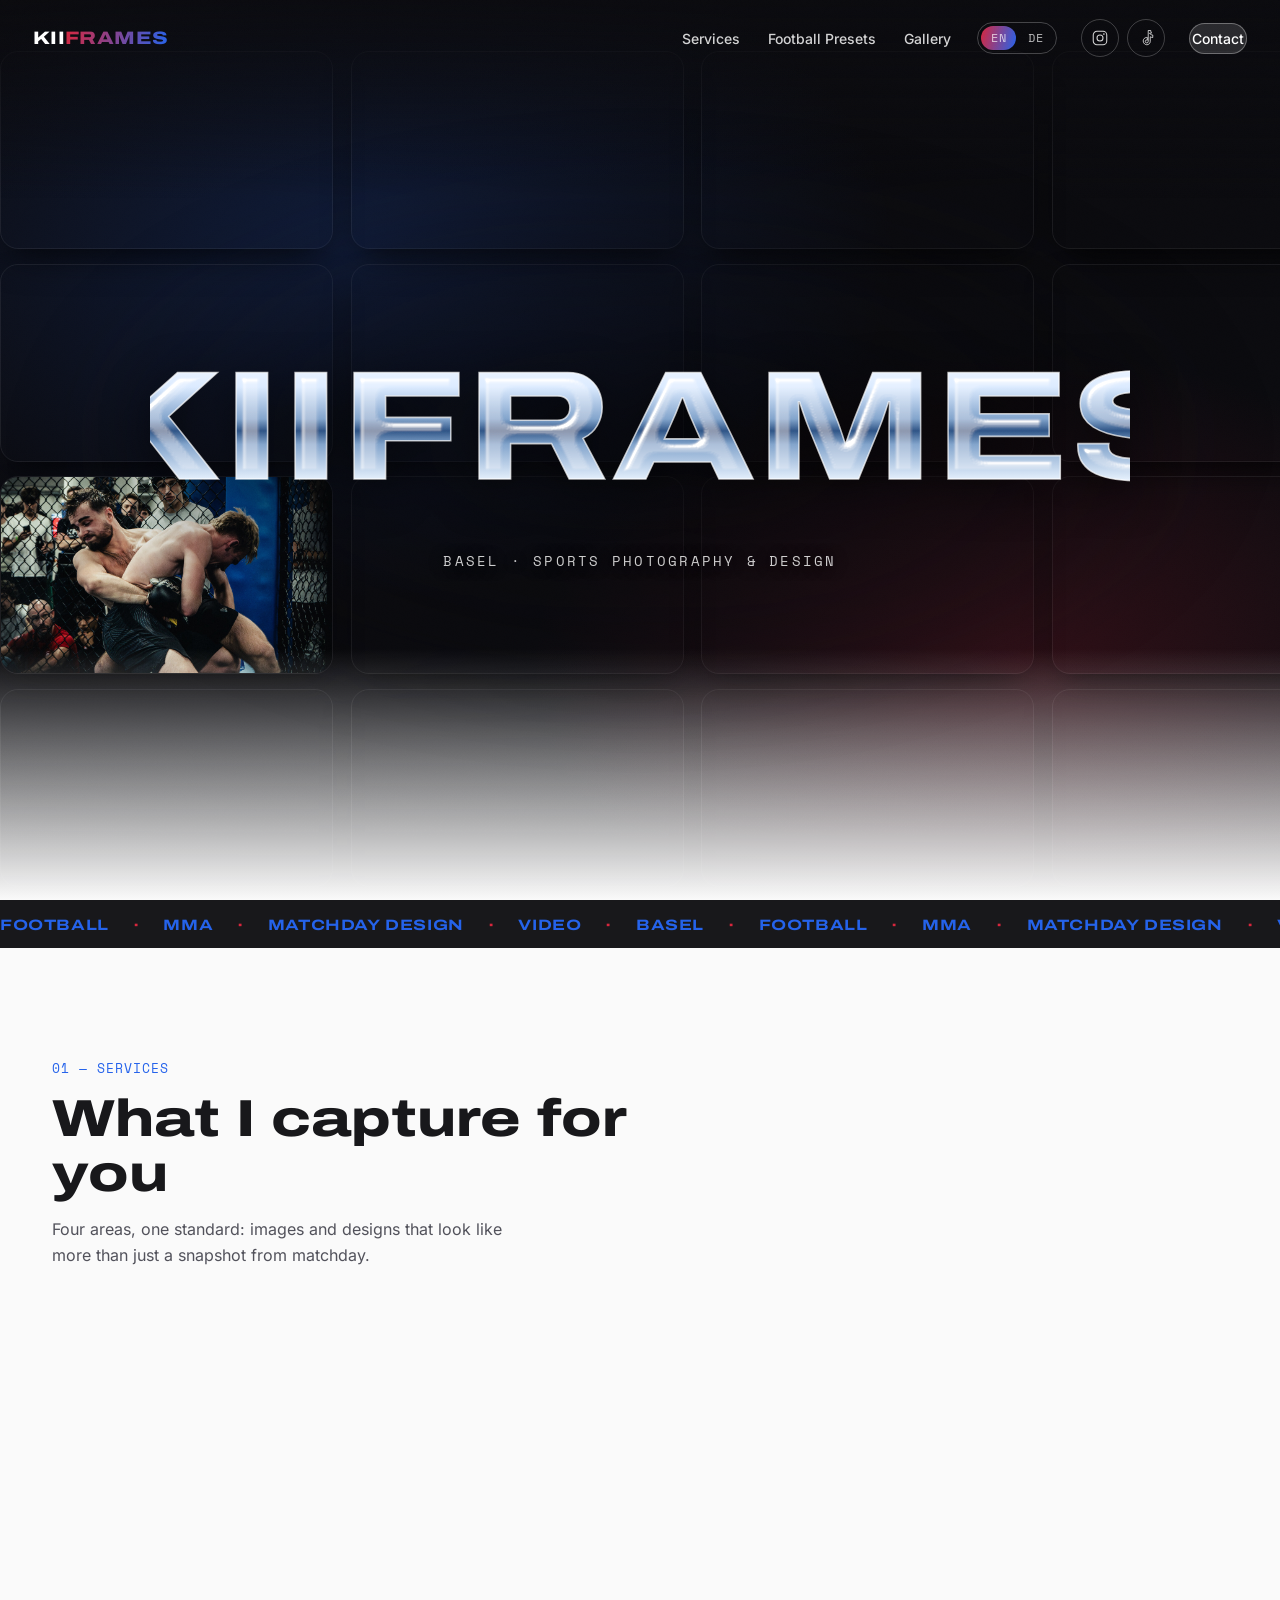
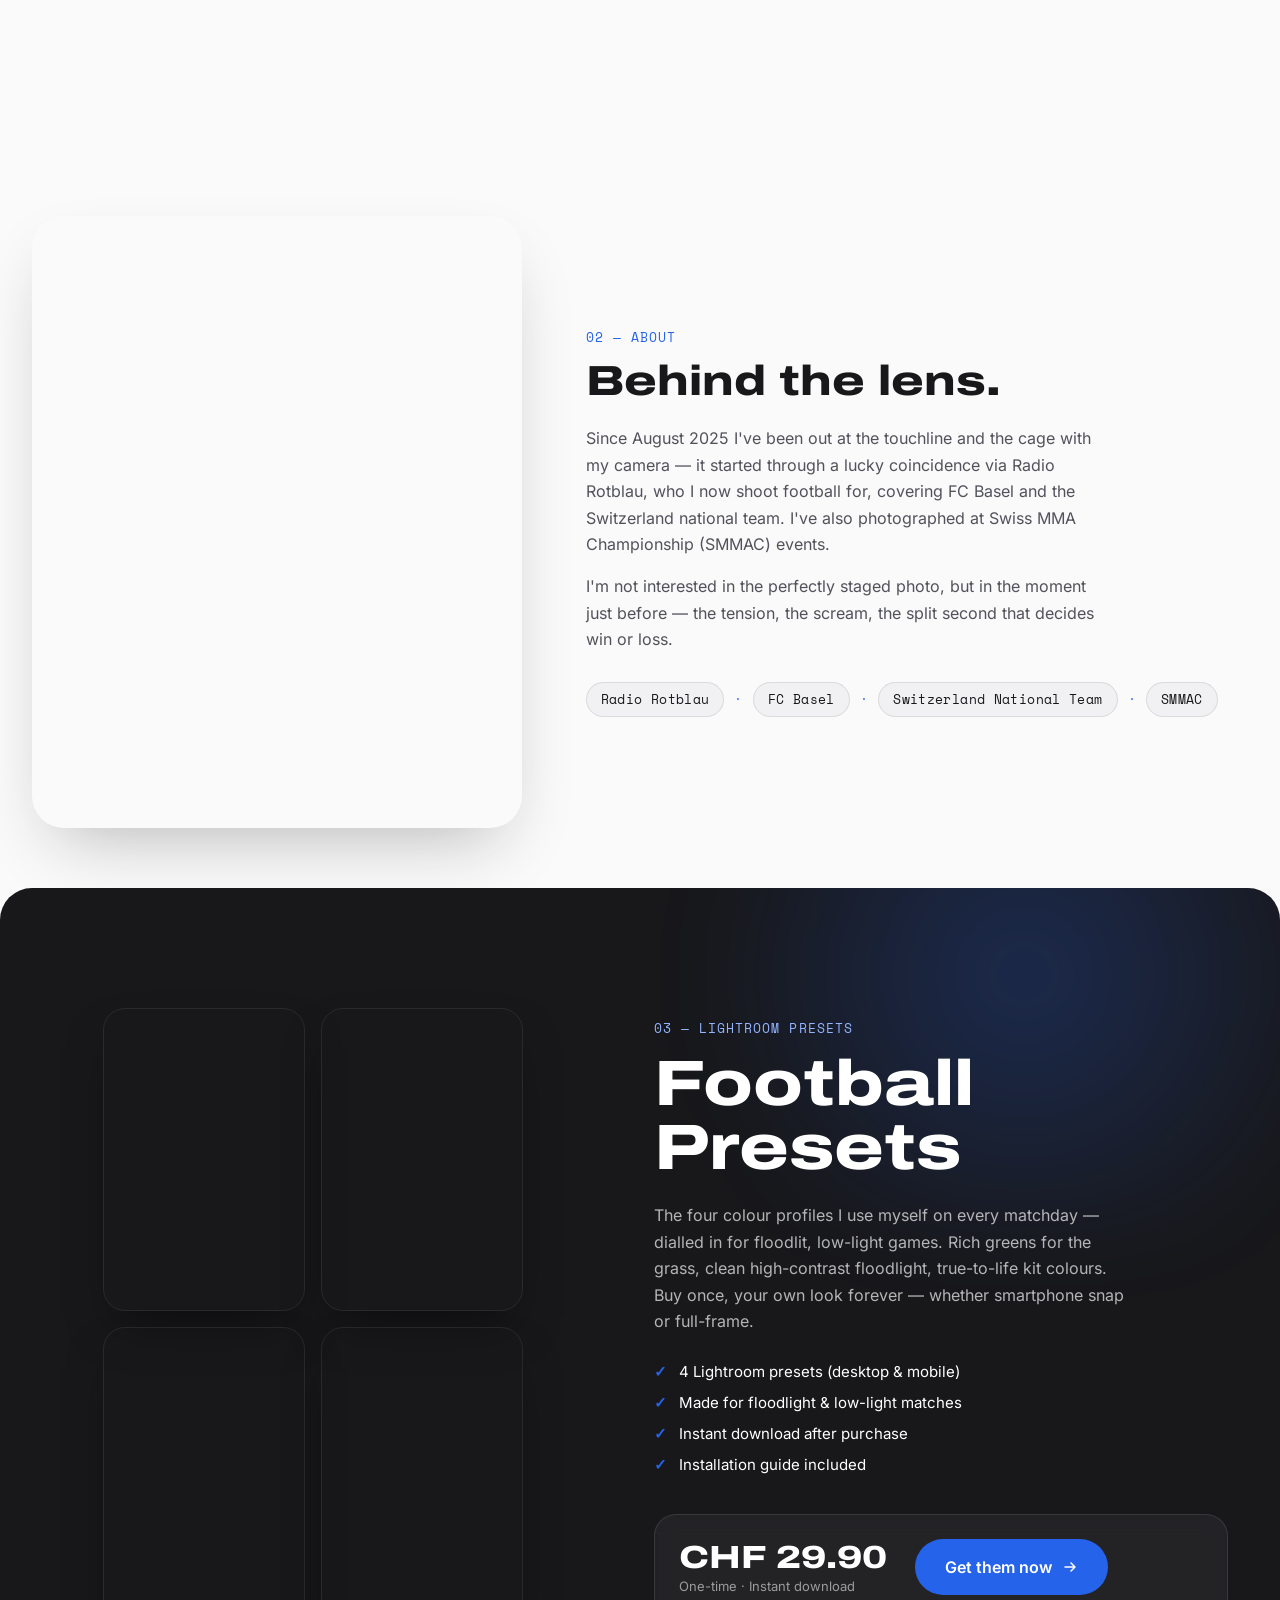
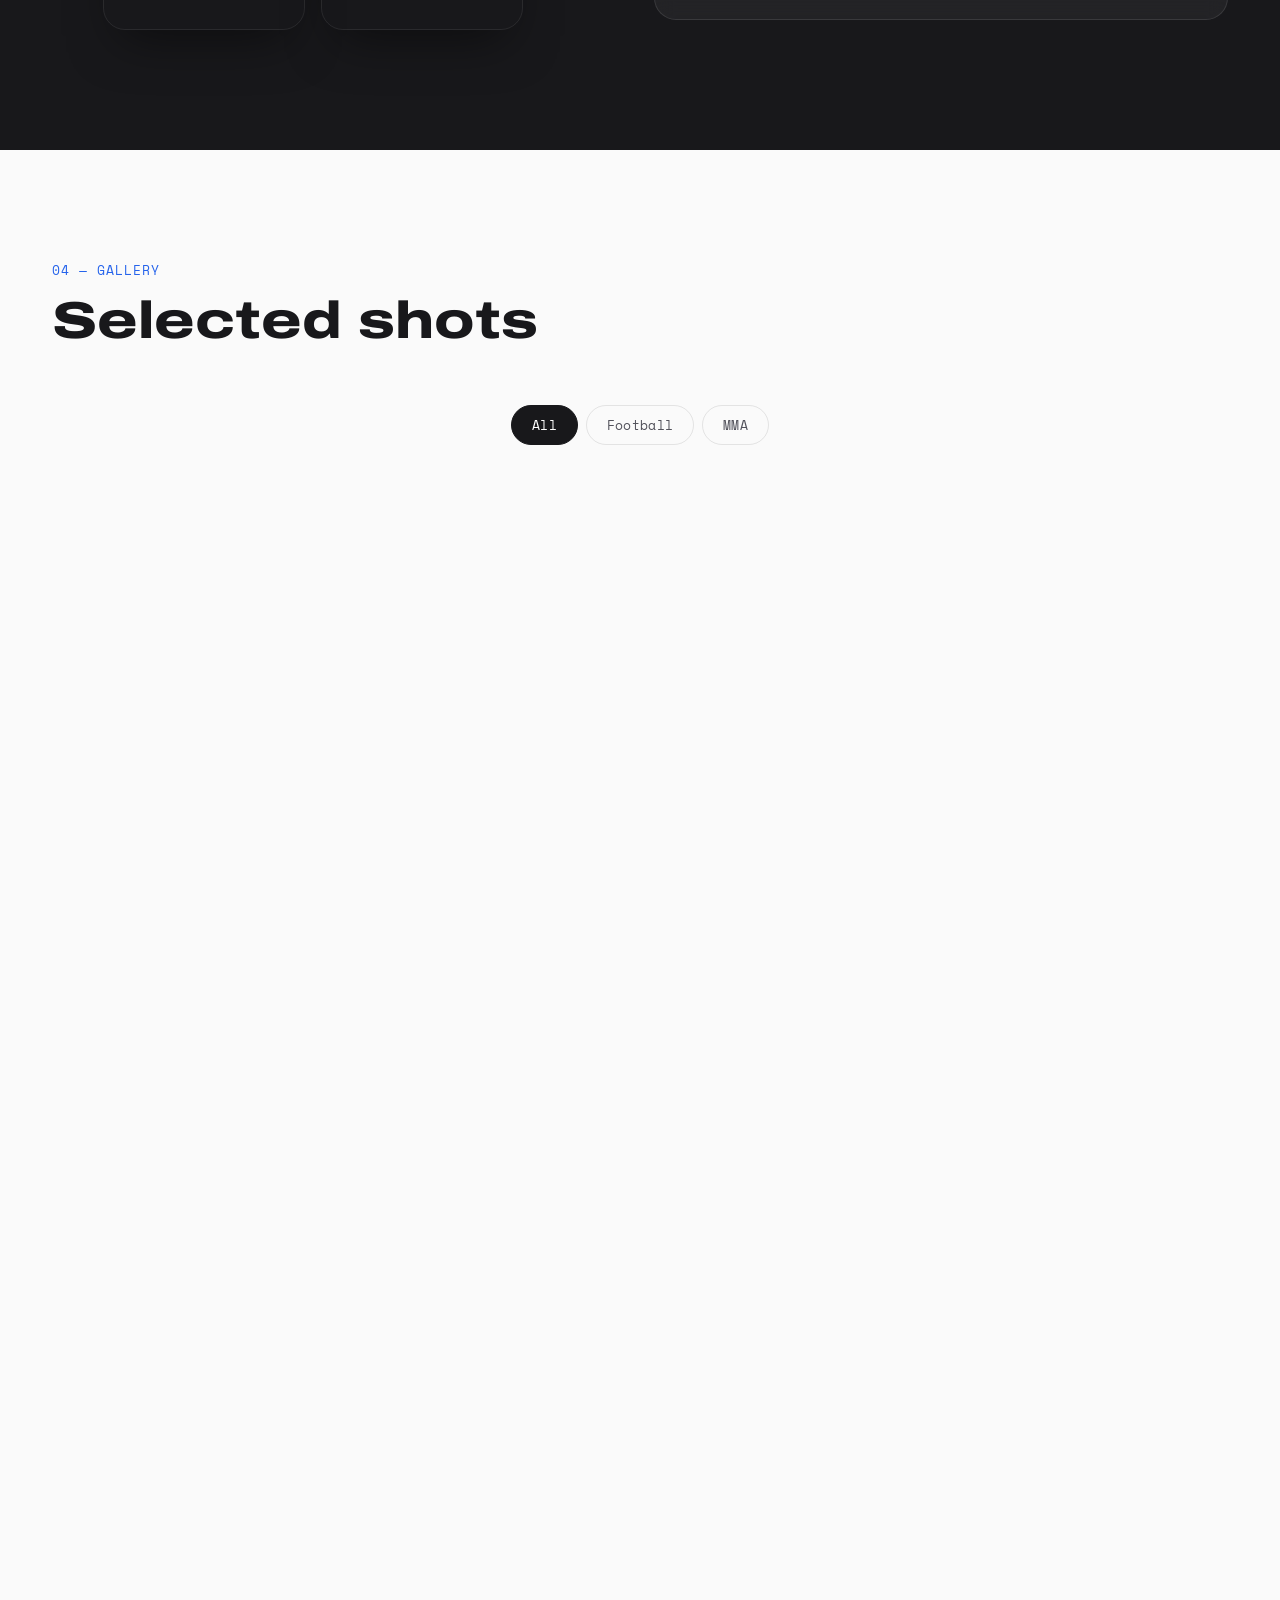
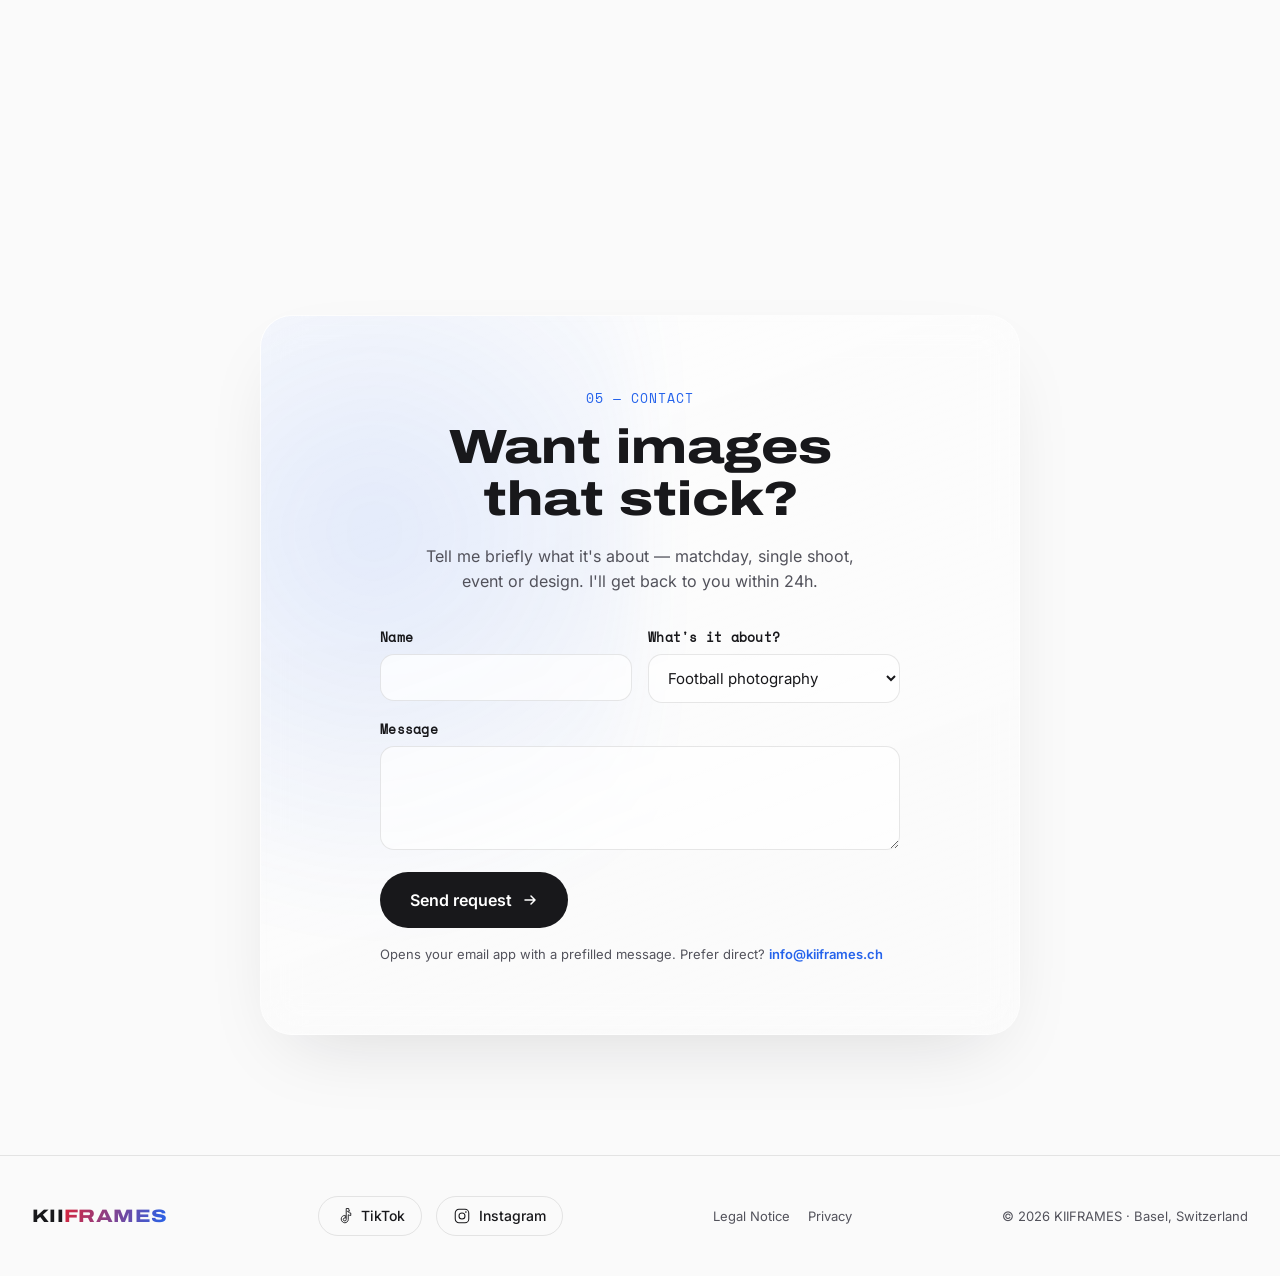
==== index.html @ cb366d50 "feat: glossy 3D glass hero name via SVG filter Replace the flat frosted mask with an inline SVG usin" ====
<!DOCTYPE html>
<html lang="en">
<head>
<meta charset="UTF-8">
<meta name="viewport" content="width=device-width, initial-scale=1.0">
<meta http-equiv="Content-Security-Policy" content="default-src 'self'; base-uri 'self'; object-src 'none'; img-src 'self' data:; style-src 'self'; font-src 'self'; script-src 'self'; connect-src 'self'; form-action 'self'">
<title>KIIFRAMES — Sports Photography & Design from Basel</title>

<!-- ===== SEO ===== -->
<meta name="description" content="Sports photography, matchday design and football presets from Basel. Football, MMA and video — the moment before it becomes history.">
<meta name="author" content="KIIFRAMES">
<meta name="theme-color" content="#14141A">
<link rel="canonical" href="https://kiiframes.ch/">

<!-- ===== Open Graph ===== -->
<meta property="og:type" content="website">
<meta property="og:locale" content="en">
<meta property="og:locale:alternate" content="de_CH">
<meta property="og:site_name" content="KIIFRAMES">
<meta property="og:title" content="KIIFRAMES — Sports Photography & Design from Basel">
<meta property="og:description" content="Sports photography, matchday design and football presets. Football, MMA and video from Basel.">
<meta property="og:url" content="https://kiiframes.ch/">
<meta property="og:image" content="https://kiiframes.ch/images/basel-celly-scream.jpg">
<meta property="og:image:alt" content="FC Basel goal celebration">

<!-- ===== Twitter Card ===== -->
<meta name="twitter:card" content="summary_large_image">
<meta name="twitter:title" content="KIIFRAMES — Sports Photography & Design from Basel">
<meta name="twitter:description" content="Sports photography, matchday design and football presets. Football, MMA and video from Basel.">
<meta name="twitter:image" content="https://kiiframes.ch/images/basel-celly-scream.jpg">

<!-- ===== Favicon ===== -->
<link rel="icon" href="data:image/svg+xml,%3Csvg xmlns='http://www.w3.org/2000/svg' viewBox='0 0 32 32'%3E%3Crect width='32' height='32' rx='7' fill='%2314141A'/%3E%3Ctext x='16' y='22' font-family='Arial,sans-serif' font-size='17' font-weight='800' fill='%23D7263D' text-anchor='middle'%3EK%3C/text%3E%3C/svg%3E">

<!-- ===== Fonts ===== -->
<link rel="stylesheet" href="fonts.css?v=1">

<link rel="preload" as="image" href="images/basel-celly-scream.jpg" fetchpriority="high">
<link rel="stylesheet" href="styles.css?v=11">

<!-- ===== Structured Data ===== -->
<script type="application/ld+json">
{
  "@context": "https://schema.org",
  "@type": "ProfessionalService",
  "name": "KIIFRAMES",
  "description": "Sports photography, matchday design and football presets from Basel.",
  "image": "https://kiiframes.ch/images/basel-celly-scream.jpg",
  "url": "https://kiiframes.ch/",
  "email": "info@kiiframes.ch",
  "areaServed": "Basel, Switzerland",
  "address": { "@type": "PostalAddress", "addressLocality": "Basel", "addressCountry": "CH" },
  "sameAs": [
    "https://www.instagram.com/kiiframes",
    "https://www.tiktok.com/@kiiiframess"
  ]
}
</script>
</head>
<body>

<a href="#leistungen" class="skip-link" data-i18n="skip">Skip to content</a>

<div class="grain-overlay" aria-hidden="true"></div>
<div class="cursor-glow" id="cursorGlow" aria-hidden="true"></div>

<!-- ===== NAVBAR ===== -->
<header class="navbar" id="navbar">
  <div class="navbar-inner">
    <a href="#top" class="logo" aria-label="KIIFRAMES home">KII<span class="logo-accent">FRAMES</span></a>
    <nav class="nav-links" aria-label="Main navigation">
      <a href="#leistungen" data-i18n="nav_services">Services</a>
      <a href="#presets" data-i18n="nav_presets">Football Presets</a>
      <a href="#galerie" data-i18n="nav_gallery">Gallery</a>
      <div class="lang-switch" role="group" aria-label="Language / Sprache">
        <button type="button" class="lang-opt" data-lang="en" aria-pressed="true">EN</button>
        <button type="button" class="lang-opt" data-lang="de" aria-pressed="false">DE</button>
      </div>
      <span class="nav-socials">
        <a href="https://www.instagram.com/kiiframes" target="_blank" rel="noopener" class="nav-social" aria-label="Instagram">
          <svg width="18" height="18" viewBox="0 0 24 24" fill="none" aria-hidden="true"><rect x="3" y="3" width="18" height="18" rx="5" stroke="currentColor" stroke-width="1.4"/><circle cx="12" cy="12" r="4" stroke="currentColor" stroke-width="1.4"/><circle cx="17.2" cy="6.8" r="1.1" fill="currentColor"/></svg>
        </a>
        <a href="https://www.tiktok.com/@kiiiframess" target="_blank" rel="noopener" class="nav-social" aria-label="TikTok">
          <svg width="18" height="18" viewBox="0 0 24 24" fill="none" aria-hidden="true"><path d="M16.6 5.82s.51 .5 1.08 .94c1.07 .82 2.4 1.24 3.32 1.24v3.4c-1.13 0-2.32-.4-3.32-1.07v6.18c0 2.62-2.13 4.49-4.6 4.49-1.06 0-2.04-.36-2.83-.97-1.21-.93-1.99-2.4-1.99-4.02 0-2.62 2.13-4.74 4.75-4.74 .26 0 .52.02.76.07v3.5a1.7 1.7 0 0 0-.76-.18 1.95 1.95 0 1 0 1.95 1.95V2h3.32c0 .51.1 1.27.32 1.94.18.55.45 1.06.83 1.5z" stroke="currentColor" stroke-width="1.2" stroke-linejoin="round"/></svg>
        </a>
      </span>
      <a href="#kontakt" class="nav-cta" data-i18n="nav_contact">Contact</a>
    </nav>
    <button class="nav-burger" id="navBurger" aria-label="Open menu" aria-expanded="false" aria-controls="mobileMenu">
      <span></span><span></span><span></span>
    </button>
  </div>
</header>

<!-- ===== MOBILE MENU ===== -->
<nav class="mobile-menu" id="mobileMenu" aria-label="Mobile navigation">
  <a href="#leistungen" data-i18n="nav_services">Services</a>
  <a href="#presets" data-i18n="nav_presets">Football Presets</a>
  <a href="#galerie" data-i18n="nav_gallery">Gallery</a>
  <a href="#kontakt" data-i18n="nav_contact">Contact</a>
  <div class="lang-switch" role="group" aria-label="Language / Sprache">
    <button type="button" class="lang-opt" data-lang="en" aria-pressed="true">EN</button>
    <button type="button" class="lang-opt" data-lang="de" aria-pressed="false">DE</button>
  </div>
  <div class="mobile-socials">
    <a href="https://www.instagram.com/kiiframes" target="_blank" rel="noopener" class="nav-social" aria-label="Instagram">
      <svg width="22" height="22" viewBox="0 0 24 24" fill="none" aria-hidden="true"><rect x="3" y="3" width="18" height="18" rx="5" stroke="currentColor" stroke-width="1.4"/><circle cx="12" cy="12" r="4" stroke="currentColor" stroke-width="1.4"/><circle cx="17.2" cy="6.8" r="1.1" fill="currentColor"/></svg>
    </a>
    <a href="https://www.tiktok.com/@kiiiframess" target="_blank" rel="noopener" class="nav-social" aria-label="TikTok">
      <svg width="22" height="22" viewBox="0 0 24 24" fill="none" aria-hidden="true"><path d="M16.6 5.82s.51 .5 1.08 .94c1.07 .82 2.4 1.24 3.32 1.24v3.4c-1.13 0-2.32-.4-3.32-1.07v6.18c0 2.62-2.13 4.49-4.6 4.49-1.06 0-2.04-.36-2.83-.97-1.21-.93-1.99-2.4-1.99-4.02 0-2.62 2.13-4.74 4.75-4.74 .26 0 .52.02.76.07v3.5a1.7 1.7 0 0 0-.76-.18 1.95 1.95 0 1 0 1.95 1.95V2h3.32c0 .51.1 1.27.32 1.94.18.55.45 1.06.83 1.5z" stroke="currentColor" stroke-width="1.2" stroke-linejoin="round"/></svg>
    </a>
  </div>
</nav>

<!-- ===== HERO ===== -->
<section class="hero" id="top">
  <div class="hero-marquee" aria-hidden="true">
    <div class="marquee-row marquee-left">
      <img src="images/basel-celly-scream.jpg" alt="" decoding="async"><img src="images/mma-cage-scream.jpg" alt="" decoding="async"><img src="images/goal-strike.jpg" alt="" decoding="async"><img src="images/mma-faceoff-red-blue.jpg" alt="" decoding="async"><img src="images/nati-shirt-celebration.jpg" alt="" decoding="async"><img src="images/mma-hand-raised-winner.jpg" alt="" decoding="async"><img src="images/duel-thun.jpg" alt="" decoding="async"><img src="images/basel-celly-scream.jpg" alt="" decoding="async"><img src="images/mma-cage-scream.jpg" alt="" decoding="async"><img src="images/goal-strike.jpg" alt="" decoding="async"><img src="images/mma-faceoff-red-blue.jpg" alt="" decoding="async"><img src="images/nati-shirt-celebration.jpg" alt="" decoding="async"><img src="images/mma-hand-raised-winner.jpg" alt="" decoding="async"><img src="images/duel-thun.jpg" alt="" decoding="async">
    </div>
    <div class="marquee-row marquee-right">
      <img src="images/mma-clinch.jpg" alt="" decoding="async"><img src="images/duel-young-boys-basel.jpg" alt="" decoding="async"><img src="images/mma-scream-red.jpg" alt="" decoding="async"><img src="images/goal-celebration-crowd.jpg" alt="" decoding="async"><img src="images/mma-bw-kick-flare.jpg" alt="" decoding="async"><img src="images/team-huddle.jpg" alt="" decoding="async"><img src="images/mma-faceoff-stare.jpg" alt="" decoding="async"><img src="images/mma-clinch.jpg" alt="" decoding="async"><img src="images/duel-young-boys-basel.jpg" alt="" decoding="async"><img src="images/mma-scream-red.jpg" alt="" decoding="async"><img src="images/goal-celebration-crowd.jpg" alt="" decoding="async"><img src="images/mma-bw-kick-flare.jpg" alt="" decoding="async"><img src="images/team-huddle.jpg" alt="" decoding="async"><img src="images/mma-faceoff-stare.jpg" alt="" decoding="async">
    </div>
    <div class="marquee-row marquee-left">
      <img src="images/mma-rear-naked-choke.jpg" alt="" decoding="async"><img src="images/player-grass-closeup.jpg" alt="" decoding="async"><img src="images/koindredi-walkout.jpg" alt="" decoding="async"><img src="images/mma-crouch-red-flare.jpg" alt="" decoding="async"><img src="images/nati-team-photo.jpg" alt="" decoding="async"><img src="images/mma-cage-walkout-flare.jpg" alt="" decoding="async"><img src="images/goal-strike.jpg" alt="" decoding="async"><img src="images/mma-rear-naked-choke.jpg" alt="" decoding="async"><img src="images/player-grass-closeup.jpg" alt="" decoding="async"><img src="images/koindredi-walkout.jpg" alt="" decoding="async"><img src="images/mma-crouch-red-flare.jpg" alt="" decoding="async"><img src="images/nati-team-photo.jpg" alt="" decoding="async"><img src="images/mma-cage-walkout-flare.jpg" alt="" decoding="async"><img src="images/goal-strike.jpg" alt="" decoding="async">
    </div>
    <div class="marquee-row marquee-right">
      <img src="images/fcz-profile.jpg" alt="" decoding="async"><img src="images/mma-bw-fighter-portrait.jpg" alt="" decoding="async"><img src="images/matchday-poster-design.jpg" alt="" decoding="async"><img src="images/mma-scream-red.jpg" alt="" decoding="async"><img src="images/nati-shirt-celebration.jpg" alt="" decoding="async"><img src="images/mma-clinch.jpg" alt="" decoding="async"><img src="images/basel-celly-scream.jpg" alt="" decoding="async"><img src="images/fcz-profile.jpg" alt="" decoding="async"><img src="images/mma-bw-fighter-portrait.jpg" alt="" decoding="async"><img src="images/matchday-poster-design.jpg" alt="" decoding="async"><img src="images/mma-scream-red.jpg" alt="" decoding="async"><img src="images/nati-shirt-celebration.jpg" alt="" decoding="async"><img src="images/mma-clinch.jpg" alt="" decoding="async"><img src="images/basel-celly-scream.jpg" alt="" decoding="async">
    </div>
  </div>
  <div class="hero-topfade" aria-hidden="true"></div>
  <div class="hero-nameplate">
    <svg class="hero-glass-name" viewBox="0 0 1000 210" role="img" aria-label="KIIFRAMES" preserveAspectRatio="xMidYMid meet">
      <defs>
        <linearGradient id="kgBody" x1="0" y1="0" x2="0" y2="1">
          <stop offset="0" stop-color="#ffffff"/>
          <stop offset="0.26" stop-color="#dcebff"/>
          <stop offset="0.45" stop-color="#82a4cc"/>
          <stop offset="0.52" stop-color="#2f5586"/>
          <stop offset="0.6" stop-color="#82a4cc"/>
          <stop offset="0.82" stop-color="#eaf4ff"/>
          <stop offset="1" stop-color="#ffffff"/>
        </linearGradient>
        <filter id="kgGlass" x="-16%" y="-60%" width="132%" height="220%">
          <feGaussianBlur in="SourceAlpha" stdDeviation="4.5" result="b"/>
          <feSpecularLighting in="b" surfaceScale="9" specularConstant="1.75" specularExponent="35" lighting-color="#ffffff" result="s">
            <feDistantLight azimuth="235" elevation="52"/>
          </feSpecularLighting>
          <feComposite in="s" in2="SourceAlpha" operator="in" result="sc"/>
          <feMerge>
            <feMergeNode in="SourceGraphic"/>
            <feMergeNode in="sc"/>
          </feMerge>
        </filter>
      </defs>
      <text x="500" y="153" text-anchor="middle" font-family="'Archivo Expanded','Archivo',system-ui,sans-serif" font-weight="800" font-size="158" letter-spacing="1"
            fill="url(#kgBody)" stroke="#ffffff" stroke-width="1.6" stroke-opacity="0.7" filter="url(#kgGlass)">KIIFRAMES</text>
    </svg>
    <span class="hero-nameplate-sub" data-i18n="hero_eyebrow">Basel · Sports Photography &amp; Design</span>
  </div>
</section>

<!-- ===== MARQUEE ===== -->
<div class="marquee" aria-hidden="true">
  <div class="marquee-track">
    <span class="marquee-set"><span data-i18n="m_football">FOOTBALL</span><span>·</span><span>MMA</span><span>·</span><span>MATCHDAY DESIGN</span><span>·</span><span>VIDEO</span><span>·</span><span>BASEL</span><span>·</span></span>
    <span class="marquee-set"><span data-i18n="m_football">FOOTBALL</span><span>·</span><span>MMA</span><span>·</span><span>MATCHDAY DESIGN</span><span>·</span><span>VIDEO</span><span>·</span><span>BASEL</span><span>·</span></span>
    <span class="marquee-set"><span data-i18n="m_football">FOOTBALL</span><span>·</span><span>MMA</span><span>·</span><span>MATCHDAY DESIGN</span><span>·</span><span>VIDEO</span><span>·</span><span>BASEL</span><span>·</span></span>
    <span class="marquee-set"><span data-i18n="m_football">FOOTBALL</span><span>·</span><span>MMA</span><span>·</span><span>MATCHDAY DESIGN</span><span>·</span><span>VIDEO</span><span>·</span><span>BASEL</span><span>·</span></span>
  </div>
</div>

<!-- ===== SERVICES ===== -->
<section class="services" id="leistungen" aria-labelledby="services-title">
  <div class="section-head">
    <p class="section-eyebrow" data-i18n="svc_eyebrow">01 — Services</p>
    <h2 class="section-title" id="services-title" data-i18n="svc_title">What I capture for you</h2>
    <p class="section-desc" data-i18n="svc_desc">Four areas, one standard: images and designs that look like more than just a snapshot from matchday.</p>
  </div>
  <div class="services-grid">
    <button class="service-card" data-modal="modal-fussball" aria-haspopup="dialog">
      <div class="service-card-media"><img src="images/goal-strike.jpg" alt="Football photography" loading="lazy" decoding="async"></div>
      <div class="service-card-glass" aria-hidden="true"></div>
      <div class="service-card-body"><span class="service-card-tag">01</span><h3 data-i18n="card1_h3">Football<br>Photography</h3><p class="service-card-price" data-i18n="card1_price">from CHF 25.– / player</p></div>
      <span class="service-card-arrow" aria-hidden="true"><svg width="20" height="20" viewBox="0 0 20 20" fill="none"><path d="M5 15L15 5M15 5H7M15 5V13" stroke="currentColor" stroke-width="1.5" stroke-linecap="round" stroke-linejoin="round"/></svg></span>
    </button>
    <button class="service-card" data-modal="modal-mma" aria-haspopup="dialog">
      <div class="service-card-media"><img src="images/mma-cage-scream.jpg" alt="MMA photography" loading="lazy" decoding="async"></div>
      <div class="service-card-glass" aria-hidden="true"></div>
      <div class="service-card-body"><span class="service-card-tag">02</span><h3 data-i18n="card2_h3">MMA<br>Photography</h3><p class="service-card-price" data-i18n="card2_price">CHF 450.– / event</p></div>
      <span class="service-card-arrow" aria-hidden="true"><svg width="20" height="20" viewBox="0 0 20 20" fill="none"><path d="M5 15L15 5M15 5H7M15 5V13" stroke="currentColor" stroke-width="1.5" stroke-linecap="round" stroke-linejoin="round"/></svg></span>
    </button>
    <button class="service-card" data-modal="modal-design" aria-haspopup="dialog">
      <div class="service-card-media"><img src="images/matchday-poster-design.jpg" alt="Matchday design" loading="lazy" decoding="async"></div>
      <div class="service-card-glass" aria-hidden="true"></div>
      <div class="service-card-body"><span class="service-card-tag">03</span><h3 data-i18n="card3_h3">Matchday<br>Design</h3><p class="service-card-price" data-i18n="card3_price">CHF 45.– / poster</p></div>
      <span class="service-card-arrow" aria-hidden="true"><svg width="20" height="20" viewBox="0 0 20 20" fill="none"><path d="M5 15L15 5M15 5H7M15 5V13" stroke="currentColor" stroke-width="1.5" stroke-linecap="round" stroke-linejoin="round"/></svg></span>
    </button>
    <button class="service-card" data-modal="modal-video" aria-haspopup="dialog">
      <div class="service-card-media"><img src="images/mma-clinch.jpg" alt="Video production" loading="lazy" decoding="async"></div>
      <div class="service-card-glass" aria-hidden="true"></div>
      <div class="service-card-body"><span class="service-card-tag">04</span><h3 data-i18n="card4_h3">Video</h3><p class="service-card-price" data-i18n="card4_price">On request</p></div>
      <span class="service-card-arrow" aria-hidden="true"><svg width="20" height="20" viewBox="0 0 20 20" fill="none"><path d="M5 15L15 5M15 5H7M15 5V13" stroke="currentColor" stroke-width="1.5" stroke-linecap="round" stroke-linejoin="round"/></svg></span>
    </button>
  </div>
</section>

<!-- ===== ABOUT ===== -->
<section class="about" id="about" aria-labelledby="about-title">
  <div class="about-inner">
    <div class="about-media"><img src="images/about-portrait.jpg" alt="KIIFRAMES behind the camera" loading="lazy" decoding="async"></div>
    <div class="about-content">
      <p class="section-eyebrow" data-i18n="about_eyebrow">02 — About</p>
      <h2 class="about-title" id="about-title" data-i18n="about_title">Behind the lens.</h2>
      <p class="about-text" data-i18n="about_p1">
        Since August 2025 I've been out at the touchline and the cage with my camera — it started through a
        lucky coincidence via Radio Rotblau, who I now shoot football for, covering FC Basel and the Switzerland
        national team. I've also photographed at Swiss MMA Championship (SMMAC) events.
      </p>
      <p class="about-text" data-i18n="about_p2">
        I'm not interested in the perfectly staged photo, but in the moment just before — the tension, the scream,
        the split second that decides win or loss.
      </p>
      <div class="about-logos">
        <span>Radio Rotblau</span><span>·</span><span data-i18n="about_logo1">FC Basel</span><span>·</span><span data-i18n="about_logo2">Switzerland National Team</span><span>·</span><span data-i18n="about_logo3">SMMAC</span>
      </div>
    </div>
  </div>
</section>

<!-- ===== FOOTBALL PRESETS ===== -->
<section class="presets" id="presets" aria-labelledby="presets-title">
  <div class="presets-inner">
    <div class="presets-visual">
      <div class="preset-showcase">
        <figure class="preset-tile">
          <button class="preset-tile-trigger" data-preset-lightbox-index="0" aria-label="Enlarge preset 01 Blue">
            <img src="images/preset-01-blue.jpg" alt="Preset 01 Blue" loading="lazy" decoding="async">
            <span class="preset-tile-zoom" aria-hidden="true"><svg width="18" height="18" viewBox="0 0 18 18" fill="none"><circle cx="8" cy="8" r="5.5" stroke="currentColor" stroke-width="1.4"/><path d="M12 12l4 4" stroke="currentColor" stroke-width="1.4" stroke-linecap="round"/><path d="M8 6v4M6 8h4" stroke="currentColor" stroke-width="1.4" stroke-linecap="round"/></svg></span>
          </button>
        </figure>
        <figure class="preset-tile">
          <button class="preset-tile-trigger" data-preset-lightbox-index="1" aria-label="Enlarge preset 02 Red">
            <img src="images/preset-02-red.jpg" alt="Preset 02 Red" loading="lazy" decoding="async">
            <span class="preset-tile-zoom" aria-hidden="true"><svg width="18" height="18" viewBox="0 0 18 18" fill="none"><circle cx="8" cy="8" r="5.5" stroke="currentColor" stroke-width="1.4"/><path d="M12 12l4 4" stroke="currentColor" stroke-width="1.4" stroke-linecap="round"/><path d="M8 6v4M6 8h4" stroke="currentColor" stroke-width="1.4" stroke-linecap="round"/></svg></span>
          </button>
        </figure>
        <figure class="preset-tile">
          <button class="preset-tile-trigger" data-preset-lightbox-index="2" aria-label="Enlarge preset 03 Signature B&amp;W">
            <img src="images/preset-03-bw.jpg" alt="Preset 03 Signature black and white" loading="lazy" decoding="async">
            <span class="preset-tile-zoom" aria-hidden="true"><svg width="18" height="18" viewBox="0 0 18 18" fill="none"><circle cx="8" cy="8" r="5.5" stroke="currentColor" stroke-width="1.4"/><path d="M12 12l4 4" stroke="currentColor" stroke-width="1.4" stroke-linecap="round"/><path d="M8 6v4M6 8h4" stroke="currentColor" stroke-width="1.4" stroke-linecap="round"/></svg></span>
          </button>
        </figure>
        <figure class="preset-tile">
          <button class="preset-tile-trigger" data-preset-lightbox-index="3" aria-label="Enlarge preset 04 T/O Grade">
            <img src="images/preset-04-tograde.jpg" alt="Preset 04 T/O Grade" loading="lazy" decoding="async">
            <span class="preset-tile-zoom" aria-hidden="true"><svg width="18" height="18" viewBox="0 0 18 18" fill="none"><circle cx="8" cy="8" r="5.5" stroke="currentColor" stroke-width="1.4"/><path d="M12 12l4 4" stroke="currentColor" stroke-width="1.4" stroke-linecap="round"/><path d="M8 6v4M6 8h4" stroke="currentColor" stroke-width="1.4" stroke-linecap="round"/></svg></span>
          </button>
        </figure>
      </div>
    </div>
    <div class="presets-content">
      <p class="section-eyebrow" data-i18n="pre_eyebrow">03 — Lightroom Presets</p>
      <h2 class="presets-title" id="presets-title" data-i18n="pre_title">Football<br>Presets</h2>
      <p class="presets-desc" data-i18n="pre_desc">
        The four colour profiles I use myself on every matchday — dialled in for floodlit, low-light
        games. Rich greens for the grass, clean high-contrast floodlight, true-to-life kit colours. Buy
        once, your own look forever — whether smartphone snap or full-frame.
      </p>
      <ul class="presets-features">
        <li><span class="check" aria-hidden="true">✓</span> <span data-i18n="pre_f1">4 Lightroom presets (desktop &amp; mobile)</span></li>
        <li><span class="check" aria-hidden="true">✓</span> <span data-i18n="pre_f2">Made for floodlight &amp; low-light matches</span></li>
        <li><span class="check" aria-hidden="true">✓</span> <span data-i18n="pre_f3">Instant download after purchase</span></li>
        <li><span class="check" aria-hidden="true">✓</span> <span data-i18n="pre_f4">Installation guide included</span></li>
      </ul>
      <div class="presets-purchase">
        <div class="presets-price">
          <span class="price-amount">CHF 29.90</span>
          <span class="price-note" data-i18n="pre_note">One-time · Instant download</span>
        </div>
        <button class="btn btn-primary btn-large" id="buyPresetsBtn" aria-haspopup="dialog">
          <span data-i18n="pre_btn">Get them now</span>
          <svg width="16" height="16" viewBox="0 0 16 16" fill="none" aria-hidden="true"><path d="M3 8h10M9 4l4 4-4 4" stroke="currentColor" stroke-width="1.5" stroke-linecap="round" stroke-linejoin="round"/></svg>
        </button>
      </div>
    </div>
  </div>
</section>

<!-- ===== GALLERY ===== -->
<section class="gallery" id="galerie" aria-labelledby="gallery-title">
  <div class="section-head">
    <p class="section-eyebrow" data-i18n="gal_eyebrow">04 — Gallery</p>
    <h2 class="section-title" id="gallery-title" data-i18n="gal_title">Selected shots</h2>
  </div>
  <div class="gallery-filters" role="group" aria-label="Filter gallery by sport">
    <button class="gallery-filter is-active" data-filter="all" aria-pressed="true" data-i18n="gal_f_all">All</button>
    <button class="gallery-filter" data-filter="football" aria-pressed="false" data-i18n="gal_f_football">Football</button>
    <button class="gallery-filter" data-filter="mma" aria-pressed="false">MMA</button>
  </div>
  <div class="gallery-grid">
    <button class="gallery-item gallery-item-tall" data-cat="football" data-lightbox-index="0" aria-label="Enlarge image"><img src="images/basel-celly-scream.jpg" alt="FC Basel goal celebration" loading="lazy" decoding="async"></button>
    <button class="gallery-item" data-cat="football" data-lightbox-index="1" aria-label="Enlarge image"><img src="images/nati-team-photo.jpg" alt="Switzerland national team photo" loading="lazy" decoding="async"></button>
    <button class="gallery-item" data-cat="mma" data-lightbox-index="2" aria-label="Enlarge image"><img src="images/mma-faceoff-red-blue.jpg" alt="MMA face-off" loading="lazy" decoding="async"></button>
    <button class="gallery-item gallery-item-tall" data-cat="mma" data-lightbox-index="3" aria-label="Enlarge image"><img src="images/koindredi-walkout.jpg" alt="MMA fighters grappling in the cage" loading="lazy" decoding="async"></button>
    <button class="gallery-item" data-cat="football" data-lightbox-index="4" aria-label="Enlarge image"><img src="images/duel-young-boys-basel.jpg" alt="Running duel Young Boys vs Basel" loading="lazy" decoding="async"></button>
    <button class="gallery-item" data-cat="mma" data-lightbox-index="5" aria-label="Enlarge image"><img src="images/mma-hand-raised-winner.jpg" alt="MMA victory pose" loading="lazy" decoding="async"></button>
    <button class="gallery-item gallery-item-tall" data-cat="football" data-lightbox-index="6" aria-label="Enlarge image"><img src="images/goal-celebration-crowd.jpg" alt="Goal celebration with fans" loading="lazy" decoding="async"></button>
    <button class="gallery-item" data-cat="mma" data-lightbox-index="7" aria-label="Enlarge image"><img src="images/mma-bw-kick-flare.jpg" alt="MMA kick" loading="lazy" decoding="async"></button>
    <button class="gallery-item" data-cat="football" data-lightbox-index="8" aria-label="Enlarge image"><img src="images/nati-shirt-celebration.jpg" alt="Switzerland goal celebration" loading="lazy" decoding="async"></button>
    <button class="gallery-item gallery-item-tall" data-cat="mma" data-lightbox-index="9" aria-label="Enlarge image"><img src="images/mma-rear-naked-choke.jpg" alt="MMA submission" loading="lazy" decoding="async"></button>
    <button class="gallery-item" data-cat="football" data-lightbox-index="10" aria-label="Enlarge image"><img src="images/fcz-profile.jpg" alt="Player profile" loading="lazy" decoding="async"></button>
    <button class="gallery-item" data-cat="mma" data-lightbox-index="11" aria-label="Enlarge image"><img src="images/mma-poster-firstchoicegym.jpg" alt="FirstChoiceGym fighters poster" loading="lazy" decoding="async"></button>
    <button class="gallery-item gallery-item-tall" data-cat="mma" data-lightbox-index="12" aria-label="Enlarge image"><img src="images/player-grass-closeup.jpg" alt="MMA fighter walkout in smoke" loading="lazy" decoding="async"></button>
    <button class="gallery-item" data-cat="mma" data-lightbox-index="13" aria-label="Enlarge image"><img src="images/mma-crouch-red-flare.jpg" alt="MMA fighter crouching" loading="lazy" decoding="async"></button>
    <button class="gallery-item" data-cat="mma" data-lightbox-index="14" aria-label="Enlarge image"><img src="images/mma-cage-walkout-flare.jpg" alt="MMA walkout with flare" loading="lazy" decoding="async"></button>
    <button class="gallery-item gallery-item-tall" data-cat="mma" data-lightbox-index="15" aria-label="Enlarge image"><img src="images/mma-poster-fighter-portrait.jpg" alt="MMA fighter portrait design" loading="lazy" decoding="async"></button>
    <button class="gallery-item" data-cat="mma" data-lightbox-index="16" aria-label="Enlarge image"><img src="images/mma-bw-fighter-portrait.jpg" alt="MMA black and white portrait" loading="lazy" decoding="async"></button>
    <button class="gallery-item" data-cat="mma" data-lightbox-index="17" aria-label="Enlarge image"><img src="images/mma-faceoff-stare.jpg" alt="MMA stare-down" loading="lazy" decoding="async"></button>
  </div>
</section>

<!-- ===== CONTACT ===== -->
<section class="contact" id="kontakt" aria-labelledby="contact-title">
  <div class="contact-glass-panel">
    <p class="section-eyebrow" data-i18n="con_eyebrow">05 — Contact</p>
    <h2 class="contact-title" id="contact-title" data-i18n="con_title">Want images<br>that stick?</h2>
    <p class="contact-desc" data-i18n="con_desc">Tell me briefly what it's about — matchday, single shoot, event or design. I'll get back to you within 24h.</p>

    <form class="contact-form" id="contactForm" novalidate>
      <div class="form-row">
        <div class="form-field">
          <label for="cf-name" data-i18n="form_name">Name</label>
          <input type="text" id="cf-name" name="name" autocomplete="name" required>
        </div>
        <div class="form-field">
          <label for="cf-topic" data-i18n="form_topic">What's it about?</label>
          <select id="cf-topic" name="topic">
            <option data-i18n="opt1">Football photography</option>
            <option data-i18n="opt2">MMA photography</option>
            <option data-i18n="opt3">Matchday design</option>
            <option data-i18n="opt4">Video</option>
            <option data-i18n="opt5">Football presets</option>
            <option data-i18n="opt6">Something else</option>
          </select>
        </div>
      </div>
      <div class="form-field">
        <label for="cf-msg" data-i18n="form_msg">Message</label>
        <textarea id="cf-msg" name="message" rows="4" required></textarea>
      </div>
      <button type="submit" class="btn btn-primary btn-large">
        <span data-i18n="btn_send">Send request</span>
        <svg width="16" height="16" viewBox="0 0 16 16" fill="none" aria-hidden="true"><path d="M3 8h10M9 4l4 4-4 4" stroke="currentColor" stroke-width="1.5" stroke-linecap="round" stroke-linejoin="round"/></svg>
      </button>
      <p class="form-hint" data-i18n="form_hint">Opens your email app with a prefilled message. Prefer direct? <a href="mailto:info@kiiframes.ch">info@kiiframes.ch</a></p>
      <div class="form-fallback" id="formFallback" hidden>
        <p class="form-fallback-text" data-i18n="form_fb_text">No mail app opened? Copy your details and send from any account (Gmail, Outlook…):</p>
        <div class="form-fallback-actions">
          <button type="button" class="btn btn-ghost btn-copy" data-copy="info@kiiframes.ch"><span data-copy-label data-i18n="form_fb_email">Copy info@kiiframes.ch</span></button>
          <button type="button" class="btn btn-ghost btn-copy" id="copyMsgBtn"><span data-copy-label data-i18n="form_fb_msg">Copy my message</span></button>
        </div>
      </div>
    </form>
  </div>
</section>

<!-- ===== FOOTER ===== -->
<footer class="footer">
  <div class="footer-inner">
    <a href="#top" class="logo footer-logo" aria-label="Back to top">KII<span class="logo-accent">FRAMES</span></a>
    <div class="footer-socials">
      <a href="https://www.tiktok.com/@kiiiframess" target="_blank" rel="noopener" class="social-link">
        <svg width="18" height="18" viewBox="0 0 24 24" fill="none" aria-hidden="true"><path d="M16.6 5.82s.51 .5 1.08 .94c1.07 .82 2.4 1.24 3.32 1.24v3.4c-1.13 0-2.32-.4-3.32-1.07v6.18c0 2.62-2.13 4.49-4.6 4.49-1.06 0-2.04-.36-2.83-.97-1.21-.93-1.99-2.4-1.99-4.02 0-2.62 2.13-4.74 4.75-4.74 .26 0 .52.02.76.07v3.5a1.7 1.7 0 0 0-.76-.18 1.95 1.95 0 1 0 1.95 1.95V2h3.32c0 .51.1 1.27.32 1.94.18.55.45 1.06.83 1.5z" stroke="currentColor" stroke-width="1.2" stroke-linejoin="round"/></svg>
        <span>TikTok</span>
      </a>
      <a href="https://www.instagram.com/kiiframes" target="_blank" rel="noopener" class="social-link">
        <svg width="18" height="18" viewBox="0 0 24 24" fill="none" aria-hidden="true"><rect x="3" y="3" width="18" height="18" rx="5" stroke="currentColor" stroke-width="1.4"/><circle cx="12" cy="12" r="4" stroke="currentColor" stroke-width="1.4"/><circle cx="17.2" cy="6.8" r="1.1" fill="currentColor"/></svg>
        <span>Instagram</span>
      </a>
    </div>
    <nav class="footer-legal" aria-label="Legal">
      <a href="impressum.html" data-i18n="footer_imprint">Legal Notice</a>
      <a href="datenschutz.html" data-i18n="footer_privacy">Privacy</a>
    </nav>
    <p class="footer-copy" data-i18n="footer_copy">© 2026 KIIFRAMES · Basel, Switzerland</p>
  </div>
</footer>

<!-- ===== LIGHTBOX ===== -->
<div class="lightbox" id="lightbox" role="dialog" aria-modal="true" aria-label="Image viewer">
  <div class="lightbox-blur-bg" aria-hidden="true"></div>
  <button class="lightbox-close" data-lightbox-close aria-label="Close">✕</button>
  <button class="lightbox-nav lightbox-prev" data-lightbox-prev aria-label="Previous image"><svg width="22" height="22" viewBox="0 0 22 22" fill="none" aria-hidden="true"><path d="M14 4L7 11l7 7" stroke="currentColor" stroke-width="1.6" stroke-linecap="round" stroke-linejoin="round"/></svg></button>
  <div class="lightbox-stage"><img src="" alt="" id="lightboxImg"></div>
  <button class="lightbox-nav lightbox-next" data-lightbox-next aria-label="Next image"><svg width="22" height="22" viewBox="0 0 22 22" fill="none" aria-hidden="true"><path d="M8 4l7 7-7 7" stroke="currentColor" stroke-width="1.6" stroke-linecap="round" stroke-linejoin="round"/></svg></button>
  <div class="lightbox-counter" id="lightboxCounter" aria-live="polite"></div>
</div>

<!-- ===== MODALS ===== -->
<div class="modal-overlay" id="modal-fussball" role="dialog" aria-modal="true" aria-labelledby="m-fussball-title">
  <div class="modal-blur-bg" aria-hidden="true"></div>
  <div class="modal-panel">
    <button class="modal-close" data-close aria-label="Close">✕</button>
    <div class="modal-media"><img src="images/goal-strike.jpg" alt="" decoding="async"></div>
    <div class="modal-body">
      <span class="service-card-tag">01</span>
      <h3 id="m-fussball-title" data-i18n="mf_title">Football Photography</h3>
      <p class="modal-price" data-i18n="mf_price">CHF 25.– per player</p>
      <p class="modal-text" data-i18n="mf_text">I join your team on matchday and deliver strong, individual shots of every player — action, emotion, portrait moments. Perfect for social media, sponsors or as a memory of the season.</p>
      <ul class="modal-list">
        <li data-i18n="mf_li1">At least 5 players from the team need to be interested</li>
        <li data-i18n="mf_li2">Edited, print-ready images per player</li>
        <li data-i18n="mf_li3">Digital delivery within a few days</li>
        <li data-i18n="mf_li4">Travel within BL/BS included — outside on surcharge (travel)</li>
      </ul>
      <a href="mailto:info@kiiframes.ch?subject=Enquiry%20Football%20Photography" class="btn btn-primary btn-large"><span data-i18n="btn_send">Send request</span><svg width="16" height="16" viewBox="0 0 16 16" fill="none" aria-hidden="true"><path d="M3 8h10M9 4l4 4-4 4" stroke="currentColor" stroke-width="1.5" stroke-linecap="round" stroke-linejoin="round"/></svg></a>
    </div>
  </div>
</div>

<div class="modal-overlay" id="modal-mma" role="dialog" aria-modal="true" aria-labelledby="m-mma-title">
  <div class="modal-blur-bg" aria-hidden="true"></div>
  <div class="modal-panel">
    <button class="modal-close" data-close aria-label="Close">✕</button>
    <div class="modal-media"><img src="images/mma-cage-scream.jpg" alt="" decoding="async"></div>
    <div class="modal-body">
      <span class="service-card-tag">02</span>
      <h3 id="m-mma-title" data-i18n="mm_title">MMA Photography</h3>
      <p class="modal-price" data-i18n="mm_price">CHF 450.– per event</p>
      <p class="modal-text" data-i18n="mm_text">Cage action lives on timing and light — that's exactly where I come in. I cover your event or gym and deliver the most intense moments of the night, from walkout to victory pose.</p>
      <ul class="modal-list">
        <li data-i18n="mm_li1">Day rate, regardless of the number of fighters</li>
        <li data-i18n="mm_li2">Covers walkouts, fights and victory celebrations</li>
        <li data-i18n="mm_li3">Edited selection as a digital gallery</li>
        <li data-i18n="mm_li4">Use within BS/BL included — longer distances outside on surcharge (travel)</li>
      </ul>
      <a href="mailto:info@kiiframes.ch?subject=Enquiry%20MMA%20Photography" class="btn btn-primary btn-large"><span data-i18n="btn_send">Send request</span><svg width="16" height="16" viewBox="0 0 16 16" fill="none" aria-hidden="true"><path d="M3 8h10M9 4l4 4-4 4" stroke="currentColor" stroke-width="1.5" stroke-linecap="round" stroke-linejoin="round"/></svg></a>
    </div>
  </div>
</div>

<div class="modal-overlay" id="modal-design" role="dialog" aria-modal="true" aria-labelledby="m-design-title">
  <div class="modal-blur-bg" aria-hidden="true"></div>
  <div class="modal-panel">
    <button class="modal-close" data-close aria-label="Close">✕</button>
    <div class="modal-media"><img src="images/matchday-poster-design.jpg" alt="" decoding="async"></div>
    <div class="modal-body">
      <span class="service-card-tag">03</span>
      <h3 id="m-design-title" data-i18n="md_title">Matchday Design</h3>
      <p class="modal-price" data-i18n="md_price">CHF 45.– per poster</p>
      <p class="modal-text" data-i18n="md_text">A strong matchday poster turns a good photo into a showpiece for social media. I design pro matchday posters or other custom designs around your game.</p>
      <ul class="modal-list">
        <li data-i18n="md_li1">Matchday poster in club or event look</li>
        <li data-i18n="md_li2">Other designs on request (story templates, announcements)</li>
        <li data-i18n="md_li3">CHF 45.– per poster</li>
        <li data-i18n="md_li4">Delivered as a print-ready file</li>
      </ul>
      <a href="mailto:info@kiiframes.ch?subject=Enquiry%20Matchday%20Design" class="btn btn-primary btn-large"><span data-i18n="btn_send">Send request</span><svg width="16" height="16" viewBox="0 0 16 16" fill="none" aria-hidden="true"><path d="M3 8h10M9 4l4 4-4 4" stroke="currentColor" stroke-width="1.5" stroke-linecap="round" stroke-linejoin="round"/></svg></a>
    </div>
  </div>
</div>

<div class="modal-overlay" id="modal-video" role="dialog" aria-modal="true" aria-labelledby="m-video-title">
  <div class="modal-blur-bg" aria-hidden="true"></div>
  <div class="modal-panel">
    <button class="modal-close" data-close aria-label="Close">✕</button>
    <div class="modal-media"><img src="images/mma-clinch.jpg" alt="" decoding="async"></div>
    <div class="modal-body">
      <span class="service-card-tag">04</span>
      <h3 id="m-video-title" data-i18n="mv_title">Video</h3>
      <p class="modal-price" data-i18n="mv_price">On request</p>
      <p class="modal-text" data-i18n="mv_text">Every video job is different — effort, edit and delivery format depend heavily on the project. Tell me briefly what you have in mind, and you'll get a fitting quote.</p>
      <ul class="modal-list">
        <li data-i18n="mv_li1">Highlight clips, aftermovies or social content</li>
        <li data-i18n="mv_li2">Price based on effort, length and editing scope</li>
        <li data-i18n="mv_li3">Non-binding first enquiry by email</li>
      </ul>
      <a href="mailto:info@kiiframes.ch?subject=Enquiry%20Video" class="btn btn-primary btn-large"><span data-i18n="btn_send">Send request</span><svg width="16" height="16" viewBox="0 0 16 16" fill="none" aria-hidden="true"><path d="M3 8h10M9 4l4 4-4 4" stroke="currentColor" stroke-width="1.5" stroke-linecap="round" stroke-linejoin="round"/></svg></a>
    </div>
  </div>
</div>

<div class="modal-overlay" id="modal-presets-buy" role="dialog" aria-modal="true" aria-labelledby="m-presets-title">
  <div class="modal-blur-bg" aria-hidden="true"></div>
  <div class="modal-panel modal-panel-narrow">
    <button class="modal-close" data-close aria-label="Close">✕</button>
    <div class="modal-body modal-body-centered">
      <span class="service-card-tag">Football Presets</span>
      <h3 id="m-presets-title" data-i18n="mp_h3">Get your presets</h3>
      <p class="modal-price">CHF 29.90</p>
      <p class="modal-text" data-i18n="mp_text">Next stop: a secure checkout (card payment, handled by Lemon Squeezy). The moment your payment goes through, you can download all 4 Football Presets plus the install guide — instantly.</p>
      <a href="https://kiiframes.lemonsqueezy.com/checkout/buy/02084c9f-2fcd-4712-b14a-61f2d71b6d4f" class="btn btn-primary btn-large"><span data-i18n="btn_order">Continue to checkout</span><svg width="16" height="16" viewBox="0 0 16 16" fill="none" aria-hidden="true"><path d="M3 8h10M9 4l4 4-4 4" stroke="currentColor" stroke-width="1.5" stroke-linecap="round" stroke-linejoin="round"/></svg></a>
    </div>
  </div>
</div>

<script src="script.js?v=12"></script>
</body>
</html>
---- fonts.css ----
﻿/* latin-ext */
@font-face {
  font-family: 'Archivo Expanded';
  font-style: normal;
  font-weight: 600;
  font-stretch: 125%;
  font-display: swap;
  src: url(fonts/k3kPo8UDI-1M0wlSV9XAw6lQkqWY8Q8EsLyTOxK-vA.woff2) format('woff2');
  unicode-range: U+0100-02BA, U+02BD-02C5, U+02C7-02CC, U+02CE-02D7, U+02DD-02FF, U+0304, U+0308, U+0329, U+1D00-1DBF, U+1E00-1E9F, U+1EF2-1EFF, U+2020, U+20A0-20AB, U+20AD-20C0, U+2113, U+2C60-2C7F, U+A720-A7FF;
}
/* latin */
@font-face {
  font-family: 'Archivo Expanded';
  font-style: normal;
  font-weight: 600;
  font-stretch: 125%;
  font-display: swap;
  src: url(fonts/k3kPo8UDI-1M0wlSV9XAw6lQkqWY8Q8EsLydOxI.woff2) format('woff2');
  unicode-range: U+0000-00FF, U+0131, U+0152-0153, U+02BB-02BC, U+02C6, U+02DA, U+02DC, U+0304, U+0308, U+0329, U+2000-206F, U+20AC, U+2122, U+2191, U+2193, U+2212, U+2215, U+FEFF, U+FFFD;
}
/* latin-ext */
@font-face {
  font-family: 'Archivo Expanded';
  font-style: normal;
  font-weight: 700;
  font-stretch: 125%;
  font-display: swap;
  src: url(fonts/k3kPo8UDI-1M0wlSV9XAw6lQkqWY8Q8EsLyTOxK-vA.woff2) format('woff2');
  unicode-range: U+0100-02BA, U+02BD-02C5, U+02C7-02CC, U+02CE-02D7, U+02DD-02FF, U+0304, U+0308, U+0329, U+1D00-1DBF, U+1E00-1E9F, U+1EF2-1EFF, U+2020, U+20A0-20AB, U+20AD-20C0, U+2113, U+2C60-2C7F, U+A720-A7FF;
}
/* latin */
@font-face {
  font-family: 'Archivo Expanded';
  font-style: normal;
  font-weight: 700;
  font-stretch: 125%;
  font-display: swap;
  src: url(fonts/k3kPo8UDI-1M0wlSV9XAw6lQkqWY8Q8EsLydOxI.woff2) format('woff2');
  unicode-range: U+0000-00FF, U+0131, U+0152-0153, U+02BB-02BC, U+02C6, U+02DA, U+02DC, U+0304, U+0308, U+0329, U+2000-206F, U+20AC, U+2122, U+2191, U+2193, U+2212, U+2215, U+FEFF, U+FFFD;
}
/* latin-ext */
@font-face {
  font-family: 'Archivo Expanded';
  font-style: normal;
  font-weight: 800;
  font-stretch: 125%;
  font-display: swap;
  src: url(fonts/k3kPo8UDI-1M0wlSV9XAw6lQkqWY8Q8EsLyTOxK-vA.woff2) format('woff2');
  unicode-range: U+0100-02BA, U+02BD-02C5, U+02C7-02CC, U+02CE-02D7, U+02DD-02FF, U+0304, U+0308, U+0329, U+1D00-1DBF, U+1E00-1E9F, U+1EF2-1EFF, U+2020, U+20A0-20AB, U+20AD-20C0, U+2113, U+2C60-2C7F, U+A720-A7FF;
}
/* latin */
@font-face {
  font-family: 'Archivo Expanded';
  font-style: normal;
  font-weight: 800;
  font-stretch: 125%;
  font-display: swap;
  src: url(fonts/k3kPo8UDI-1M0wlSV9XAw6lQkqWY8Q8EsLydOxI.woff2) format('woff2');
  unicode-range: U+0000-00FF, U+0131, U+0152-0153, U+02BB-02BC, U+02C6, U+02DA, U+02DC, U+0304, U+0308, U+0329, U+2000-206F, U+20AC, U+2122, U+2191, U+2193, U+2212, U+2215, U+FEFF, U+FFFD;
}
/* latin-ext */
@font-face {
  font-family: 'Inter';
  font-style: normal;
  font-weight: 400;
  font-display: swap;
  src: url(fonts/UcC73FwrK3iLTeHuS_nVMrMxCp50SjIa25L7SUc.woff2) format('woff2');
  unicode-range: U+0100-02BA, U+02BD-02C5, U+02C7-02CC, U+02CE-02D7, U+02DD-02FF, U+0304, U+0308, U+0329, U+1D00-1DBF, U+1E00-1E9F, U+1EF2-1EFF, U+2020, U+20A0-20AB, U+20AD-20C0, U+2113, U+2C60-2C7F, U+A720-A7FF;
}
/* latin */
@font-face {
  font-family: 'Inter';
  font-style: normal;
  font-weight: 400;
  font-display: swap;
  src: url(fonts/UcC73FwrK3iLTeHuS_nVMrMxCp50SjIa1ZL7.woff2) format('woff2');
  unicode-range: U+0000-00FF, U+0131, U+0152-0153, U+02BB-02BC, U+02C6, U+02DA, U+02DC, U+0304, U+0308, U+0329, U+2000-206F, U+20AC, U+2122, U+2191, U+2193, U+2212, U+2215, U+FEFF, U+FFFD;
}
/* latin-ext */
@font-face {
  font-family: 'Inter';
  font-style: normal;
  font-weight: 500;
  font-display: swap;
  src: url(fonts/UcC73FwrK3iLTeHuS_nVMrMxCp50SjIa25L7SUc.woff2) format('woff2');
  unicode-range: U+0100-02BA, U+02BD-02C5, U+02C7-02CC, U+02CE-02D7, U+02DD-02FF, U+0304, U+0308, U+0329, U+1D00-1DBF, U+1E00-1E9F, U+1EF2-1EFF, U+2020, U+20A0-20AB, U+20AD-20C0, U+2113, U+2C60-2C7F, U+A720-A7FF;
}
/* latin */
@font-face {
  font-family: 'Inter';
  font-style: normal;
  font-weight: 500;
  font-display: swap;
  src: url(fonts/UcC73FwrK3iLTeHuS_nVMrMxCp50SjIa1ZL7.woff2) format('woff2');
  unicode-range: U+0000-00FF, U+0131, U+0152-0153, U+02BB-02BC, U+02C6, U+02DA, U+02DC, U+0304, U+0308, U+0329, U+2000-206F, U+20AC, U+2122, U+2191, U+2193, U+2212, U+2215, U+FEFF, U+FFFD;
}
/* latin-ext */
@font-face {
  font-family: 'Inter';
  font-style: normal;
  font-weight: 600;
  font-display: swap;
  src: url(fonts/UcC73FwrK3iLTeHuS_nVMrMxCp50SjIa25L7SUc.woff2) format('woff2');
  unicode-range: U+0100-02BA, U+02BD-02C5, U+02C7-02CC, U+02CE-02D7, U+02DD-02FF, U+0304, U+0308, U+0329, U+1D00-1DBF, U+1E00-1E9F, U+1EF2-1EFF, U+2020, U+20A0-20AB, U+20AD-20C0, U+2113, U+2C60-2C7F, U+A720-A7FF;
}
/* latin */
@font-face {
  font-family: 'Inter';
  font-style: normal;
  font-weight: 600;
  font-display: swap;
  src: url(fonts/UcC73FwrK3iLTeHuS_nVMrMxCp50SjIa1ZL7.woff2) format('woff2');
  unicode-range: U+0000-00FF, U+0131, U+0152-0153, U+02BB-02BC, U+02C6, U+02DA, U+02DC, U+0304, U+0308, U+0329, U+2000-206F, U+20AC, U+2122, U+2191, U+2193, U+2212, U+2215, U+FEFF, U+FFFD;
}
/* latin-ext */
@font-face {
  font-family: 'Inter';
  font-style: normal;
  font-weight: 700;
  font-display: swap;
  src: url(fonts/UcC73FwrK3iLTeHuS_nVMrMxCp50SjIa25L7SUc.woff2) format('woff2');
  unicode-range: U+0100-02BA, U+02BD-02C5, U+02C7-02CC, U+02CE-02D7, U+02DD-02FF, U+0304, U+0308, U+0329, U+1D00-1DBF, U+1E00-1E9F, U+1EF2-1EFF, U+2020, U+20A0-20AB, U+20AD-20C0, U+2113, U+2C60-2C7F, U+A720-A7FF;
}
/* latin */
@font-face {
  font-family: 'Inter';
  font-style: normal;
  font-weight: 700;
  font-display: swap;
  src: url(fonts/UcC73FwrK3iLTeHuS_nVMrMxCp50SjIa1ZL7.woff2) format('woff2');
  unicode-range: U+0000-00FF, U+0131, U+0152-0153, U+02BB-02BC, U+02C6, U+02DA, U+02DC, U+0304, U+0308, U+0329, U+2000-206F, U+20AC, U+2122, U+2191, U+2193, U+2212, U+2215, U+FEFF, U+FFFD;
}
/* latin-ext */
@font-face {
  font-family: 'Space Mono';
  font-style: normal;
  font-weight: 400;
  font-display: swap;
  src: url(fonts/i7dPIFZifjKcF5UAWdDRYE98RWq7.woff2) format('woff2');
  unicode-range: U+0100-02BA, U+02BD-02C5, U+02C7-02CC, U+02CE-02D7, U+02DD-02FF, U+0304, U+0308, U+0329, U+1D00-1DBF, U+1E00-1E9F, U+1EF2-1EFF, U+2020, U+20A0-20AB, U+20AD-20C0, U+2113, U+2C60-2C7F, U+A720-A7FF;
}
/* latin */
@font-face {
  font-family: 'Space Mono';
  font-style: normal;
  font-weight: 400;
  font-display: swap;
  src: url(fonts/i7dPIFZifjKcF5UAWdDRYEF8RQ.woff2) format('woff2');
  unicode-range: U+0000-00FF, U+0131, U+0152-0153, U+02BB-02BC, U+02C6, U+02DA, U+02DC, U+0304, U+0308, U+0329, U+2000-206F, U+20AC, U+2122, U+2191, U+2193, U+2212, U+2215, U+FEFF, U+FFFD;
}
---- styles.css ----
/* Custom animatable property — workaround for the Chromium bug where
   backdrop-filter blur snaps instead of transitioning smoothly */
@property --blur-amount {
  syntax: '<length>';
  inherits: false;
  initial-value: 0px;
}

/* ============================================
   KIIFRAMES — Design Tokens
   ============================================ */
:root {
  /* Monochrome + blue accent (UI/UX Pro Max "sports portfolio" recommendation) */
  --color-bg: #FAFAFA;
  --color-bg-soft: #F1F1F4;
  --color-ink: #18181B;
  --color-ink-soft: #52525B;
  --color-accent: #2563EB;        /* blue — primary interactive accent */
  --color-accent-2: #D7263D;      /* red — secondary accent ("Rotblau") */
  --color-accent-soft: #DBE6FE;
  --gradient-rb: linear-gradient(105deg, #D7263D 0%, #2563EB 100%);
  --color-line: rgba(24, 24, 27, 0.1);
  --color-white: #ffffff;

  --radius-sm: 14px;
  --radius-md: 22px;
  --radius-lg: 32px;
  --radius-pill: 999px;

  --ease-out: cubic-bezier(0.16, 1, 0.3, 1);
  --ease-spring: cubic-bezier(0.34, 1.56, 0.64, 1);

  --font-display: 'Archivo Expanded', sans-serif;
  --font-body: 'Inter', sans-serif;
  --font-mono: 'Space Mono', monospace;
}

* { margin: 0; padding: 0; box-sizing: border-box; }

html { scroll-behavior: smooth; }

body {
  background: var(--color-bg);
  color: var(--color-ink);
  font-family: var(--font-body);
  -webkit-font-smoothing: antialiased;
  overflow-x: hidden;
}

img { display: block; max-width: 100%; }
a { color: inherit; text-decoration: none; }
button { font-family: inherit; border: none; background: none; cursor: pointer; }
ul { list-style: none; }
::selection { background: var(--color-accent); color: white; }

/* Reduced motion respect */
@media (prefers-reduced-motion: reduce) {
  * { animation-duration: 0.01ms !important; transition-duration: 0.01ms !important; scroll-behavior: auto !important; }
}

/* Focus visibility */
a:focus-visible, button:focus-visible, input:focus-visible, select:focus-visible, textarea:focus-visible {
  outline: 2px solid var(--color-accent);
  outline-offset: 3px;
  border-radius: var(--radius-sm);
}

/* Skip link — keyboard users jump past the nav */
.skip-link {
  position: absolute;
  top: -60px;
  left: 16px;
  z-index: 3000;
  padding: 10px 18px;
  background: var(--color-ink);
  color: white;
  border-radius: var(--radius-pill);
  font-size: 14px;
  font-weight: 600;
  transition: top 0.25s var(--ease-out);
}
.skip-link:focus { top: 16px; }

/* ============================================
   Grain overlay + cursor glow
   ============================================ */
.grain-overlay {
  position: fixed;
  inset: 0;
  pointer-events: none;
  z-index: 9998;
  opacity: 0.025;
  mix-blend-mode: overlay;
  background-image: url("data:image/svg+xml,%3Csvg xmlns='http://www.w3.org/2000/svg' width='100' height='100'%3E%3Cfilter id='n'%3E%3CfeTurbulence type='fractalNoise' baseFrequency='0.9' numOctaves='2' stitchTiles='stitch'/%3E%3C/filter%3E%3Crect width='100%25' height='100%25' filter='url(%23n)'/%3E%3C/svg%3E");
}
.cursor-glow {
  position: fixed;
  width: 500px;
  height: 500px;
  border-radius: 50%;
  background: radial-gradient(circle, rgba(37, 99, 235, 0.06), transparent 70%);
  pointer-events: none;
  z-index: 1;
  transform: translate(-50%, -50%);
  transition: opacity 0.3s;
  opacity: 0;
}
@media (hover: hover) and (pointer: fine) {
  .cursor-glow.active { opacity: 1; }
}

/* ============================================
   Navbar
   ============================================ */
.navbar {
  position: fixed;
  top: 0; left: 0; right: 0;
  z-index: 1000;
  padding: 18px 32px;
  transition: padding 0.3s var(--ease-out), background 0.3s var(--ease-out);
}
.navbar.scrolled { padding: 14px 24px; }
.navbar-inner {
  max-width: 1240px;
  margin: 0 auto;
  display: flex;
  align-items: center;
  justify-content: space-between;
  padding: 0;
  border: 1px solid transparent; /* reserved so the pill border adds no shift */
  border-radius: var(--radius-pill);
  transition:
    max-width 0.45s var(--ease-out),
    padding 0.45s var(--ease-out),
    background-color 0.45s var(--ease-out),
    border-color 0.45s var(--ease-out),
    box-shadow 0.45s var(--ease-out);
}
/* Scrolled: the bar condenses into a centered floating glass pill;
   it resets to full width once you scroll back to the very top. */
.navbar.scrolled .navbar-inner {
  max-width: 1080px;
  padding: 9px 12px 9px 22px;
  /* Real frosted glass: low opacity so the strong blur behind shows through,
     a faint white rim and a top sheen for the glassy highlight. */
  background-color: rgba(250, 250, 250, 0.42);
  backdrop-filter: blur(26px) saturate(165%);
  -webkit-backdrop-filter: blur(26px) saturate(165%);
  border-color: rgba(255, 255, 255, 0.55);
  box-shadow: 0 16px 44px -20px rgba(20, 20, 26, 0.3),
              inset 0 1px 0 rgba(255, 255, 255, 0.6);
}
.logo {
  font-family: var(--font-display);
  font-weight: 800;
  font-size: 18px;
  letter-spacing: 0.02em;
}
.logo-accent {
  color: var(--color-accent-2); /* fallback */
  background: var(--gradient-rb);
  -webkit-background-clip: text;
  background-clip: text;
  -webkit-text-fill-color: transparent;
}

.nav-links {
  display: flex;
  align-items: center;
  gap: 24px;
  font-size: 14px;
  font-weight: 500;
}
.nav-links a {
  position: relative;
  padding: 6px 2px;
  color: var(--color-ink-soft);
  transition: color 0.2s;
}
.nav-links a:not(.nav-cta):not(.nav-social)::after {
  content: '';
  position: absolute;
  left: 0; bottom: 0;
  width: 0; height: 1.5px;
  background: var(--color-accent);
  transition: width 0.3s var(--ease-out);
}
.nav-links a:not(.nav-cta):not(.nav-social):hover { color: var(--color-ink); }
.nav-links a:not(.nav-cta):not(.nav-social):hover::after { width: 100%; }

.nav-cta {
  background: var(--color-ink);
  color: white !important;
  padding: 9px 18px;
  border-radius: var(--radius-pill);
  transition: background 0.25s var(--ease-out), transform 0.25s var(--ease-out);
}
.nav-cta:hover { background: var(--gradient-rb); transform: translateY(-2px); }

/* Social icon buttons (header + mobile menu) */
.nav-socials { display: flex; align-items: center; gap: 8px; }
.nav-social {
  display: inline-flex;
  align-items: center;
  justify-content: center;
  width: 38px;
  height: 38px;
  border-radius: 50%;
  border: 1px solid var(--color-line);
  color: var(--color-ink-soft);
  transition: transform 0.3s var(--ease-spring), background 0.3s var(--ease-out),
              color 0.25s, border-color 0.25s, box-shadow 0.3s var(--ease-out);
}
.nav-social svg { transition: transform 0.4s var(--ease-spring); }
.nav-social:hover {
  background: var(--gradient-rb);
  color: #fff;
  border-color: transparent;
  transform: translateY(-3px) scale(1.06);
  box-shadow: 0 10px 22px -10px rgba(37, 99, 235, 0.55);
}
.nav-social:hover svg { transform: rotate(-8deg) scale(1.12); }
.nav-social:active { transform: translateY(-1px) scale(0.98); }

/* Language switch (EN / DE) */
.lang-switch {
  display: inline-flex;
  align-items: center;
  gap: 2px;
  padding: 3px;
  border: 1px solid var(--color-line);
  border-radius: var(--radius-pill);
}
.lang-opt {
  font-family: var(--font-mono);
  font-size: 12px;
  font-weight: 500;
  letter-spacing: 0.04em;
  color: var(--color-ink-soft);
  padding: 6px 10px;
  border-radius: var(--radius-pill);
  line-height: 1;
  transition: color 0.2s, background 0.3s var(--ease-out);
}
.lang-opt:hover { color: var(--color-ink); }
.lang-opt.is-active { color: #fff; background: var(--gradient-rb); }
.mobile-menu .lang-switch { margin-top: 4px; }
.mobile-menu .lang-opt { font-size: 16px; padding: 9px 16px; }

.nav-burger {
  display: none;
  flex-direction: column;
  gap: 5px;
  width: 28px;
  z-index: 1100;
}
.nav-burger span {
  height: 2px;
  width: 100%;
  background: var(--color-ink);
  border-radius: 2px;
  transition: transform 0.3s var(--ease-out), opacity 0.3s;
}
.nav-burger.open span:nth-child(1) { transform: translateY(7px) rotate(45deg); }
.nav-burger.open span:nth-child(2) { opacity: 0; }
.nav-burger.open span:nth-child(3) { transform: translateY(-7px) rotate(-45deg); }

.mobile-menu {
  position: fixed;
  inset: 0;
  z-index: 999;
  background: var(--color-bg);
  display: flex;
  flex-direction: column;
  align-items: center;
  justify-content: center;
  gap: 28px;
  font-family: var(--font-display);
  font-size: 32px;
  font-weight: 700;
  transform: translateY(-100%);
  opacity: 0;
  transition: transform 0.4s var(--ease-out), opacity 0.4s var(--ease-out);
  pointer-events: none;
}
.mobile-menu.open {
  transform: translateY(0);
  opacity: 1;
  pointer-events: auto;
}
.mobile-socials { display: flex; gap: 16px; margin-top: 12px; }
.mobile-socials .nav-social { width: 54px; height: 54px; }

/* ============================================
   Hero
   ============================================ */
.hero {
  position: relative;
  min-height: 100vh;
  min-height: 100dvh;
  display: flex;
  align-items: center;
  justify-content: center;
  overflow: hidden;
  background:
    radial-gradient(60% 55% at 28% 28%, rgba(37,99,235,0.20), transparent 70%),
    radial-gradient(55% 50% at 80% 74%, rgba(215,38,61,0.18), transparent 70%),
    #0B0B0F;
}

/* Scrolling photo marquee — 4 rows, alternating directions */
.hero-marquee {
  position: absolute;
  inset: 0;
  z-index: 0;
  display: flex;
  flex-direction: column;
  justify-content: center;
  gap: clamp(10px, 1.6vh, 20px);
  padding: 78px 0 40px;
}
.marquee-row {
  display: flex;
  gap: clamp(10px, 1.4vw, 18px);
  width: max-content;
  flex: none;
  will-change: transform;
}
.marquee-row img {
  width: clamp(200px, 26vw, 380px);
  height: clamp(130px, 22vh, 230px);
  flex: none;
  border-radius: 18px;
  object-fit: cover;
  box-shadow: 0 16px 36px -12px rgba(0,0,0,0.75);
  border: 1px solid rgba(255,255,255,0.07);
}
.marquee-left  { animation: marquee-l 58s linear infinite; }
.marquee-right { animation: marquee-r 58s linear infinite; }
.marquee-row:nth-child(2) { animation-duration: 72s; }
.marquee-row:nth-child(3) { animation-duration: 64s; }
.marquee-row:nth-child(4) { animation-duration: 80s; }
@keyframes marquee-l { from { transform: translateX(0); }     to { transform: translateX(-50%); } }
@keyframes marquee-r { from { transform: translateX(-50%); }  to { transform: translateX(0); } }

/* Scrims: dark top/bottom for navbar legibility + section blend, subtle vignette */
.hero-topfade {
  position: absolute;
  inset: 0;
  z-index: 1;
  pointer-events: none;
  background:
    linear-gradient(180deg, rgba(11,11,15,0.9) 0%, rgba(11,11,15,0) 22%, rgba(11,11,15,0) 72%, var(--color-bg) 100%),
    radial-gradient(140% 100% at 50% 46%, transparent 52%, rgba(11,11,15,0.26));
}

/* Liquid-glass name plate */
.hero-nameplate {
  position: relative;
  z-index: 2;
  display: flex;
  flex-direction: column;
  align-items: center;
  gap: clamp(10px, 1.8vh, 18px);
}
/* Soft ambient darkening behind the name (no box) so the glass letters read */
.hero-nameplate::before {
  content: "";
  position: absolute;
  z-index: -1;
  left: 50%;
  top: 46%;
  transform: translate(-50%, -50%);
  width: 128%;
  height: 250%;
  background: radial-gradient(ellipse at center, rgba(8,8,12,0.6) 0%, rgba(8,8,12,0.3) 44%, transparent 68%);
  filter: blur(28px);
  pointer-events: none;
}
/* Frosted "liquid glass" letters — the photos show through, blurred */
.hero-glass-name {
  display: block;
  width: min(92vw, 980px);
  height: auto;
  filter: drop-shadow(0 10px 22px rgba(0,0,0,0.55));
}
.hero-nameplate-sub {
  font-family: var(--font-mono);
  font-size: clamp(11px, 1.35vw, 14px);
  letter-spacing: 0.16em;
  text-transform: uppercase;
  color: rgba(255,255,255,0.8);
  text-shadow: 0 1px 14px rgba(0,0,0,0.75);
}

/* Navbar over the dark hero (top state, before scroll) */
.navbar:not(.scrolled) .logo { color: #fff; }
.navbar:not(.scrolled) .nav-links a:not(.nav-cta) { color: rgba(255,255,255,0.82); }
.navbar:not(.scrolled) .nav-links a:not(.nav-cta):not(.nav-social):hover { color: #fff; }
.navbar:not(.scrolled) .nav-social { color: rgba(255,255,255,0.82); border-color: rgba(255,255,255,0.22); }
.navbar:not(.scrolled) .lang-switch { border-color: rgba(255,255,255,0.24); }
.navbar:not(.scrolled) .lang-opt { color: rgba(255,255,255,0.72); }
.navbar:not(.scrolled) .nav-cta {
  background: rgba(255,255,255,0.13);
  color: #fff !important;
  border: 1px solid rgba(255,255,255,0.32);
}
.navbar:not(.scrolled) .nav-cta:hover { background: var(--gradient-rb); border-color: transparent; }
.navbar:not(.scrolled) .nav-burger:not(.open) span { background: #fff; }

@media (prefers-reduced-motion: reduce) {
  .marquee-left, .marquee-right { animation: none; }
}
@media (max-width: 560px) {
  .hero-marquee { gap: 8px; padding-top: 70px; }
  .marquee-row img { width: clamp(150px, 44vw, 210px); height: clamp(94px, 15vh, 150px); border-radius: 12px; }
  .hero-nameplate { border-radius: 22px; }
}

.hero-content {
  position: relative;
  max-width: 1240px;
  width: 100%;
  margin: 0 auto;
}
.hero-eyebrow {
  font-family: var(--font-mono);
  font-size: 13px;
  letter-spacing: 0.08em;
  text-transform: uppercase;
  color: var(--color-accent);
  margin-bottom: 18px;
}
.hero-title {
  font-family: var(--font-display);
  font-weight: 800;
  font-size: clamp(48px, 9vw, 108px);
  line-height: 0.98;
  letter-spacing: -0.01em;
  max-width: 900px;
}
.hero-title-outline {
  color: transparent;
  -webkit-text-stroke: 1.5px var(--color-ink);
}
.hero-sub {
  margin-top: 28px;
  max-width: 480px;
  font-size: 17px;
  line-height: 1.55;
  color: var(--color-ink-soft);
}
.hero-actions {
  display: flex;
  flex-wrap: wrap;
  gap: 14px;
  margin-top: 40px;
}

/* Buttons */
.btn {
  display: inline-flex;
  align-items: center;
  justify-content: center;
  gap: 10px;
  padding: 15px 26px;
  min-height: 44px;
  border-radius: var(--radius-pill);
  font-size: 15px;
  font-weight: 600;
  transition: transform 0.3s var(--ease-out), box-shadow 0.3s var(--ease-out), background 0.3s var(--ease-out);
  white-space: nowrap;
}
.btn svg { transition: transform 0.3s var(--ease-spring); }
.btn-primary { background: var(--color-ink); color: white; }
.btn-primary:hover {
  background: var(--gradient-rb);
  transform: translateY(-3px);
  box-shadow: 0 14px 30px -10px rgba(37, 99, 235, 0.45);
}
.btn-primary:hover svg { transform: translateX(3px); }
.btn-ghost {
  background: rgba(255,255,255,0.5);
  border: 1px solid var(--color-line);
  color: var(--color-ink);
  backdrop-filter: blur(8px);
}
.btn-ghost:hover {
  background: white;
  transform: translateY(-3px);
  box-shadow: 0 12px 28px -12px rgba(20,20,26,0.18);
}
.btn-large { padding: 18px 30px; font-size: 16px; }

.hero-scroll-hint {
  position: absolute;
  bottom: 36px;
  left: 32px;
  display: flex;
  flex-direction: column;
  align-items: center;
  gap: 10px;
  font-family: var(--font-mono);
  font-size: 11px;
  letter-spacing: 0.1em;
  color: var(--color-ink-soft);
}
.scroll-line {
  width: 1px;
  height: 36px;
  background: linear-gradient(180deg, var(--color-ink-soft), transparent);
  animation: scrollPulse 2s ease-in-out infinite;
}
@keyframes scrollPulse {
  0%, 100% { opacity: 0.3; }
  50% { opacity: 1; }
}

/* ============================================
   Marquee
   ============================================ */
.marquee {
  background: var(--color-ink);
  color: var(--color-bg);
  overflow: hidden;
  padding: 14px 0;
  white-space: nowrap;
}
.marquee-track {
  display: inline-flex;
  gap: 24px;
  font-family: var(--font-display);
  font-weight: 700;
  font-size: 15px;
  letter-spacing: 0.04em;
  animation: marqueeScroll 36s linear infinite;
  width: max-content;
}
.marquee-set { display: inline-flex; gap: 24px; flex-shrink: 0; }
.marquee-set span:nth-child(odd) { color: var(--color-accent); }
.marquee-set span:nth-child(even) { color: var(--color-accent-2); }
@keyframes marqueeScroll {
  from { transform: translateX(0); }
  to { transform: translateX(-25%); }
}

/* ============================================
   Section heads (shared)
   ============================================ */
.section-head {
  max-width: 1240px;
  margin: 0 auto;
  padding: 110px 32px 56px;
}
.section-eyebrow {
  font-family: var(--font-mono);
  font-size: 13px;
  letter-spacing: 0.08em;
  text-transform: uppercase;
  color: var(--color-accent);
  margin-bottom: 14px;
}
.section-title {
  font-family: var(--font-display);
  font-weight: 800;
  font-size: clamp(32px, 5vw, 52px);
  line-height: 1.05;
  max-width: 640px;
}
.section-desc {
  margin-top: 16px;
  max-width: 480px;
  font-size: 16px;
  line-height: 1.6;
  color: var(--color-ink-soft);
}

/* ============================================
   Services — Glass hover cards (signature element)
   ============================================ */
.services { position: relative; }
.services-grid {
  max-width: 1240px;
  margin: 0 auto;
  padding: 0 32px 120px;
  display: grid;
  grid-template-columns: repeat(4, 1fr);
  gap: 20px;
}
.service-card {
  position: relative;
  aspect-ratio: 3 / 4;
  border-radius: var(--radius-lg);
  overflow: hidden;
  isolation: isolate;
  text-align: left;
  display: flex;
  flex-direction: column;
  justify-content: flex-end;
  background: var(--color-ink);
  transition: transform 0.5s var(--ease-out), box-shadow 0.5s var(--ease-out);
}
.service-card:hover {
  transform: translateY(-10px);
  box-shadow: 0 30px 60px -20px rgba(20,20,26,0.35);
}
.service-card-media { position: absolute; inset: 0; z-index: 0; }
.service-card-media img {
  width: 100%;
  height: 100%;
  object-fit: cover;
  filter: contrast(1.03);
  transform: scale(1.08);
  transition: transform 1.1s var(--ease-out), filter 0.6s var(--ease-out);
}
.service-card:hover .service-card-media img {
  transform: scale(1.16);
  filter: contrast(1.05);
}
.service-card-glass {
  position: absolute;
  inset: 0;
  z-index: 1;
  background: linear-gradient(180deg, rgba(20,20,26,0.0) 0%, rgba(20,20,26,0.55) 100%);
  transition: background 0.6s var(--ease-out);
}
.service-card-glass::after {
  content: '';
  position: absolute;
  inset: 0;
  --blur-amount: 0px;
  backdrop-filter: blur(var(--blur-amount));
  -webkit-backdrop-filter: blur(var(--blur-amount));
  transition: --blur-amount 0.6s var(--ease-out);
}
.service-card:hover .service-card-glass {
  background: linear-gradient(180deg, rgba(20,20,26,0.1) 0%, rgba(20,20,26,0.5) 100%);
}
.service-card:hover .service-card-glass::after { --blur-amount: 3px; }
.service-card-glass::before {
  content: '';
  position: absolute;
  top: 0; left: -150%;
  width: 80%;
  height: 100%;
  background: linear-gradient(115deg, transparent 20%, rgba(255,255,255,0.18) 50%, transparent 80%);
  transform: skewX(-15deg);
  transition: left 0.9s var(--ease-out);
  z-index: 1;
}
.service-card:hover .service-card-glass::before { left: 150%; }

.service-card-body {
  position: relative;
  z-index: 2;
  padding: 26px;
  color: white;
  text-shadow: 0 2px 12px rgba(0,0,0,0.35);
}
.service-card-tag {
  font-family: var(--font-mono);
  font-size: 12px;
  color: rgba(255,255,255,0.65);
  display: block;
  margin-bottom: 10px;
}
.service-card-body h3 {
  font-family: var(--font-display);
  font-weight: 700;
  font-size: 23px;
  line-height: 1.12;
}
.service-card-price {
  margin-top: 10px;
  font-size: 14px;
  color: rgba(255,255,255,0.78);
  font-weight: 500;
}
.service-card-arrow {
  position: absolute;
  top: 22px;
  right: 22px;
  z-index: 2;
  width: 38px;
  height: 38px;
  border-radius: 50%;
  background: rgba(255,255,255,0.12);
  border: 1px solid rgba(255,255,255,0.25);
  backdrop-filter: blur(6px);
  display: flex;
  align-items: center;
  justify-content: center;
  color: white;
  transform: scale(0.85) rotate(-30deg);
  opacity: 0;
  transition: transform 0.4s var(--ease-spring), opacity 0.4s var(--ease-out), background 0.3s;
}
.service-card:hover .service-card-arrow { transform: scale(1) rotate(0deg); opacity: 1; }
.service-card:hover .service-card-arrow:hover { background: var(--color-accent); }

@media (max-width: 980px) { .services-grid { grid-template-columns: repeat(2, 1fr); } }
@media (max-width: 600px) {
  .services-grid { grid-template-columns: 1fr; }
  .service-card { aspect-ratio: 4/3; }
}

/* ============================================
   Football Presets section
   ============================================ */
.presets {
  background: var(--color-ink);
  color: white;
  border-radius: var(--radius-lg) var(--radius-lg) 0 0;
  position: relative;
  overflow: hidden;
}
.presets::before {
  content: '';
  position: absolute;
  top: -20%; right: -10%;
  width: 60%; height: 60%;
  background: radial-gradient(circle, rgba(37,99,235,0.25), transparent 70%);
  filter: blur(40px);
  pointer-events: none;
}
.presets-inner {
  max-width: 1240px;
  margin: 0 auto;
  padding: 120px 32px;
  display: grid;
  grid-template-columns: 1fr 1.1fr;
  gap: 80px;
  align-items: center;
  position: relative;
}
.presets-visual { position: relative; display: flex; align-items: center; justify-content: center; }
.preset-showcase {
  display: grid;
  grid-template-columns: repeat(2, 1fr);
  gap: 16px;
  width: 100%;
  max-width: 420px;
}
.preset-tile {
  position: relative;
  aspect-ratio: 2/3; /* matches the before/after preview images (label baked in) */
  border-radius: var(--radius-md);
  overflow: hidden;
  margin: 0;
  border: 1px solid rgba(255,255,255,0.08);
  box-shadow: 0 24px 50px -18px rgba(0,0,0,0.5);
  transition: transform 0.45s var(--ease-out), box-shadow 0.45s var(--ease-out);
}
.preset-tile:hover { transform: translateY(-6px); box-shadow: 0 32px 60px -16px rgba(0,0,0,0.6); }
.preset-tile-trigger {
  position: absolute;
  inset: 0;
  width: 100%;
  height: 100%;
  padding: 0;
  cursor: zoom-in;
  display: block;
}
.preset-tile img {
  width: 100%;
  height: 100%;
  object-fit: cover;
  transition: transform 0.7s var(--ease-out), filter 0.5s;
}
.preset-tile:hover img { transform: scale(1.07); }
.preset-tile-zoom {
  position: absolute;
  top: 10px;
  right: 10px;
  z-index: 2;
  width: 32px;
  height: 32px;
  border-radius: 50%;
  background: rgba(20,20,26,0.55);
  border: 1px solid rgba(255,255,255,0.2);
  backdrop-filter: blur(6px);
  -webkit-backdrop-filter: blur(6px);
  color: white;
  display: flex;
  align-items: center;
  justify-content: center;
  opacity: 0;
  transform: scale(0.8);
  transition: opacity 0.3s var(--ease-out), transform 0.3s var(--ease-spring), background 0.25s;
}
.preset-tile:hover .preset-tile-zoom { opacity: 1; transform: scale(1); }
.preset-tile-trigger:hover .preset-tile-zoom { background: var(--color-accent); }
@media (max-width: 480px) { .preset-showcase { max-width: 320px; gap: 12px; } }

.presets-content .section-eyebrow { color: #93B4FF; }
.presets-title {
  font-family: var(--font-display);
  font-weight: 800;
  font-size: clamp(38px, 5.5vw, 64px);
  line-height: 1.0;
  margin-bottom: 22px;
}
.presets-desc {
  font-size: 16px;
  line-height: 1.65;
  color: rgba(255,255,255,0.68);
  max-width: 480px;
}
.presets-features {
  margin-top: 28px;
  display: flex;
  flex-direction: column;
  gap: 12px;
  font-size: 15px;
}
.presets-features .check { color: var(--color-accent); font-weight: 700; margin-right: 8px; }
.presets-purchase {
  margin-top: 40px;
  display: flex;
  align-items: center;
  gap: 28px;
  flex-wrap: wrap;
  padding: 24px;
  background: rgba(255,255,255,0.05);
  border: 1px solid rgba(255,255,255,0.1);
  border-radius: var(--radius-md);
  backdrop-filter: blur(10px);
}
.price-amount { font-family: var(--font-display); font-weight: 800; font-size: 32px; display: block; }
.price-note { font-size: 13px; color: rgba(255,255,255,0.55); }
.presets .btn-primary { background: var(--color-accent); }
.presets .btn-primary:hover { background: white; color: var(--color-ink); box-shadow: 0 14px 30px -10px rgba(255,255,255,0.3); }

@media (max-width: 900px) {
  .presets-inner { grid-template-columns: 1fr; gap: 60px; }
  .presets-visual { padding: 0 12px; }
}

/* ============================================
   About
   ============================================ */
.about { padding: 0 32px 60px; }
.about-inner {
  max-width: 1240px;
  margin: 0 auto;
  display: grid;
  grid-template-columns: 0.85fr 1.15fr;
  gap: 64px;
  align-items: center;
}
.about-media {
  border-radius: var(--radius-lg);
  overflow: hidden;
  aspect-ratio: 4/5;
  position: relative;
  box-shadow: 0 30px 70px -25px rgba(20,20,26,0.3);
}
.about-media img { width: 100%; height: 100%; object-fit: cover; transition: transform 0.8s var(--ease-out); }
.about-media:hover img { transform: scale(1.04); }
.about-content .section-eyebrow { margin-bottom: 12px; }
.about-title {
  font-family: var(--font-display);
  font-weight: 800;
  font-size: clamp(30px, 4vw, 42px);
  line-height: 1.05;
  margin-bottom: 22px;
}
.about-text { font-size: 16px; line-height: 1.65; color: var(--color-ink-soft); max-width: 520px; }
.about-text + .about-text { margin-top: 16px; }
.about-logos {
  margin-top: 30px;
  display: flex;
  align-items: center;
  gap: 10px;
  flex-wrap: wrap;
  font-family: var(--font-mono);
  font-size: 12.5px;
  letter-spacing: 0.03em;
  color: var(--color-ink-soft);
}
.about-logos span:not(:nth-child(even)) {
  padding: 7px 14px;
  background: var(--color-bg-soft);
  border-radius: var(--radius-pill);
  border: 1px solid var(--color-line);
  color: var(--color-ink);
  font-weight: 500;
}
.about-logos span:nth-child(even) { color: var(--color-accent); }
@media (max-width: 860px) {
  .about-inner { grid-template-columns: 1fr; gap: 36px; }
  .about-media { max-width: 340px; margin: 0 auto; }
}

/* ============================================
   Gallery
   ============================================ */
.gallery { padding-bottom: 60px; }
.gallery-filters {
  display: flex;
  flex-wrap: wrap;
  justify-content: center;
  gap: 8px;
  max-width: 1240px;
  margin: 0 auto 30px;
  padding: 0 32px;
}
.gallery-filter {
  font-family: var(--font-mono);
  font-size: 13px;
  letter-spacing: 0.02em;
  color: var(--color-ink-soft);
  padding: 9px 20px;
  border: 1px solid var(--color-line);
  border-radius: var(--radius-pill);
  transition: color 0.2s, background 0.25s var(--ease-out), border-color 0.2s;
}
.gallery-filter:hover { color: var(--color-ink); border-color: var(--color-ink); }
.gallery-filter.is-active {
  background: var(--color-ink);
  color: #fff;
  border-color: var(--color-ink);
}
.gallery-item.is-hidden { display: none; }
.gallery-grid {
  max-width: 1240px;
  margin: 0 auto;
  padding: 0 32px;
  display: grid;
  grid-template-columns: repeat(4, 1fr);
  grid-auto-rows: 200px;
  gap: 16px;
}
.gallery-item {
  border-radius: var(--radius-md);
  overflow: hidden;
  position: relative;
  grid-row: span 1;
  display: block;
  width: 100%;
  height: 100%;
  padding: 0;
  cursor: zoom-in;
}
.gallery-item-tall { grid-row: span 2; }
.gallery-item img {
  width: 100%;
  height: 100%;
  object-fit: cover;
  transition: transform 0.7s var(--ease-out), filter 0.5s;
  filter: grayscale(0.1);
}
.gallery-item::after {
  content: '';
  position: absolute;
  inset: 0;
  background: linear-gradient(180deg, transparent 60%, rgba(0,0,0,0.35));
  opacity: 0;
  transition: opacity 0.4s;
}
.gallery-item:hover img { transform: scale(1.08); filter: grayscale(0); }
.gallery-item:hover::after { opacity: 1; }
@media (max-width: 900px) {
  .gallery-grid { grid-template-columns: repeat(2, 1fr); grid-auto-rows: 180px; }
}
@media (max-width: 560px) {
  .gallery-grid { grid-template-columns: 1fr; grid-auto-rows: 240px; }
  .gallery-item-tall { grid-row: span 1; }
}

/* ============================================
   Contact + form
   ============================================ */
.contact { padding: 100px 32px 120px; display: flex; justify-content: center; }
.contact-glass-panel {
  max-width: 760px;
  width: 100%;
  text-align: center;
  padding: 72px 40px;
  border-radius: var(--radius-lg);
  background: linear-gradient(160deg, rgba(255,255,255,0.6), rgba(255,255,255,0.2));
  border: 1px solid rgba(255,255,255,0.5);
  backdrop-filter: blur(20px);
  box-shadow: 0 30px 80px -30px rgba(20,20,26,0.15);
  position: relative;
  overflow: hidden;
}
.contact-glass-panel::before {
  content: '';
  position: absolute;
  top: -40%; left: -20%;
  width: 70%; height: 140%;
  background: radial-gradient(circle, rgba(37,99,235,0.12), transparent 70%);
  filter: blur(30px);
}
.contact-title {
  font-family: var(--font-display);
  font-weight: 800;
  font-size: clamp(32px, 5vw, 48px);
  line-height: 1.08;
  margin: 14px 0 18px;
  position: relative;
}
.contact-desc {
  max-width: 440px;
  margin: 0 auto 32px;
  color: var(--color-ink-soft);
  font-size: 16px;
  line-height: 1.6;
  position: relative;
}

.contact-form {
  position: relative;
  text-align: left;
  max-width: 520px;
  margin: 0 auto;
  display: flex;
  flex-direction: column;
  gap: 16px;
}
.form-row { display: grid; grid-template-columns: 1fr 1fr; gap: 16px; }
.form-field { display: flex; flex-direction: column; gap: 7px; }
.form-field label {
  font-size: 13px;
  font-weight: 600;
  color: var(--color-ink);
  font-family: var(--font-mono);
  letter-spacing: 0.02em;
}
.contact-form input,
.contact-form select,
.contact-form textarea {
  font-family: inherit;
  font-size: 15px;
  color: var(--color-ink);
  padding: 13px 15px;
  min-height: 44px;
  background: rgba(255,255,255,0.7);
  border: 1px solid var(--color-line);
  border-radius: var(--radius-sm);
  transition: border-color 0.2s, background 0.2s;
}
.contact-form input:focus,
.contact-form select:focus,
.contact-form textarea:focus {
  border-color: var(--color-accent);
  background: white;
}
.contact-form textarea { resize: vertical; }
.contact-form .btn { align-self: flex-start; margin-top: 6px; }
.form-hint {
  font-size: 13px;
  color: var(--color-ink-soft);
  margin-top: 2px;
}
.form-hint a { color: var(--color-accent); font-weight: 600; }

/* Desktop fallback when no mail app is configured: copy email / message */
.form-fallback {
  margin-top: 16px;
  padding: 18px 20px;
  border: 1px solid var(--color-line);
  border-radius: var(--radius-md);
  background: var(--color-bg-soft);
}
.form-fallback[hidden] { display: none; }
.form-fallback-text {
  font-size: 14px;
  line-height: 1.5;
  color: var(--color-ink-soft);
  margin-bottom: 14px;
}
.form-fallback-actions { display: flex; flex-wrap: wrap; gap: 10px; }
.btn-copy {
  padding: 11px 18px;
  min-height: 40px;
  font-size: 14px;
}
@media (max-width: 520px) {
  .form-row { grid-template-columns: 1fr; }
  .contact-glass-panel { padding: 56px 24px; }
}

/* ============================================
   Footer
   ============================================ */
.footer { border-top: 1px solid var(--color-line); padding: 40px 32px; }
.footer-inner {
  max-width: 1240px;
  margin: 0 auto;
  display: flex;
  align-items: center;
  justify-content: space-between;
  flex-wrap: wrap;
  gap: 20px;
}
.footer-socials { display: flex; gap: 14px; }
.social-link {
  display: flex;
  align-items: center;
  gap: 8px;
  padding: 10px 16px;
  border-radius: var(--radius-pill);
  border: 1px solid var(--color-line);
  font-size: 14px;
  font-weight: 500;
  transition: background 0.25s, transform 0.25s var(--ease-out), border-color 0.25s;
}
.social-link:hover {
  background: var(--color-ink);
  color: white;
  border-color: var(--color-ink);
  transform: translateY(-3px);
}
.footer-copy { font-size: 13px; color: var(--color-ink-soft); }

/* ============================================
   Modals — frosted glass overlay system
   ============================================ */
.modal-overlay {
  position: fixed;
  inset: 0;
  z-index: 2000;
  display: flex;
  align-items: center;
  justify-content: center;
  padding: 24px;
  opacity: 0;
  pointer-events: none;
}
.modal-overlay.open { opacity: 1; pointer-events: auto; }
.modal-blur-bg {
  position: absolute;
  inset: 0;
  background: rgba(20, 20, 26, 0.4);
  /* Direct: no transition on the backdrop at all — blur and overlay appear in
     a single frame, so there are no intermediate frames that could look choppy.
     Blur is 0px when closed → zero idle GPU cost. */
  backdrop-filter: blur(0px) saturate(140%);
  -webkit-backdrop-filter: blur(0px) saturate(140%);
  opacity: 0;
}
.modal-overlay.open .modal-blur-bg {
  backdrop-filter: blur(18px) saturate(140%);
  -webkit-backdrop-filter: blur(18px) saturate(140%);
  opacity: 1;
}
.modal-panel {
  position: relative;
  z-index: 1;
  max-width: 920px;
  width: 100%;
  max-height: 86vh;
  overflow-y: auto;
  display: grid;
  grid-template-columns: 1fr 1fr;
  background: rgba(255,255,255,0.92);
  border-radius: var(--radius-lg);
  border: 1px solid rgba(255,255,255,0.6);
  box-shadow: 0 50px 100px -30px rgba(0,0,0,0.4);
  transform: translateY(30px) scale(0.97);
  opacity: 0;
  transition: transform 0.5s var(--ease-spring), opacity 0.4s var(--ease-out);
}
.modal-overlay.open .modal-panel { transform: translateY(0) scale(1); opacity: 1; }
.modal-panel-narrow { grid-template-columns: 1fr; max-width: 480px; }
.modal-media {
  position: relative;
  min-height: 320px;
  border-radius: var(--radius-lg) 0 0 var(--radius-lg);
  overflow: hidden;
}
.modal-media img { width: 100%; height: 100%; object-fit: cover; }
.modal-body { padding: 48px 44px; display: flex; flex-direction: column; }
.modal-body-centered { text-align: center; align-items: center; }
.modal-body h3 {
  font-family: var(--font-display);
  font-weight: 800;
  font-size: 28px;
  margin: 10px 0 8px;
  line-height: 1.1;
}
.modal-price {
  font-family: var(--font-mono);
  font-size: 15px;
  color: var(--color-accent);
  font-weight: 500;
  margin-bottom: 20px;
}
.modal-text { font-size: 15px; line-height: 1.65; color: var(--color-ink-soft); margin-bottom: 22px; }
.modal-list { display: flex; flex-direction: column; gap: 10px; font-size: 14.5px; margin-bottom: 30px; }
.modal-list li { padding-left: 20px; position: relative; line-height: 1.5; color: var(--color-ink); }
.modal-list li::before {
  content: '';
  position: absolute;
  left: 0; top: 8px;
  width: 6px; height: 6px;
  border-radius: 50%;
  background: var(--color-accent);
}
.modal-body .btn { align-self: flex-start; margin-top: auto; }
.modal-body-centered .btn { align-self: center; }
.modal-close {
  position: absolute;
  top: 18px;
  right: 18px;
  z-index: 5;
  width: 44px;
  height: 44px;
  border-radius: 50%;
  background: rgba(20,20,26,0.06);
  display: flex;
  align-items: center;
  justify-content: center;
  font-size: 16px;
  transition: background 0.25s, transform 0.3s var(--ease-spring), color 0.25s;
}
.modal-close:hover { background: var(--color-accent); color: white; transform: rotate(90deg); }
@media (max-width: 760px) {
  .modal-panel { grid-template-columns: 1fr; max-height: 90vh; }
  .modal-media { min-height: 220px; border-radius: var(--radius-lg) var(--radius-lg) 0 0; }
  .modal-body { padding: 32px 26px; }
}

/* ============================================
   Lightbox
   ============================================ */
.lightbox {
  position: fixed;
  inset: 0;
  z-index: 2500;
  display: flex;
  align-items: center;
  justify-content: center;
  opacity: 0;
  pointer-events: none;
}
.lightbox.open { opacity: 1; pointer-events: auto; }
.lightbox-blur-bg {
  position: absolute;
  inset: 0;
  background: rgba(10, 10, 11, 0.75);
  /* Same as the modal: no backdrop transition — appears directly in one frame.
     Blur 0px when closed → no idle GPU cost. */
  backdrop-filter: blur(0px) saturate(130%);
  -webkit-backdrop-filter: blur(0px) saturate(130%);
  opacity: 0;
}
.lightbox.open .lightbox-blur-bg {
  backdrop-filter: blur(24px) saturate(130%);
  -webkit-backdrop-filter: blur(24px) saturate(130%);
  opacity: 1;
}
.lightbox-stage {
  position: relative;
  z-index: 1;
  max-width: min(82vw, 900px);
  max-height: 84vh;
  border-radius: var(--radius-lg);
  overflow: hidden;
  box-shadow: 0 60px 120px -30px rgba(0,0,0,0.6);
  transform: scale(0.94);
  opacity: 0;
  transition: transform 0.45s var(--ease-spring), opacity 0.4s var(--ease-out);
}
.lightbox.open .lightbox-stage { transform: scale(1); opacity: 1; }
.lightbox-stage img {
  display: block;
  max-width: min(82vw, 900px);
  max-height: 84vh;
  width: auto;
  height: auto;
  object-fit: contain;
  transition: opacity 0.2s ease;
}
.lightbox-close {
  position: absolute;
  top: 28px;
  right: 28px;
  z-index: 3;
  width: 44px;
  height: 44px;
  border-radius: 50%;
  background: rgba(255,255,255,0.1);
  border: 1px solid rgba(255,255,255,0.2);
  backdrop-filter: blur(8px);
  color: white;
  display: flex;
  align-items: center;
  justify-content: center;
  font-size: 17px;
  transition: background 0.25s, transform 0.3s var(--ease-spring);
}
.lightbox-close:hover { background: var(--color-accent); transform: rotate(90deg); }
.lightbox-nav {
  position: relative;
  z-index: 3;
  width: 52px;
  height: 52px;
  border-radius: 50%;
  background: rgba(255,255,255,0.08);
  border: 1px solid rgba(255,255,255,0.18);
  backdrop-filter: blur(8px);
  color: white;
  display: flex;
  align-items: center;
  justify-content: center;
  margin: 0 18px;
  transition: background 0.25s, transform 0.25s var(--ease-out);
  flex-shrink: 0;
}
.lightbox-nav:hover { background: var(--color-accent); transform: scale(1.08); }
.lightbox-nav:active { transform: scale(0.96); }
.lightbox-counter {
  position: absolute;
  bottom: 28px;
  left: 50%;
  transform: translateX(-50%);
  z-index: 3;
  font-family: var(--font-mono);
  font-size: 13px;
  color: rgba(255,255,255,0.7);
  letter-spacing: 0.05em;
}
@media (max-width: 700px) {
  /* Take the arrows out of the flow and overlay them on the image edges so
     the stage centers in the full viewport (was pushed off-centre before). */
  .lightbox-nav {
    position: absolute;
    top: 50%;
    margin: -21px 0 0 0; /* half of 42px → vertical centre without transform */
    width: 42px;
    height: 42px;
    z-index: 4;
  }
  .lightbox-prev { left: 10px; }
  .lightbox-next { right: 10px; }
  .lightbox-close { top: 16px; right: 16px; width: 38px; height: 38px; }
  .lightbox-stage, .lightbox-stage img { max-width: 92vw; max-height: 80vh; }
}

/* ============================================
   Shared small-screen nav tweaks
   ============================================ */
@media (max-width: 760px) {
  .nav-links { display: none; }
  .nav-burger { display: flex; }
  .section-head { padding: 80px 24px 40px; }
  .services-grid, .gallery-grid { padding-left: 24px; padding-right: 24px; }
  .presets-inner { padding: 90px 24px; }
}

/* ============================================
   Footer legal links
   ============================================ */
.footer-legal {
  display: flex;
  gap: 18px;
  font-size: 13px;
  flex-wrap: wrap;
}
.footer-legal a {
  color: var(--color-ink-soft);
  transition: color 0.2s;
}
.footer-legal a:hover { color: var(--color-accent); }

/* ============================================
   Legal pages (Impressum / Datenschutz)
   ============================================ */
[data-lang-content] { display: none; }
[data-lang-content="en"] { display: block; } /* English is the default before JS runs */

.legal-topbar {
  display: flex;
  align-items: center;
  justify-content: space-between;
  max-width: 820px;
  margin: 0 auto;
  padding: 22px 24px;
  border-bottom: 1px solid var(--color-line);
}
.legal {
  max-width: 760px;
  margin: 0 auto;
  padding: 56px 24px 40px;
}
.legal h1 {
  font-family: var(--font-display);
  font-weight: 800;
  font-size: clamp(30px, 5vw, 44px);
  line-height: 1.05;
  margin-bottom: 14px;
}
.legal .legal-lead {
  font-size: 16px;
  line-height: 1.6;
  color: var(--color-ink-soft);
  margin-bottom: 40px;
  max-width: 560px;
}
.legal h2 {
  font-family: var(--font-display);
  font-weight: 700;
  font-size: 19px;
  margin: 32px 0 10px;
}
.legal p {
  font-size: 15.5px;
  line-height: 1.7;
  color: var(--color-ink);
  margin-bottom: 10px;
}
.legal a { color: var(--color-accent); font-weight: 500; }
.legal a:hover { text-decoration: underline; }
.legal .legal-note {
  font-size: 13.5px;
  color: var(--color-ink-soft);
  font-style: italic;
}
.legal ul { list-style: disc; padding-left: 20px; margin: 6px 0 14px; }
.legal li { font-size: 15.5px; line-height: 1.7; color: var(--color-ink); margin-bottom: 8px; }
.legal .legal-links {
  margin-top: 44px;
  padding-top: 22px;
  border-top: 1px solid var(--color-line);
  font-family: var(--font-mono);
  font-size: 14px;
}
/* Address kept deliberately small & muted, right at the very bottom */
.legal .legal-address {
  margin-top: 16px;
  font-size: 12px;
  color: var(--color-ink-soft);
  opacity: 0.7;
}
.legal-footer {
  border-top: 1px solid var(--color-line);
  padding: 28px 24px;
  text-align: center;
  font-size: 13px;
  color: var(--color-ink-soft);
}
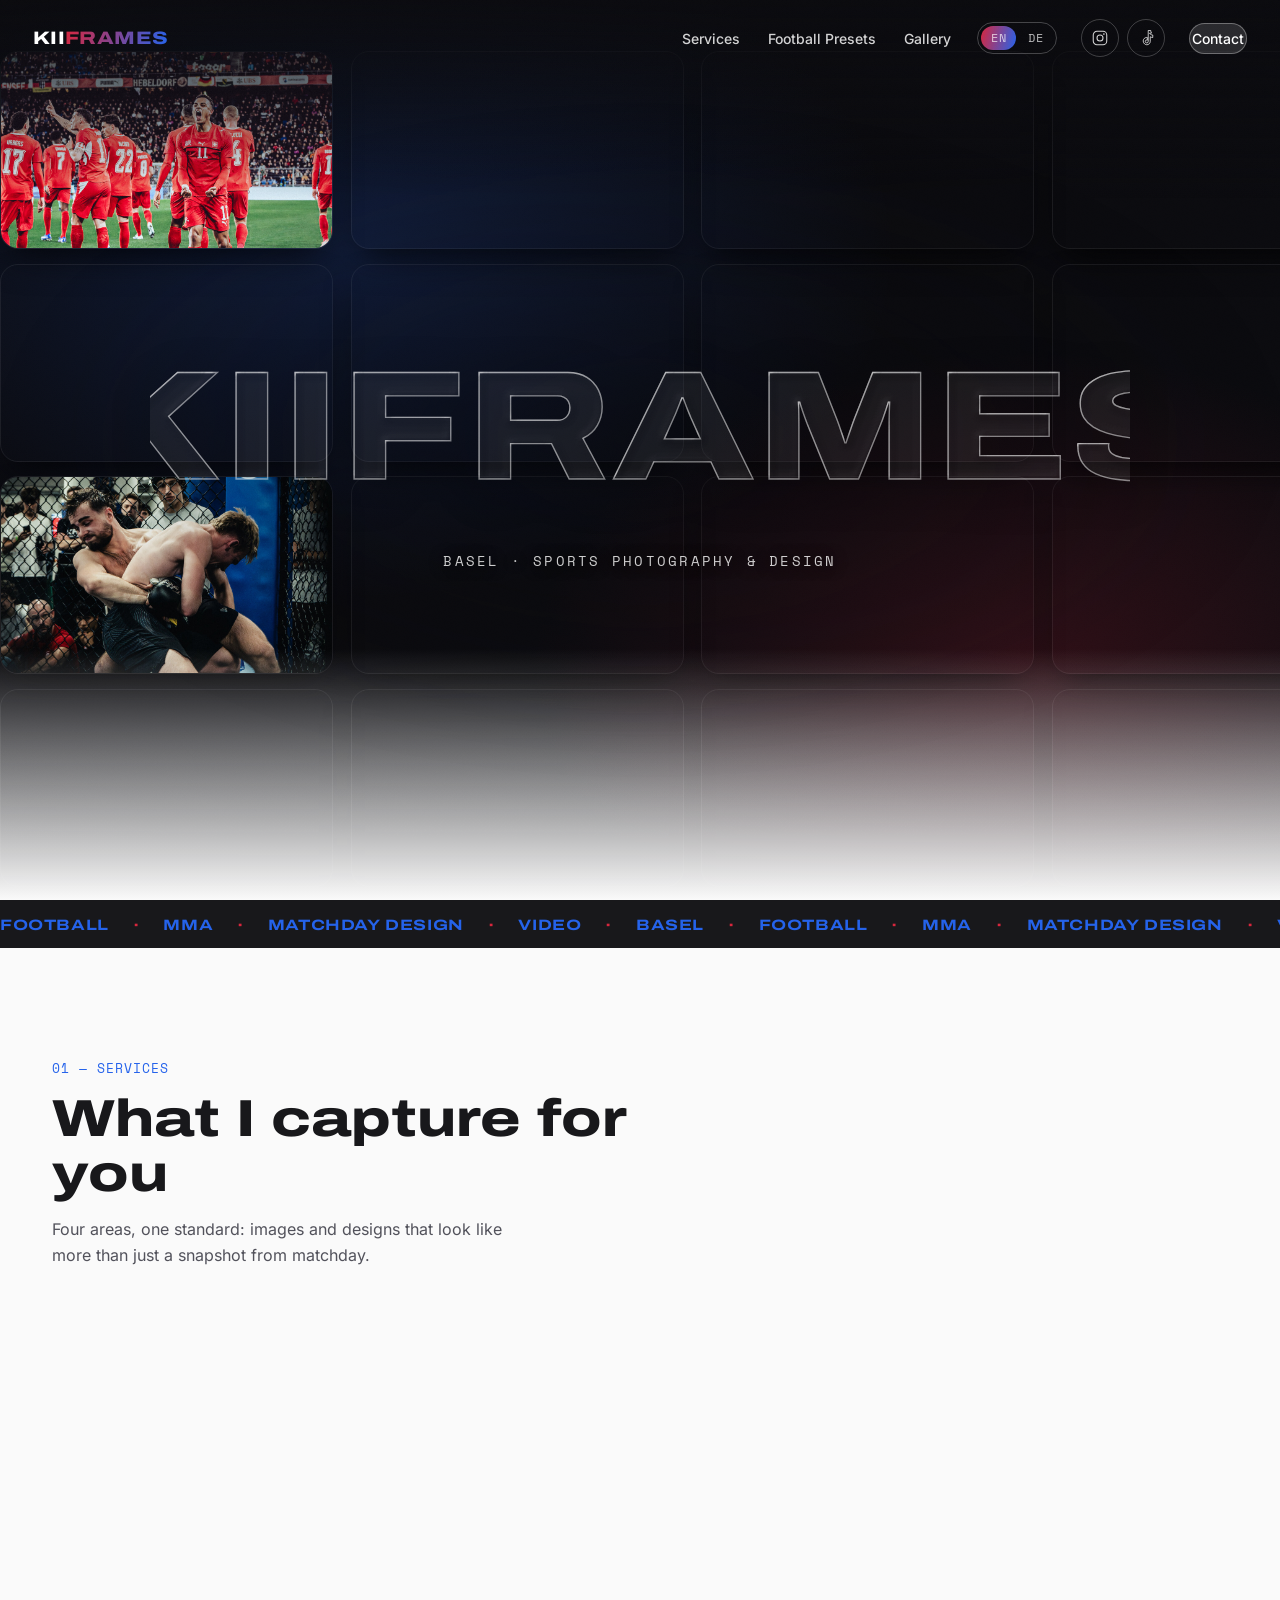
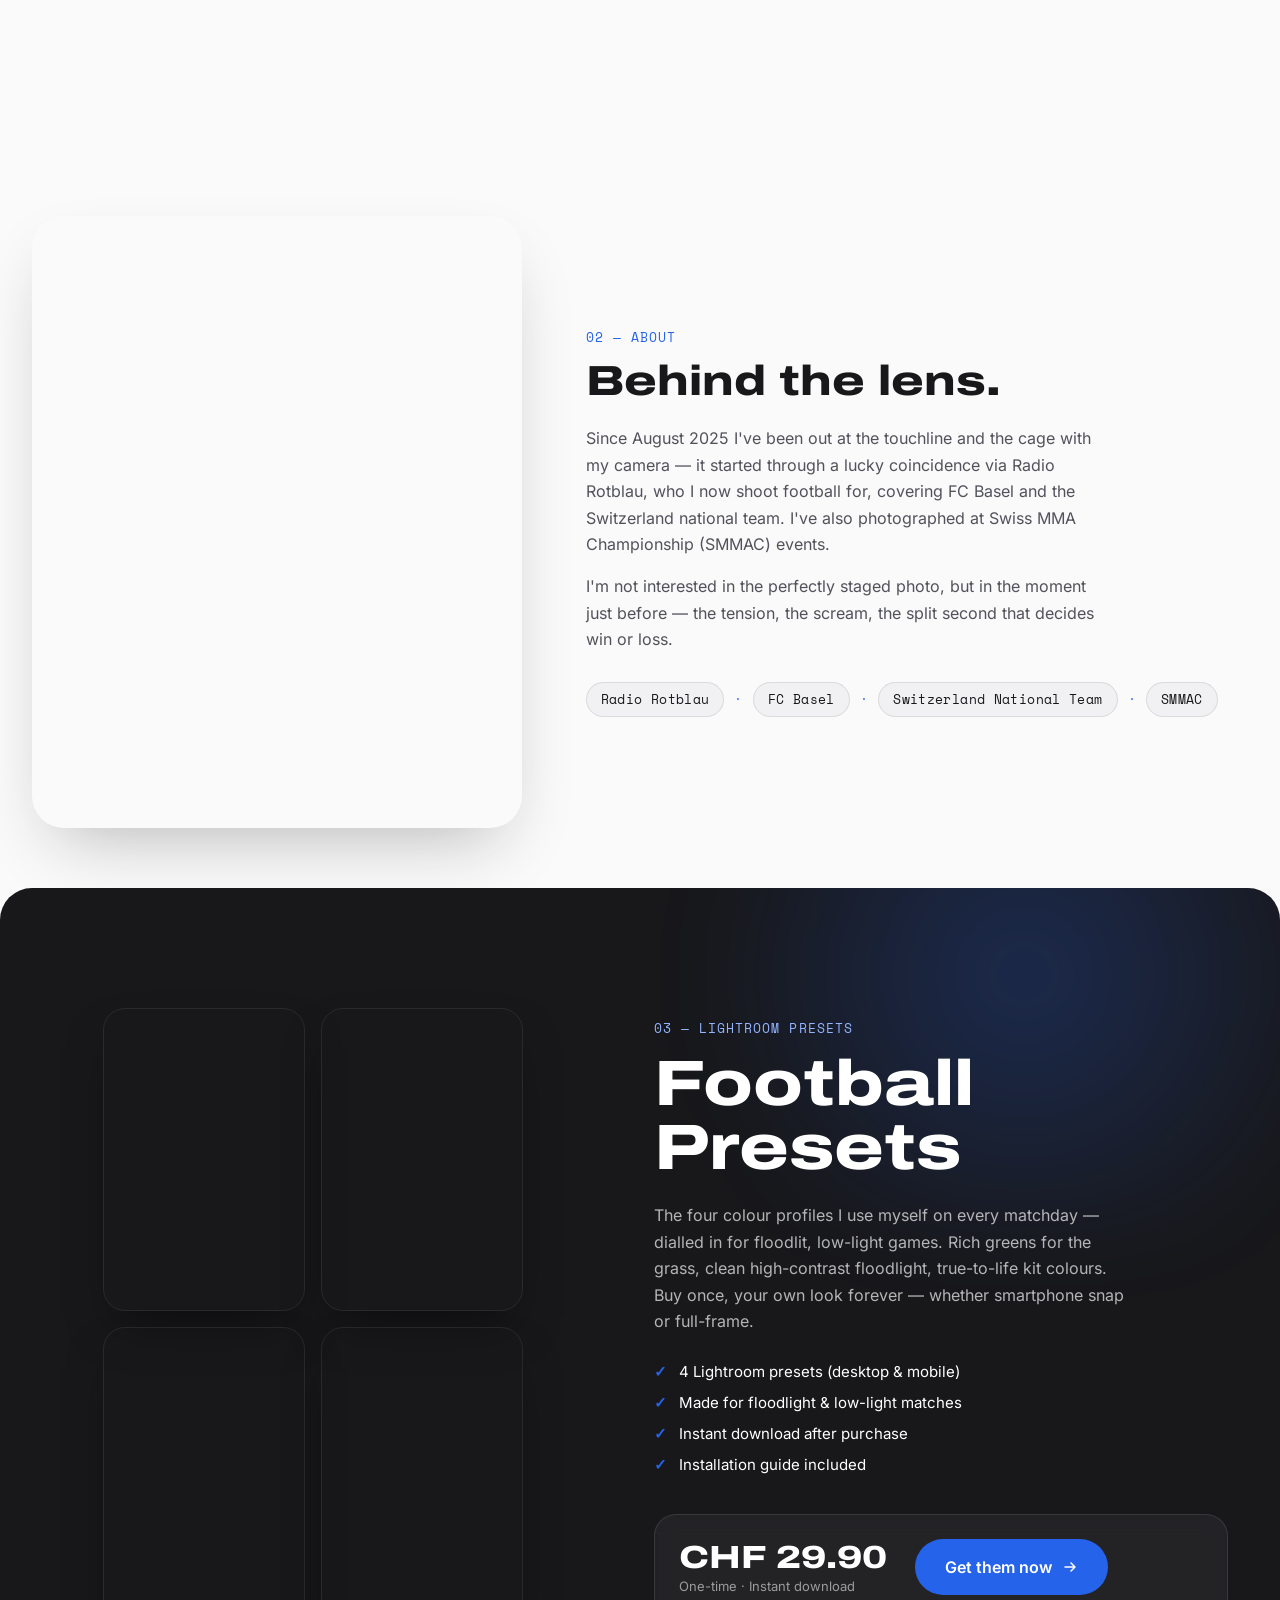
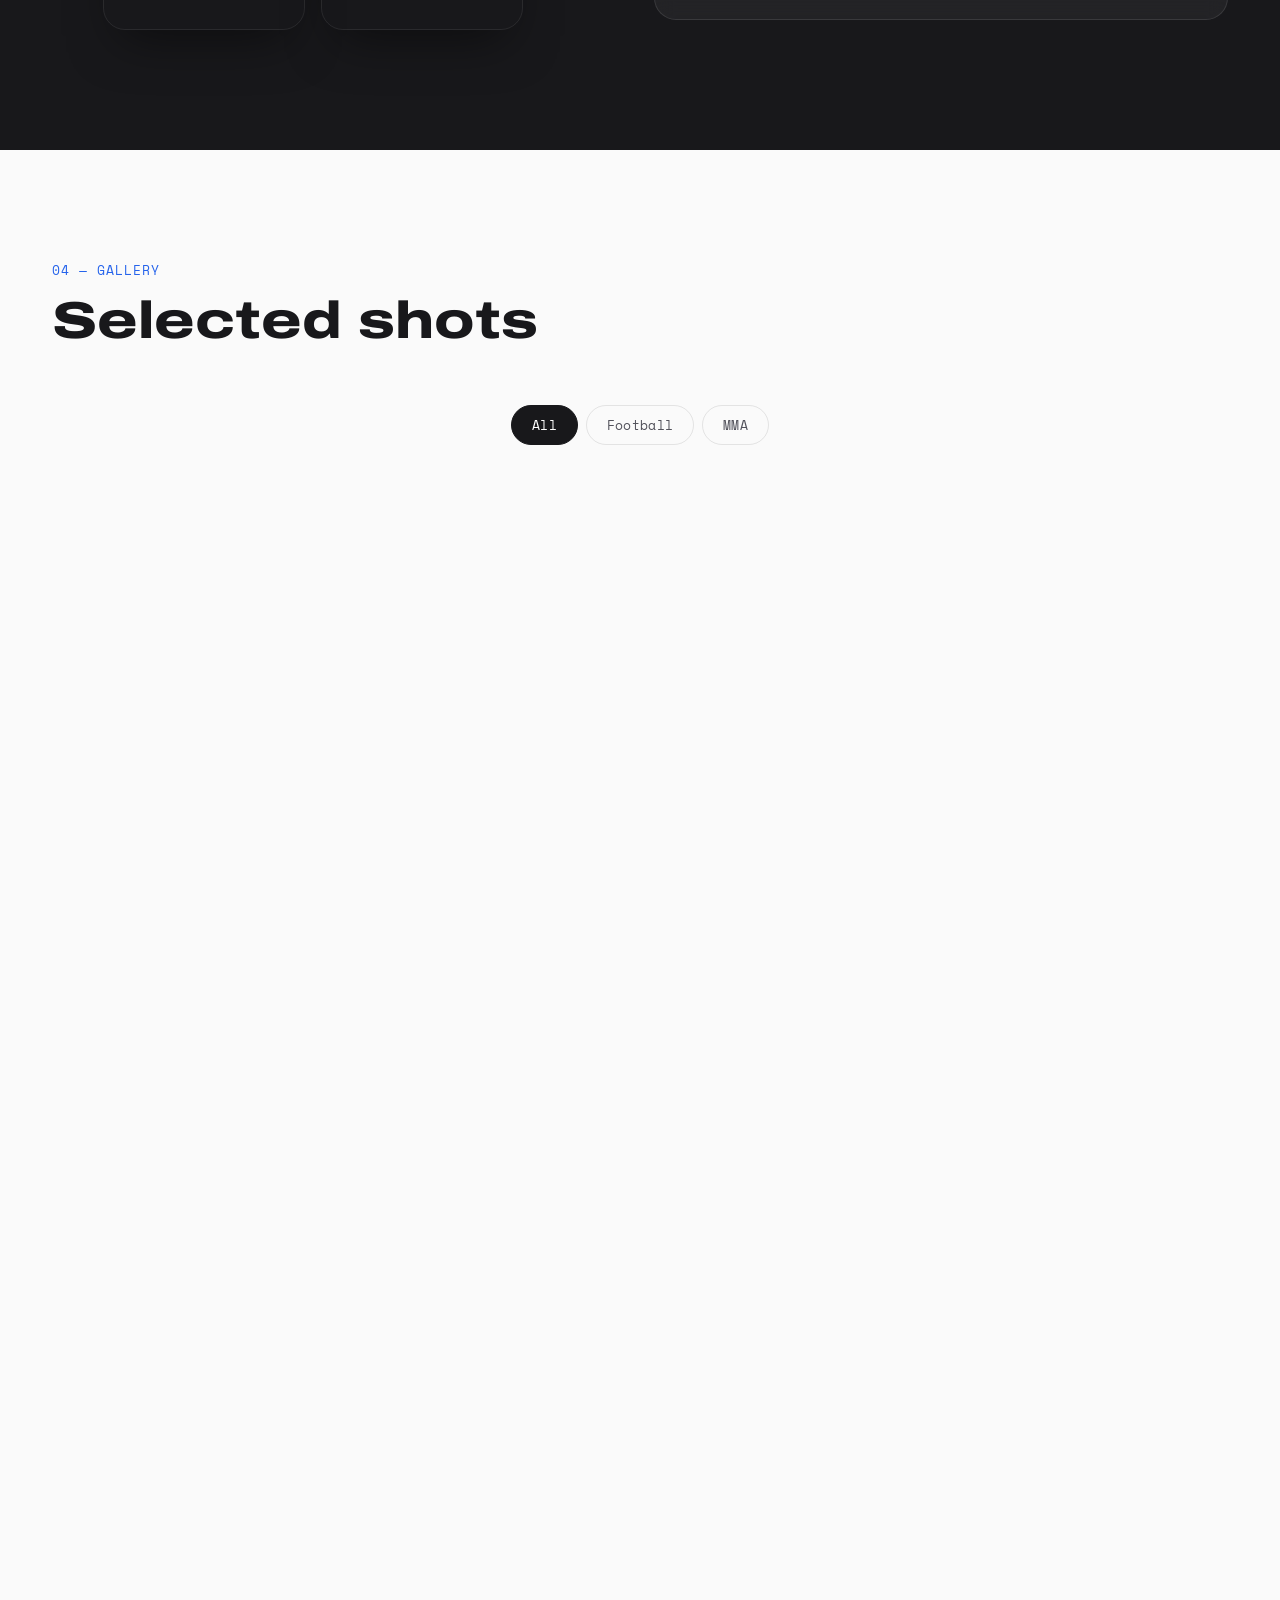
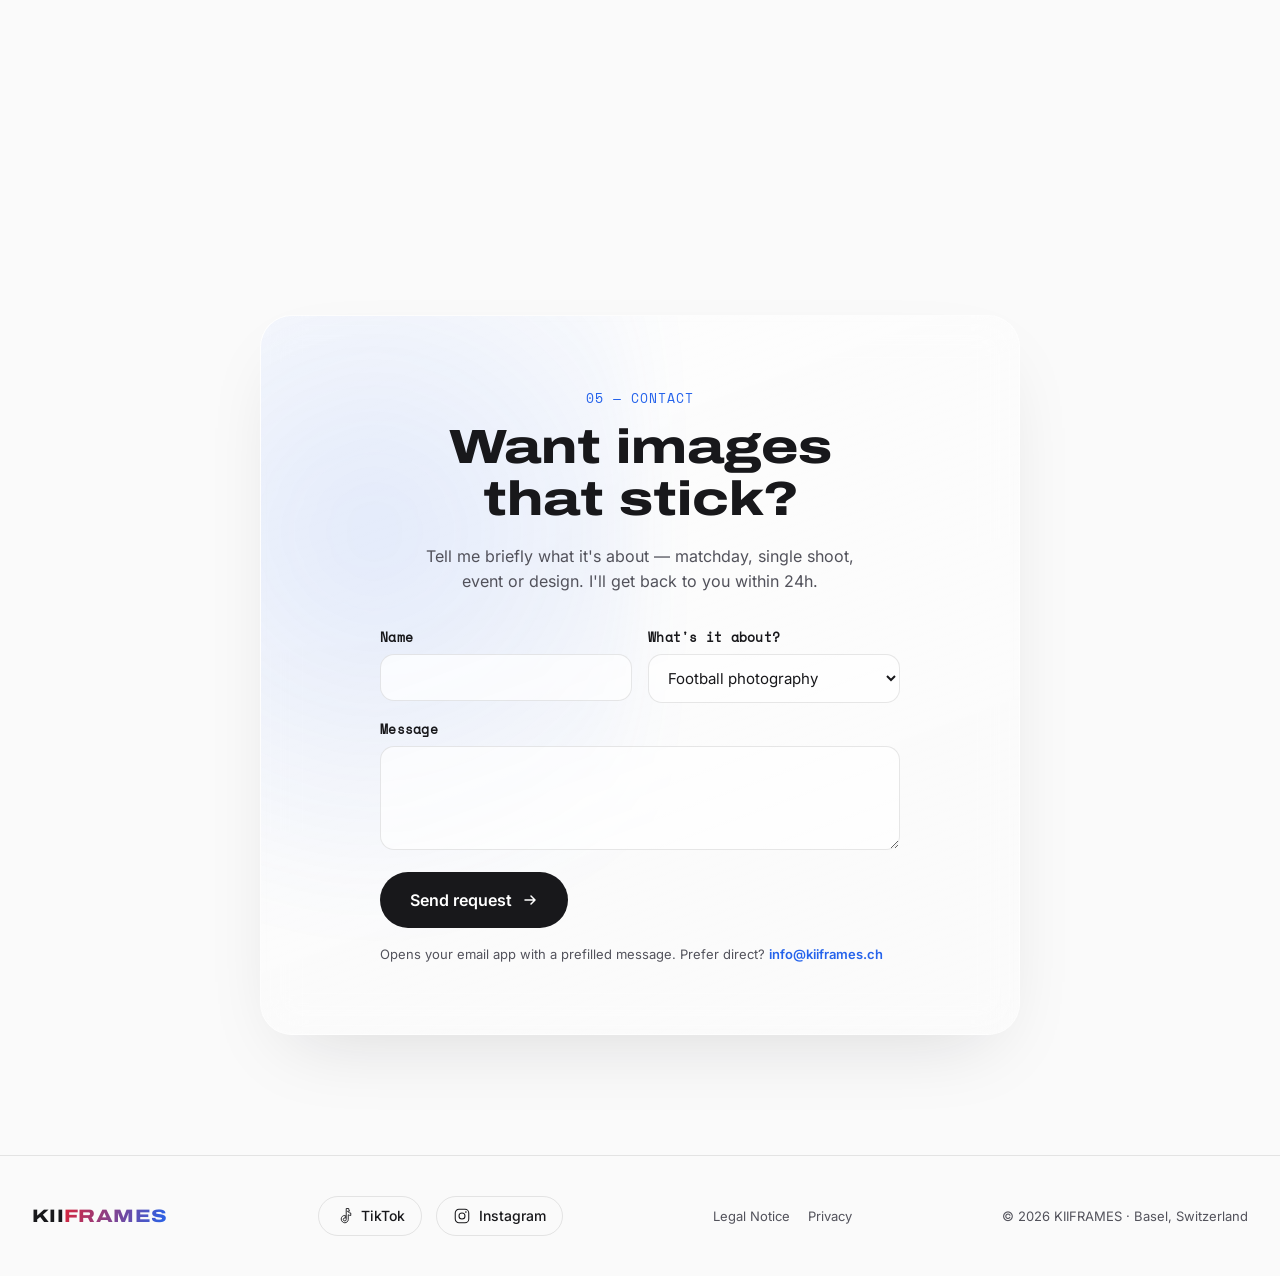
==== commit 681d9b4d: "feat: clear transparent glass hero name (no colour tint) Per Keanu: drop the blue chrome gradient; r" ====
--- a/index.html
+++ b/index.html
@@ -36,7 +36,7 @@
 <link rel="stylesheet" href="fonts.css?v=1">
 
 <link rel="preload" as="image" href="images/basel-celly-scream.jpg" fetchpriority="high">
-<link rel="stylesheet" href="styles.css?v=11">
+<link rel="stylesheet" href="styles.css?v=12">
 
 <!-- ===== Structured Data ===== -->
 <script type="application/ld+json">
@@ -132,19 +132,10 @@
   <div class="hero-nameplate">
     <svg class="hero-glass-name" viewBox="0 0 1000 210" role="img" aria-label="KIIFRAMES" preserveAspectRatio="xMidYMid meet">
       <defs>
-        <linearGradient id="kgBody" x1="0" y1="0" x2="0" y2="1">
-          <stop offset="0" stop-color="#ffffff"/>
-          <stop offset="0.26" stop-color="#dcebff"/>
-          <stop offset="0.45" stop-color="#82a4cc"/>
-          <stop offset="0.52" stop-color="#2f5586"/>
-          <stop offset="0.6" stop-color="#82a4cc"/>
-          <stop offset="0.82" stop-color="#eaf4ff"/>
-          <stop offset="1" stop-color="#ffffff"/>
-        </linearGradient>
-        <filter id="kgGlass" x="-16%" y="-60%" width="132%" height="220%">
-          <feGaussianBlur in="SourceAlpha" stdDeviation="4.5" result="b"/>
-          <feSpecularLighting in="b" surfaceScale="9" specularConstant="1.75" specularExponent="35" lighting-color="#ffffff" result="s">
-            <feDistantLight azimuth="235" elevation="52"/>
+        <filter id="kgClear" x="-16%" y="-60%" width="132%" height="220%">
+          <feGaussianBlur in="SourceAlpha" stdDeviation="4" result="b"/>
+          <feSpecularLighting in="b" surfaceScale="8" specularConstant="1.5" specularExponent="30" lighting-color="#ffffff" result="s">
+            <feDistantLight azimuth="235" elevation="55"/>
           </feSpecularLighting>
           <feComposite in="s" in2="SourceAlpha" operator="in" result="sc"/>
           <feMerge>
@@ -154,7 +145,7 @@
         </filter>
       </defs>
       <text x="500" y="153" text-anchor="middle" font-family="'Archivo Expanded','Archivo',system-ui,sans-serif" font-weight="800" font-size="158" letter-spacing="1"
-            fill="url(#kgBody)" stroke="#ffffff" stroke-width="1.6" stroke-opacity="0.7" filter="url(#kgGlass)">KIIFRAMES</text>
+            fill="#ffffff" fill-opacity="0.05" stroke="#ffffff" stroke-opacity="0.45" stroke-width="1.4" filter="url(#kgClear)">KIIFRAMES</text>
     </svg>
     <span class="hero-nameplate-sub" data-i18n="hero_eyebrow">Basel · Sports Photography &amp; Design</span>
   </div>
--- a/styles.css
+++ b/styles.css
@@ -373,8 +373,8 @@
   transform: translate(-50%, -50%);
   width: 128%;
   height: 250%;
-  background: radial-gradient(ellipse at center, rgba(8,8,12,0.6) 0%, rgba(8,8,12,0.3) 44%, transparent 68%);
-  filter: blur(28px);
+  background: radial-gradient(ellipse at center, rgba(8,8,12,0.4) 0%, rgba(8,8,12,0.16) 46%, transparent 70%);
+  filter: blur(30px);
   pointer-events: none;
 }
 /* Frosted "liquid glass" letters — the photos show through, blurred */
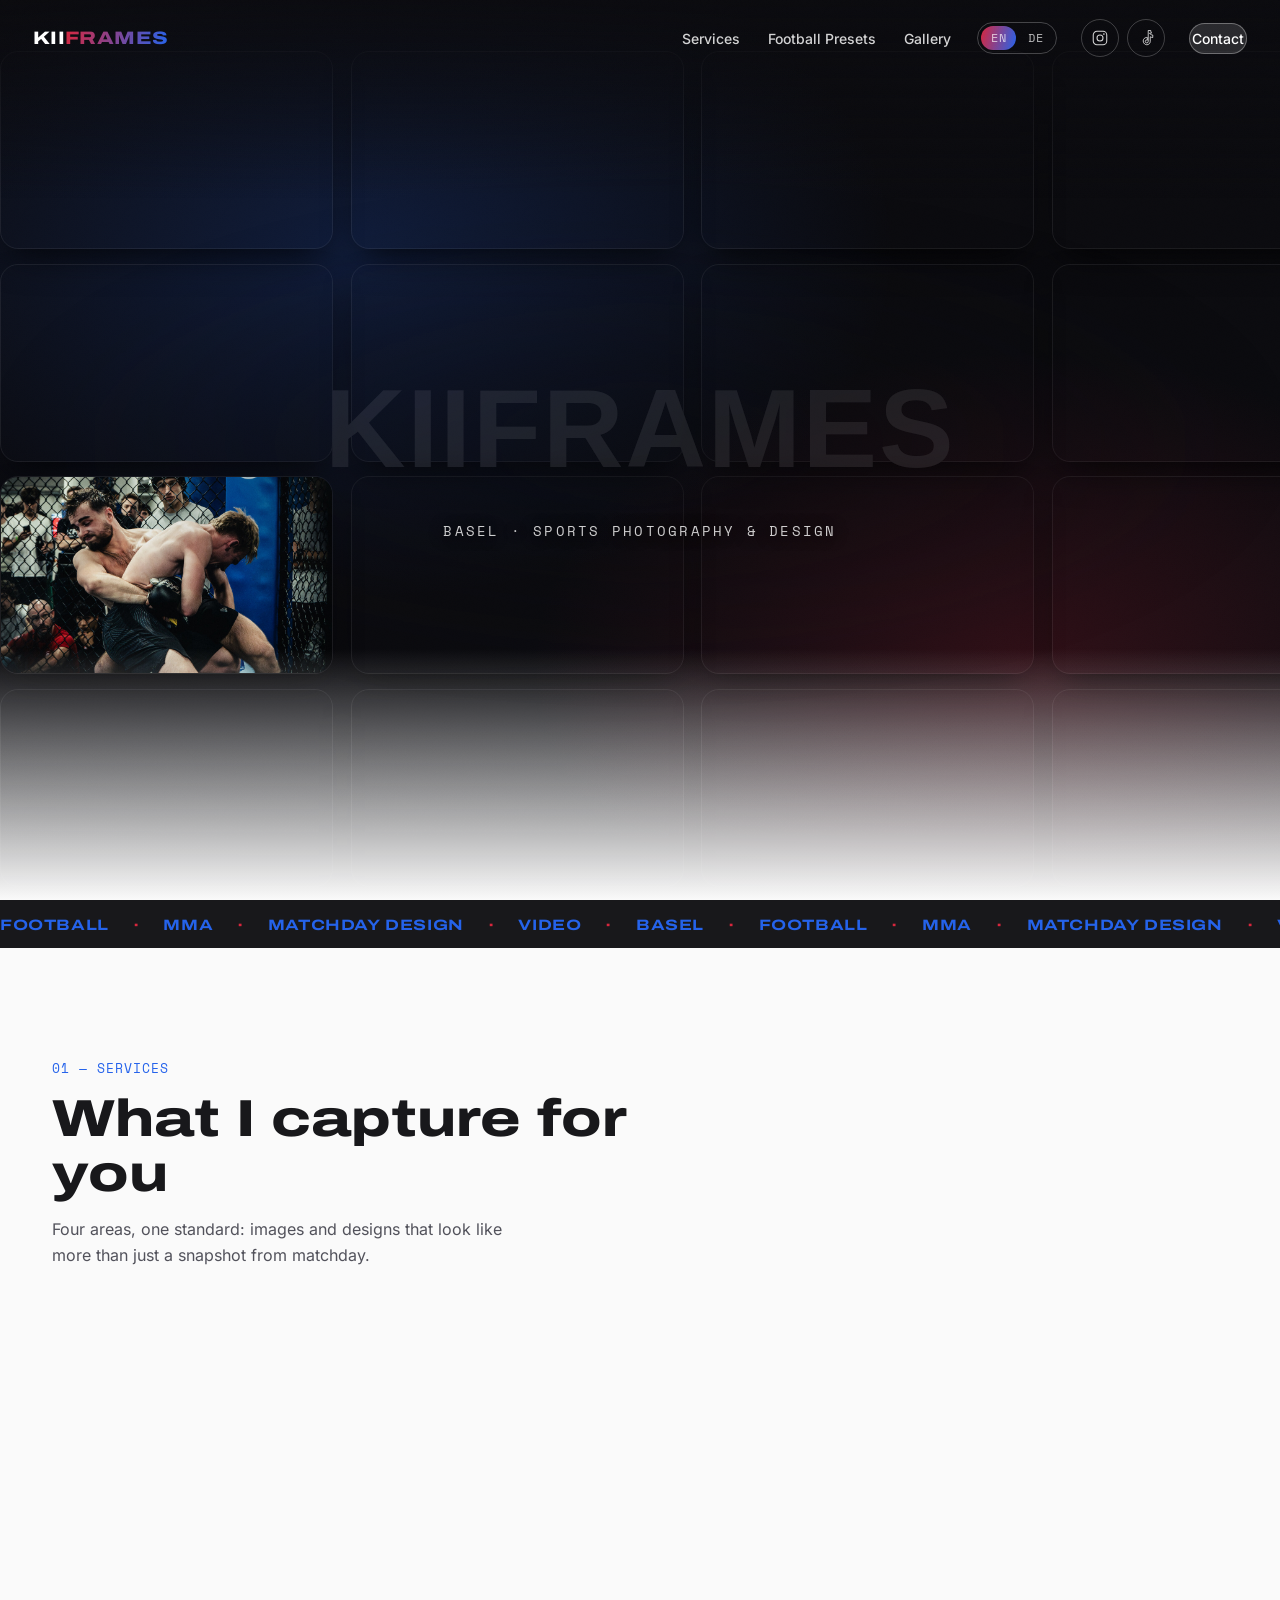
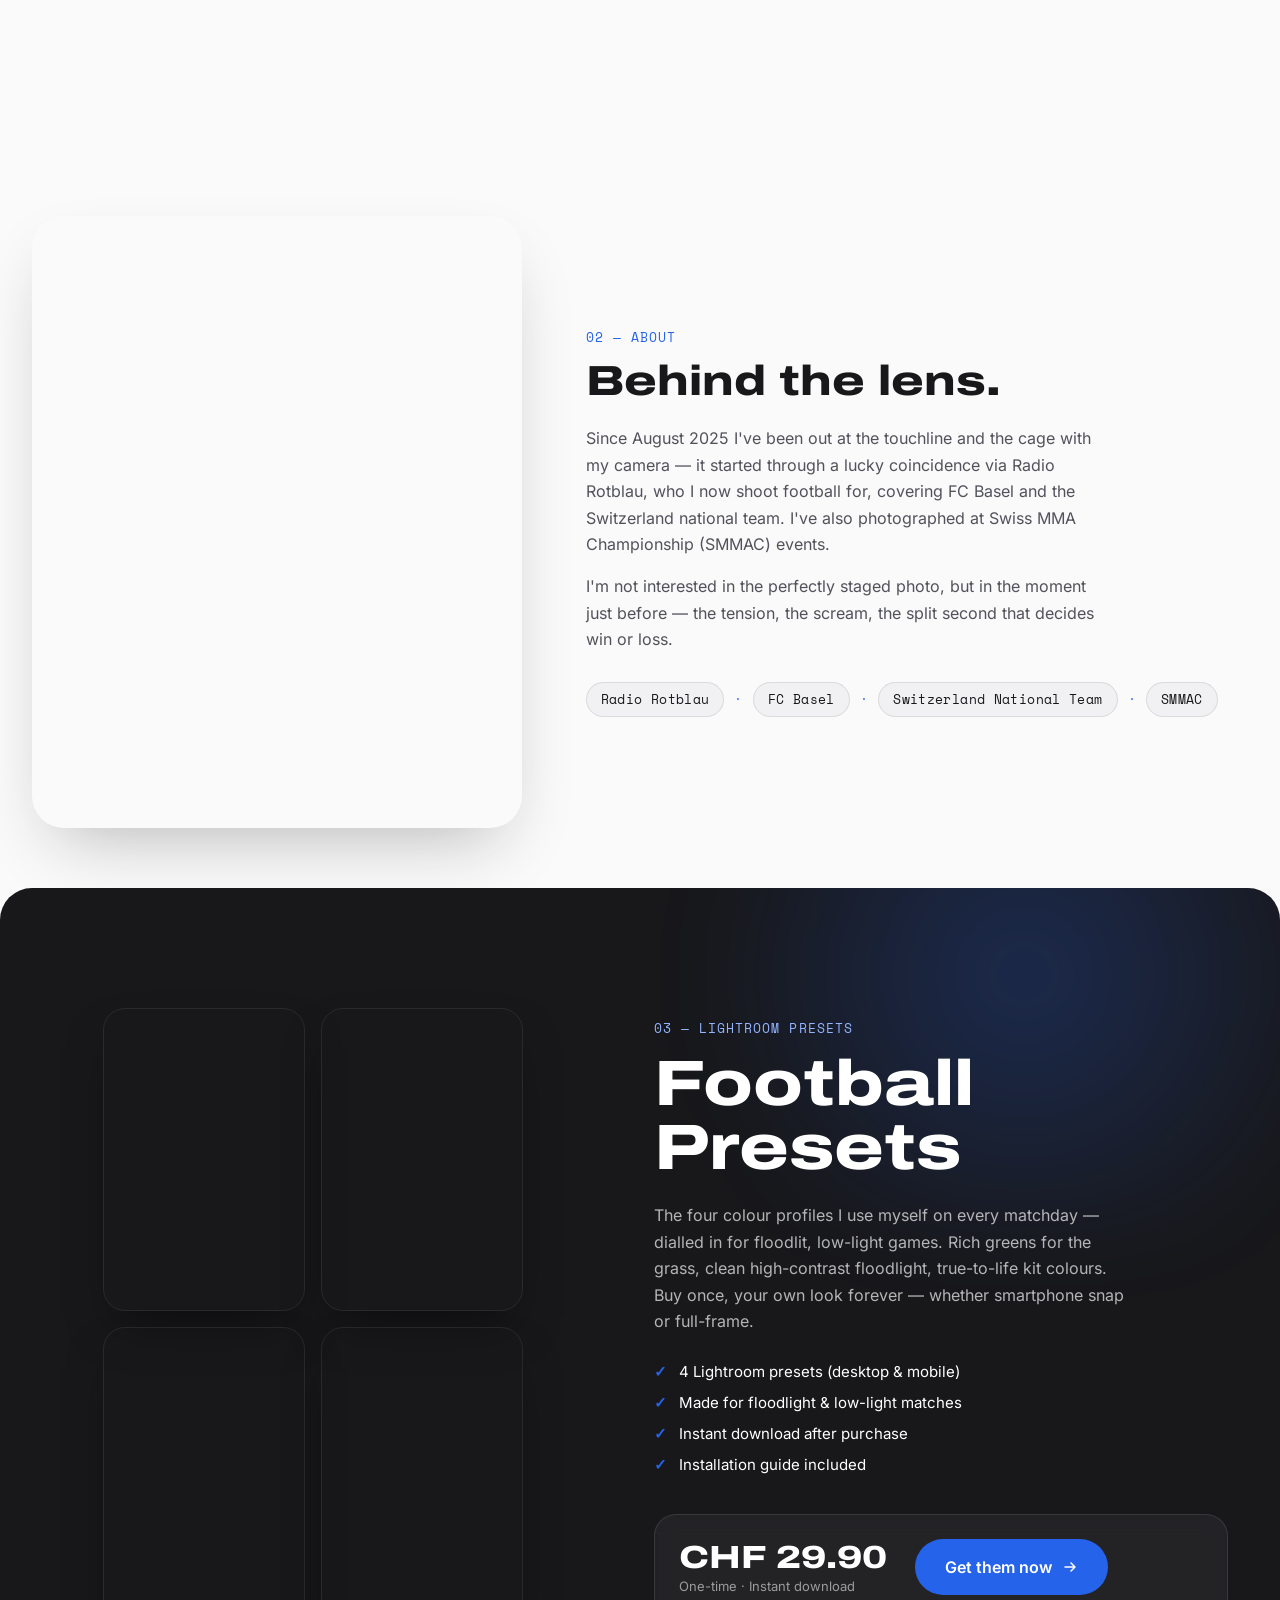
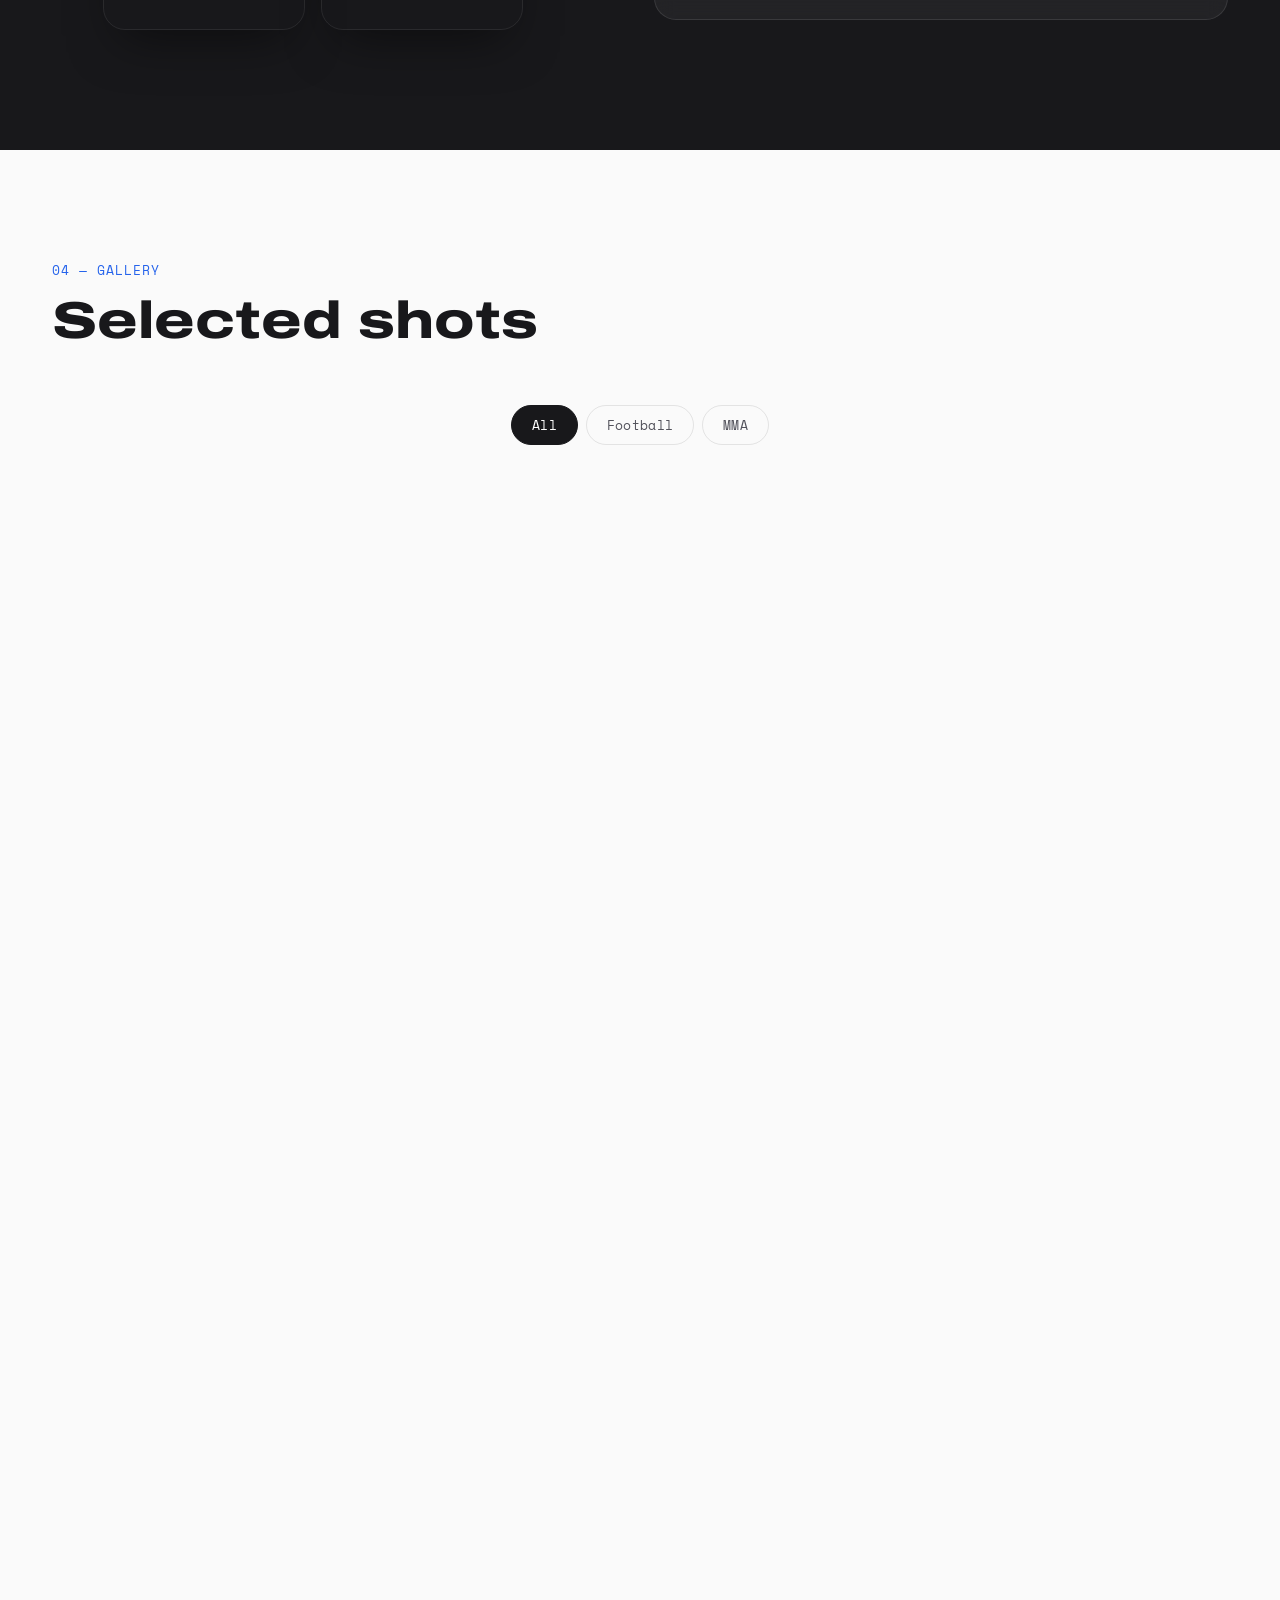
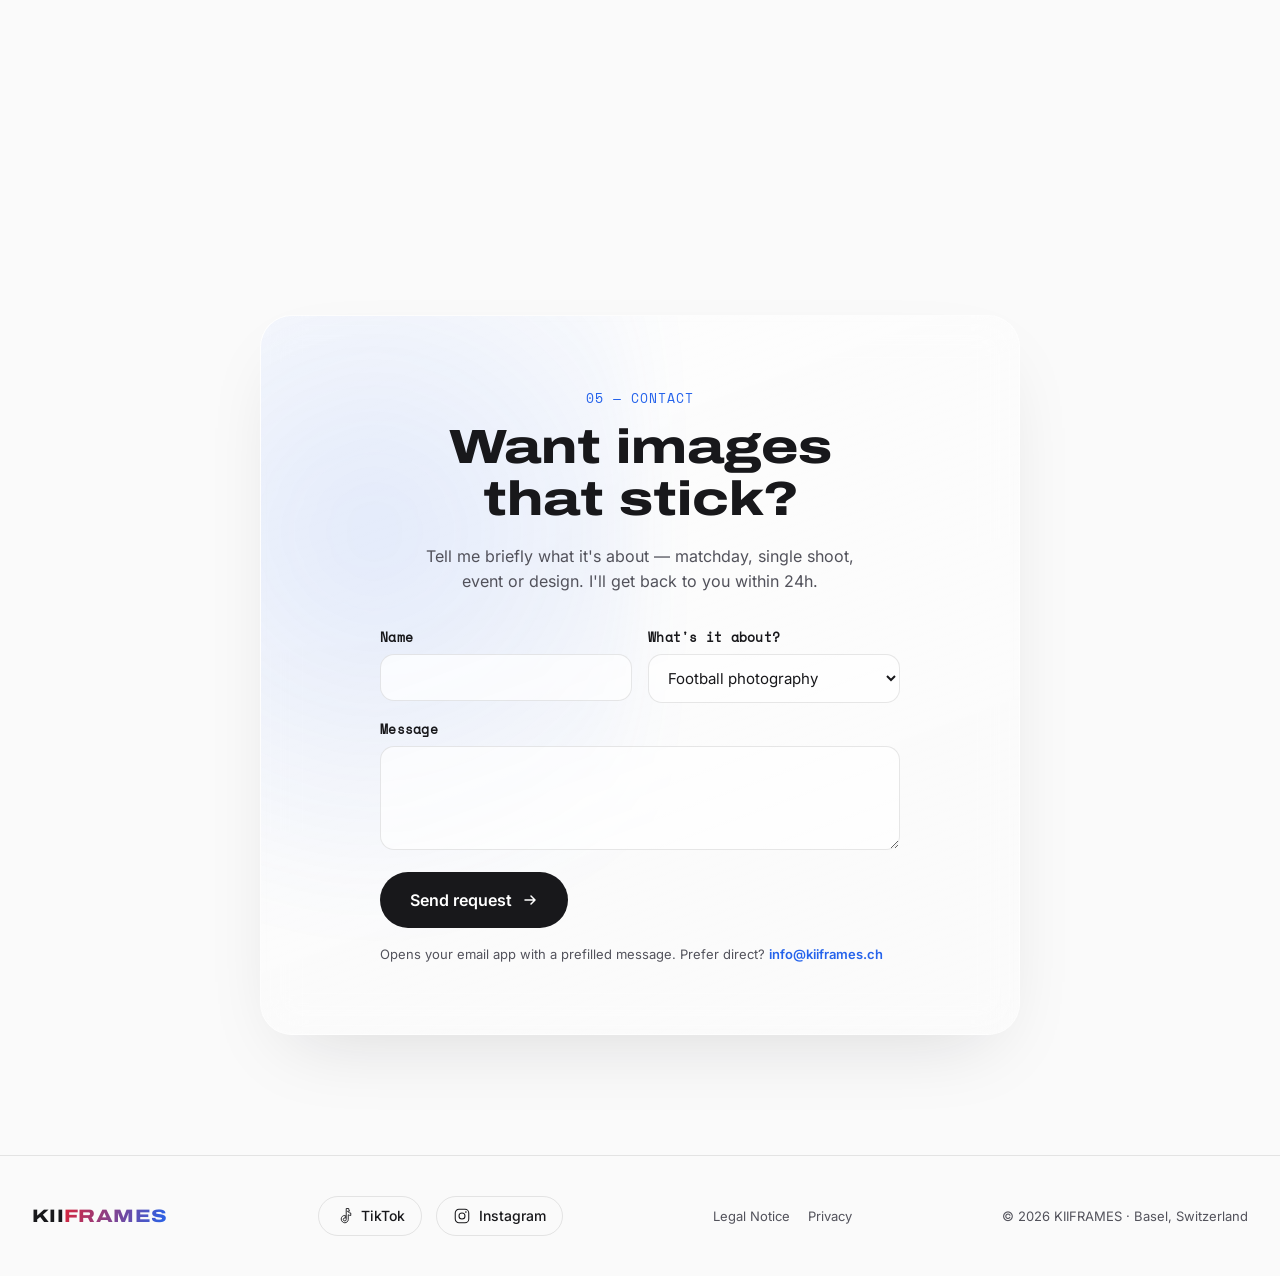
==== commit 1380f4c3: "feat: frosted glass hero name (gaussian blur inside letters), fix edge clipping Per Keanu: the lette" ====
--- a/index.html
+++ b/index.html
@@ -36,7 +36,7 @@
 <link rel="stylesheet" href="fonts.css?v=1">
 
 <link rel="preload" as="image" href="images/basel-celly-scream.jpg" fetchpriority="high">
-<link rel="stylesheet" href="styles.css?v=12">
+<link rel="stylesheet" href="styles.css?v=13">
 
 <!-- ===== Structured Data ===== -->
 <script type="application/ld+json">
@@ -130,23 +130,7 @@
   </div>
   <div class="hero-topfade" aria-hidden="true"></div>
   <div class="hero-nameplate">
-    <svg class="hero-glass-name" viewBox="0 0 1000 210" role="img" aria-label="KIIFRAMES" preserveAspectRatio="xMidYMid meet">
-      <defs>
-        <filter id="kgClear" x="-16%" y="-60%" width="132%" height="220%">
-          <feGaussianBlur in="SourceAlpha" stdDeviation="4" result="b"/>
-          <feSpecularLighting in="b" surfaceScale="8" specularConstant="1.5" specularExponent="30" lighting-color="#ffffff" result="s">
-            <feDistantLight azimuth="235" elevation="55"/>
-          </feSpecularLighting>
-          <feComposite in="s" in2="SourceAlpha" operator="in" result="sc"/>
-          <feMerge>
-            <feMergeNode in="SourceGraphic"/>
-            <feMergeNode in="sc"/>
-          </feMerge>
-        </filter>
-      </defs>
-      <text x="500" y="153" text-anchor="middle" font-family="'Archivo Expanded','Archivo',system-ui,sans-serif" font-weight="800" font-size="158" letter-spacing="1"
-            fill="#ffffff" fill-opacity="0.05" stroke="#ffffff" stroke-opacity="0.45" stroke-width="1.4" filter="url(#kgClear)">KIIFRAMES</text>
-    </svg>
+    <div class="hero-glass-name" role="img" aria-label="KIIFRAMES"></div>
     <span class="hero-nameplate-sub" data-i18n="hero_eyebrow">Basel · Sports Photography &amp; Design</span>
   </div>
 </section>
--- a/styles.css
+++ b/styles.css
@@ -379,10 +379,14 @@
 }
 /* Frosted "liquid glass" letters — the photos show through, blurred */
 .hero-glass-name {
-  display: block;
-  width: min(92vw, 980px);
-  height: auto;
-  filter: drop-shadow(0 10px 22px rgba(0,0,0,0.55));
+  width: min(94vw, 1000px);
+  height: clamp(66px, 16vh, 172px);
+  background: rgba(255,255,255,0.05);
+  -webkit-backdrop-filter: blur(8px) brightness(1.08);
+  backdrop-filter: blur(8px) brightness(1.08);
+  -webkit-mask: center / contain no-repeat url("data:image/svg+xml,%3Csvg%20xmlns='http://www.w3.org/2000/svg'%20width='1120'%20height='180'%20viewBox='0%200%201120%20180'%3E%3Ctext%20x='560'%20y='135'%20text-anchor='middle'%20font-family='Arial,Helvetica,sans-serif'%20font-weight='900'%20font-size='140'%20letter-spacing='2'%20fill='%23ffffff'%3EKIIFRAMES%3C/text%3E%3C/svg%3E");
+          mask: center / contain no-repeat url("data:image/svg+xml,%3Csvg%20xmlns='http://www.w3.org/2000/svg'%20width='1120'%20height='180'%20viewBox='0%200%201120%20180'%3E%3Ctext%20x='560'%20y='135'%20text-anchor='middle'%20font-family='Arial,Helvetica,sans-serif'%20font-weight='900'%20font-size='140'%20letter-spacing='2'%20fill='%23ffffff'%3EKIIFRAMES%3C/text%3E%3C/svg%3E");
+  filter: drop-shadow(0 0 1px rgba(255,255,255,0.6)) drop-shadow(0 3px 8px rgba(0,0,0,0.5));
 }
 .hero-nameplate-sub {
   font-family: var(--font-mono);
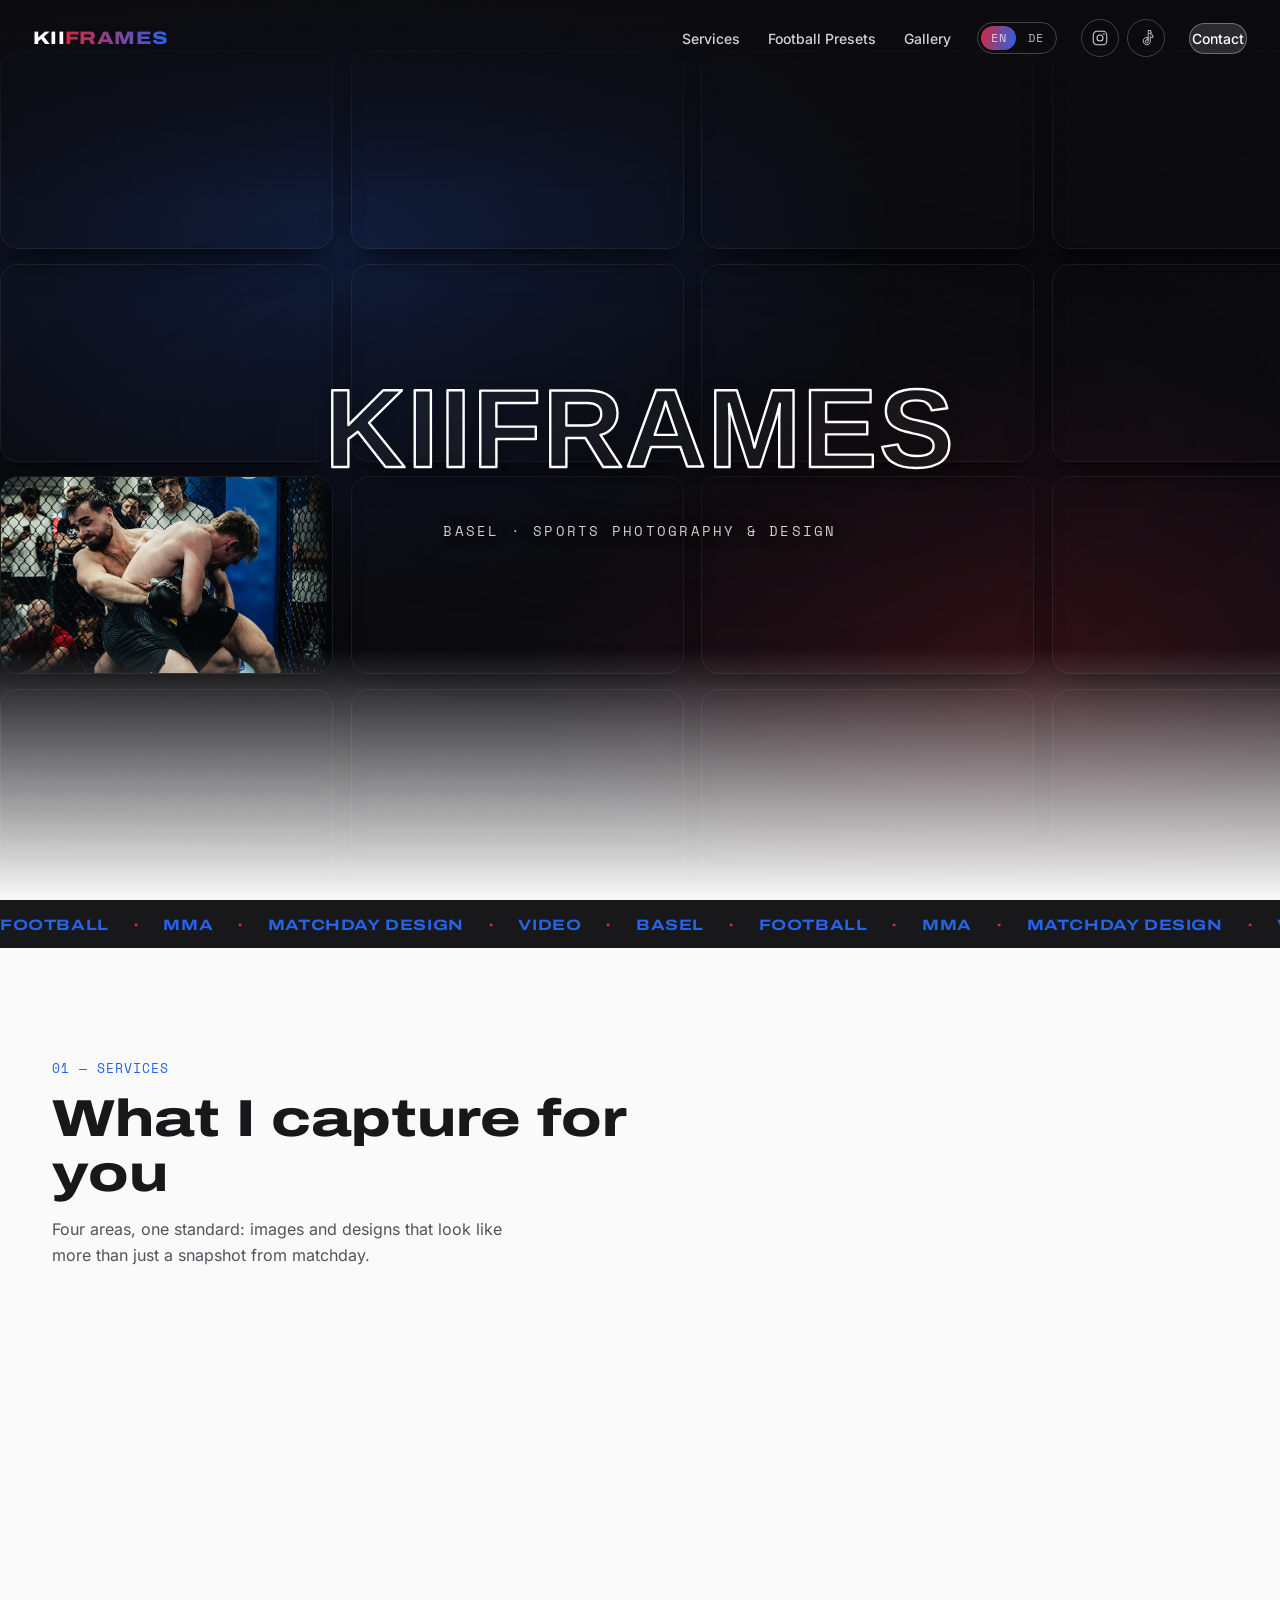
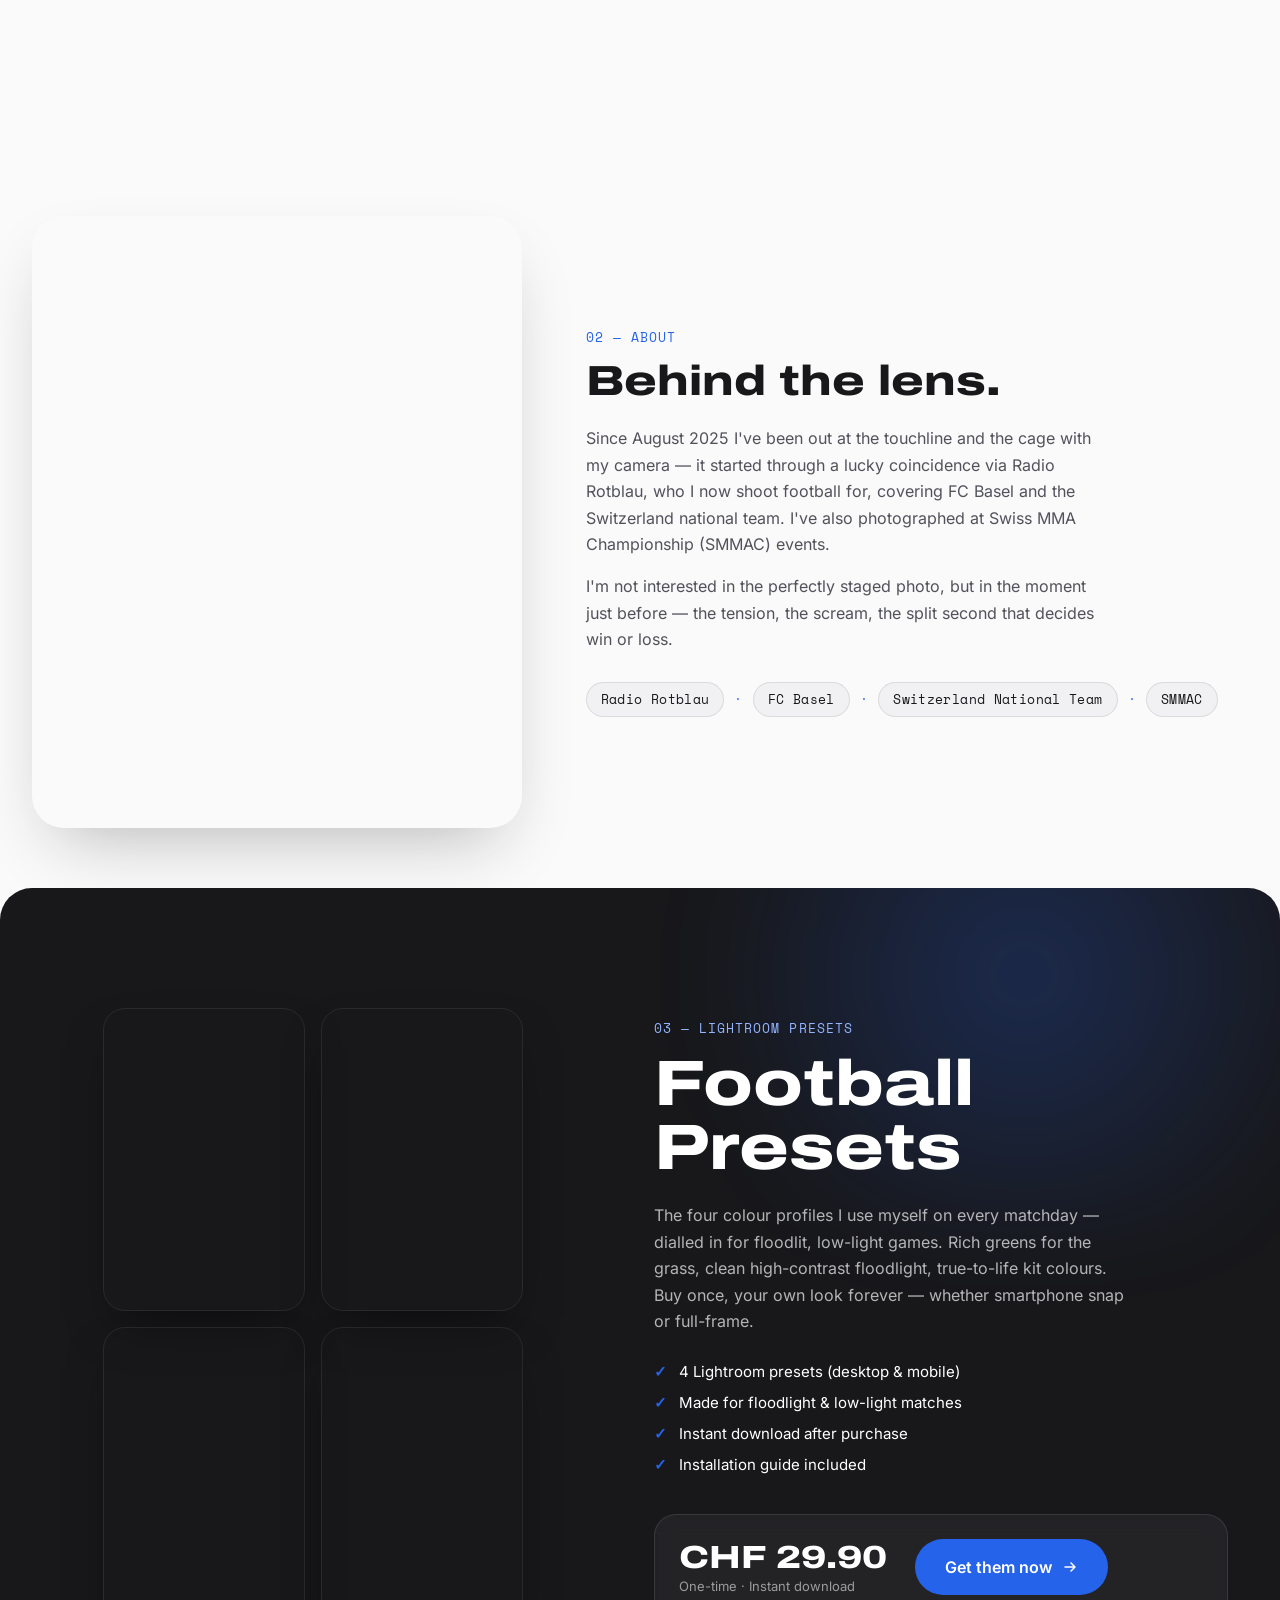
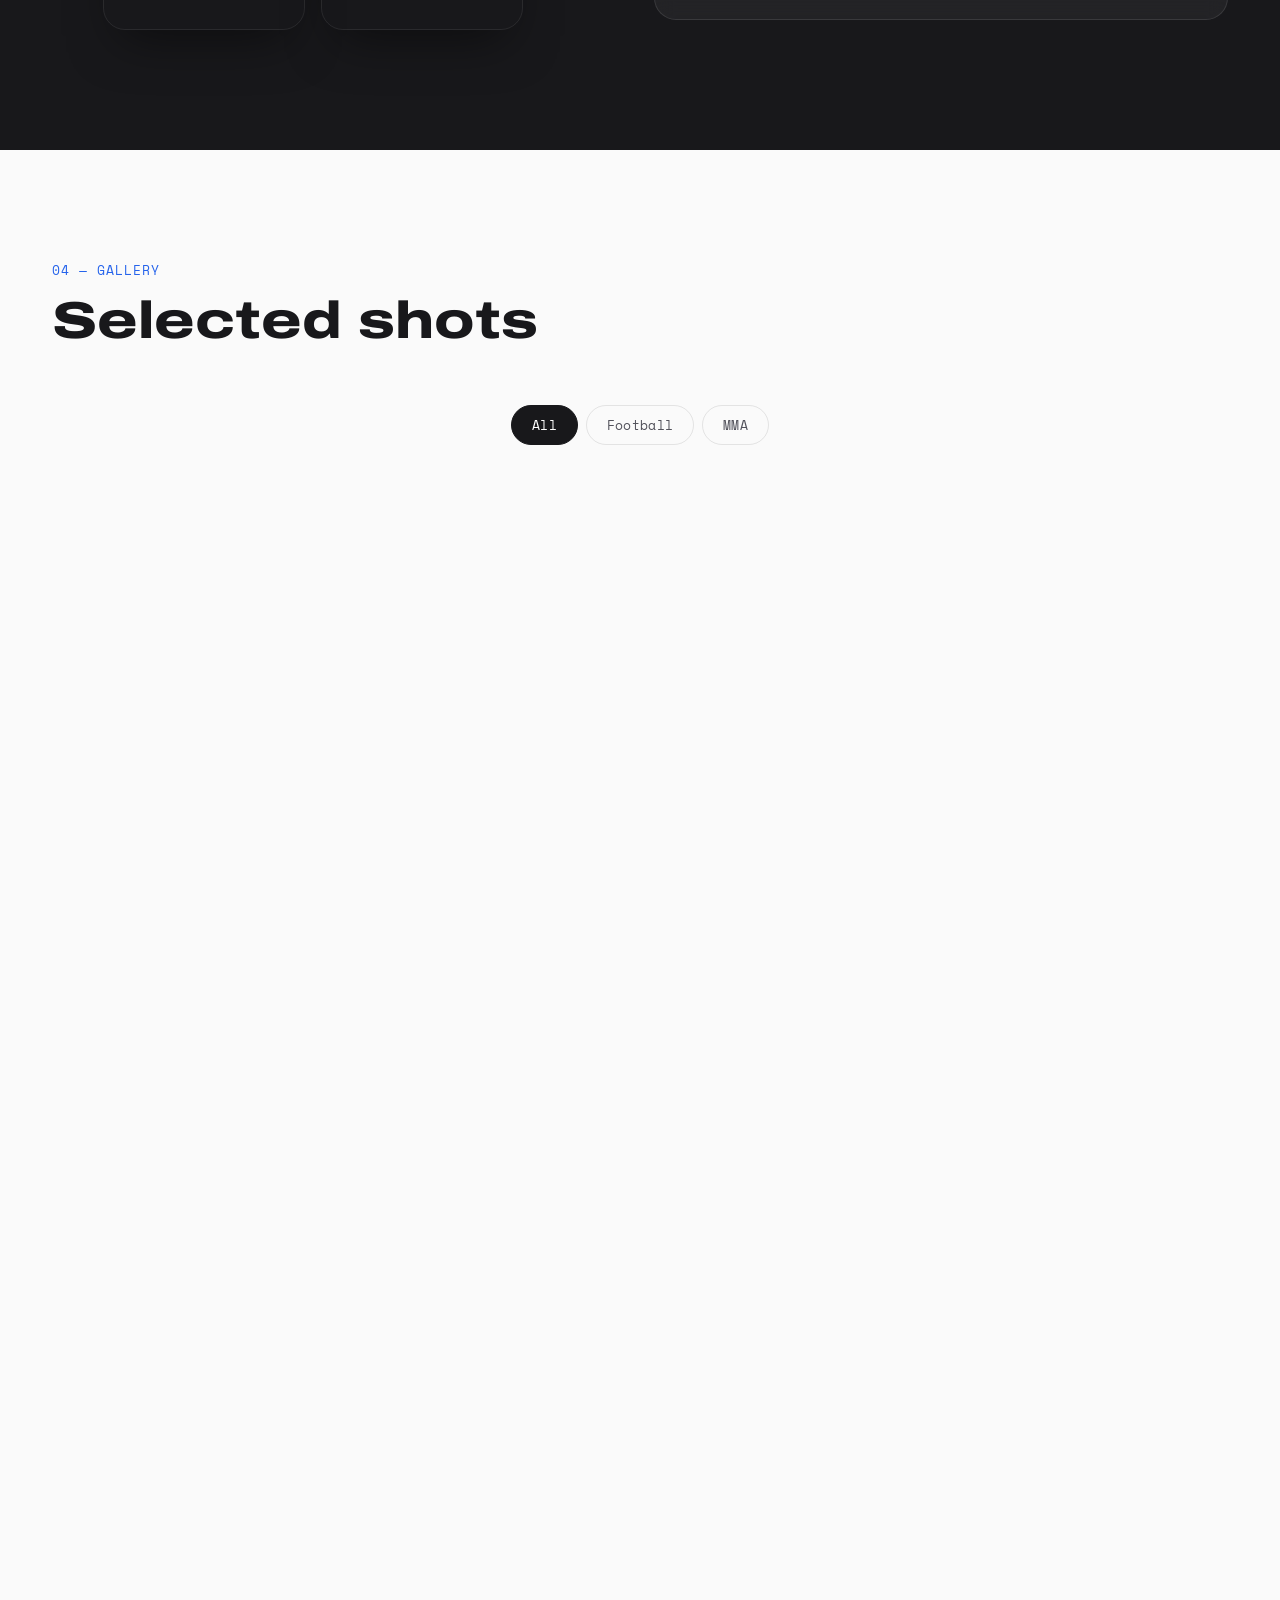
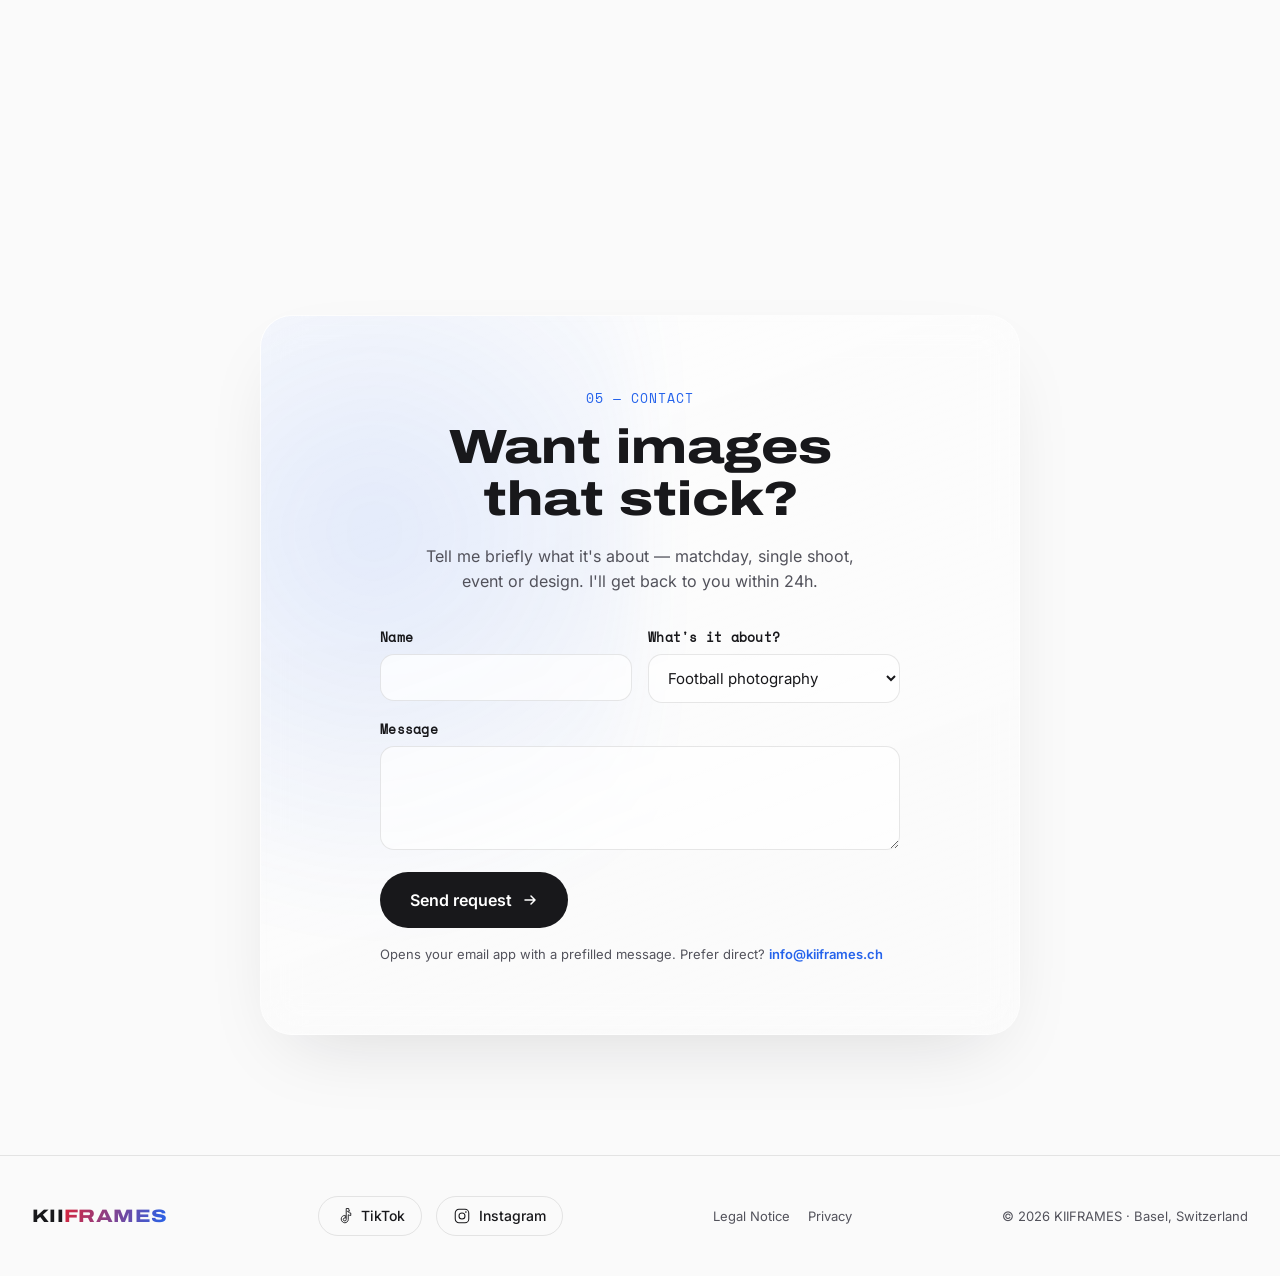
==== commit 7dfa22ae: "feat: white outline around the frosted glass hero name Add a crisp white outer line around KIIFRAMES" ====
--- a/index.html
+++ b/index.html
@@ -36,7 +36,7 @@
 <link rel="stylesheet" href="fonts.css?v=1">
 
 <link rel="preload" as="image" href="images/basel-celly-scream.jpg" fetchpriority="high">
-<link rel="stylesheet" href="styles.css?v=13">
+<link rel="stylesheet" href="styles.css?v=14">
 
 <!-- ===== Structured Data ===== -->
 <script type="application/ld+json">
@@ -130,7 +130,12 @@
   </div>
   <div class="hero-topfade" aria-hidden="true"></div>
   <div class="hero-nameplate">
-    <div class="hero-glass-name" role="img" aria-label="KIIFRAMES"></div>
+    <div class="hero-name-stack">
+      <div class="hero-glass-name" role="img" aria-label="KIIFRAMES"></div>
+      <svg class="hero-glass-outline" viewBox="0 0 1120 180" aria-hidden="true" preserveAspectRatio="xMidYMid meet">
+        <text x="560" y="135" text-anchor="middle" font-family="Arial,Helvetica,sans-serif" font-weight="900" font-size="140" letter-spacing="2" fill="none" stroke="#ffffff" stroke-width="3" stroke-linejoin="round">KIIFRAMES</text>
+      </svg>
+    </div>
     <span class="hero-nameplate-sub" data-i18n="hero_eyebrow">Basel · Sports Photography &amp; Design</span>
   </div>
 </section>
--- a/styles.css
+++ b/styles.css
@@ -378,15 +378,27 @@
   pointer-events: none;
 }
 /* Frosted "liquid glass" letters — the photos show through, blurred */
-.hero-glass-name {
+.hero-name-stack {
+  position: relative;
   width: min(94vw, 1000px);
   height: clamp(66px, 16vh, 172px);
+}
+.hero-glass-name {
+  position: absolute;
+  inset: 0;
   background: rgba(255,255,255,0.05);
   -webkit-backdrop-filter: blur(8px) brightness(1.08);
   backdrop-filter: blur(8px) brightness(1.08);
   -webkit-mask: center / contain no-repeat url("data:image/svg+xml,%3Csvg%20xmlns='http://www.w3.org/2000/svg'%20width='1120'%20height='180'%20viewBox='0%200%201120%20180'%3E%3Ctext%20x='560'%20y='135'%20text-anchor='middle'%20font-family='Arial,Helvetica,sans-serif'%20font-weight='900'%20font-size='140'%20letter-spacing='2'%20fill='%23ffffff'%3EKIIFRAMES%3C/text%3E%3C/svg%3E");
           mask: center / contain no-repeat url("data:image/svg+xml,%3Csvg%20xmlns='http://www.w3.org/2000/svg'%20width='1120'%20height='180'%20viewBox='0%200%201120%20180'%3E%3Ctext%20x='560'%20y='135'%20text-anchor='middle'%20font-family='Arial,Helvetica,sans-serif'%20font-weight='900'%20font-size='140'%20letter-spacing='2'%20fill='%23ffffff'%3EKIIFRAMES%3C/text%3E%3C/svg%3E");
-  filter: drop-shadow(0 0 1px rgba(255,255,255,0.6)) drop-shadow(0 3px 8px rgba(0,0,0,0.5));
+}
+.hero-glass-outline {
+  position: absolute;
+  inset: 0;
+  width: 100%;
+  height: 100%;
+  filter: drop-shadow(0 2px 6px rgba(0,0,0,0.5));
+  pointer-events: none;
 }
 .hero-nameplate-sub {
   font-family: var(--font-mono);
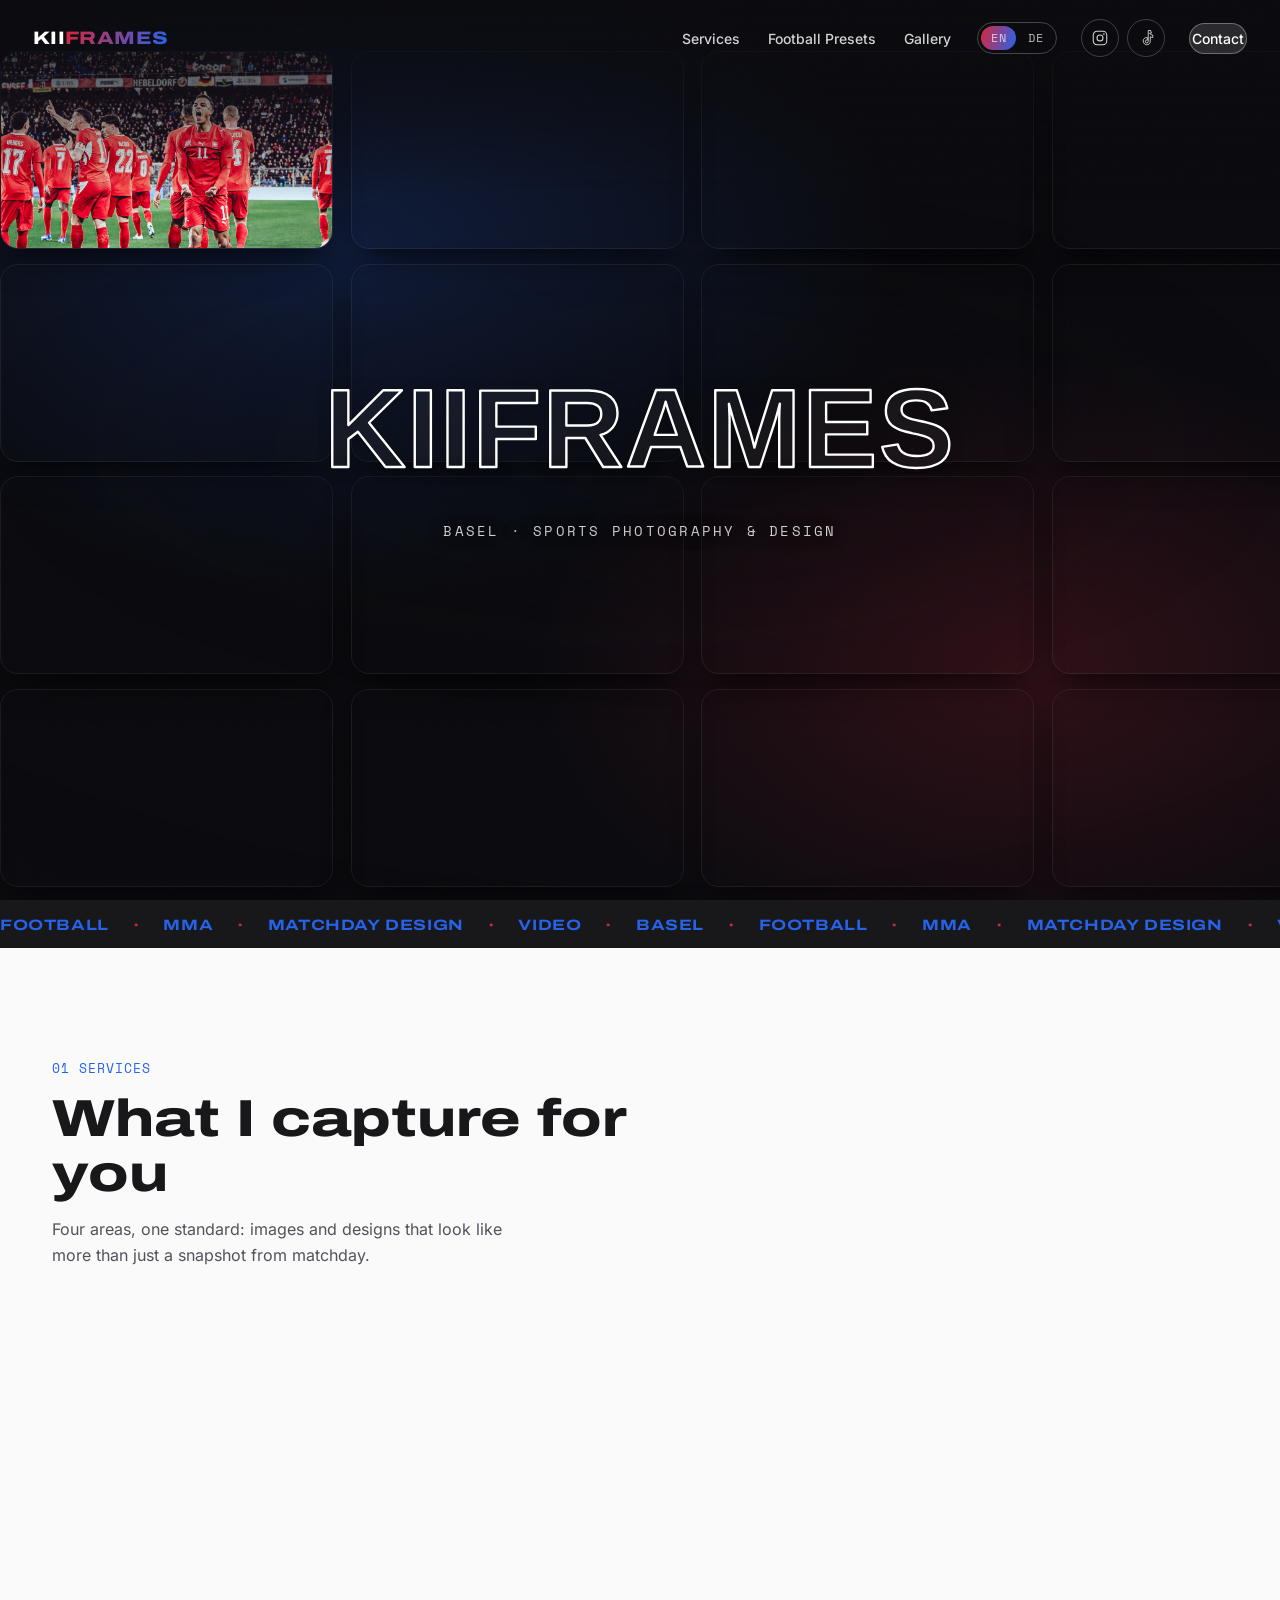
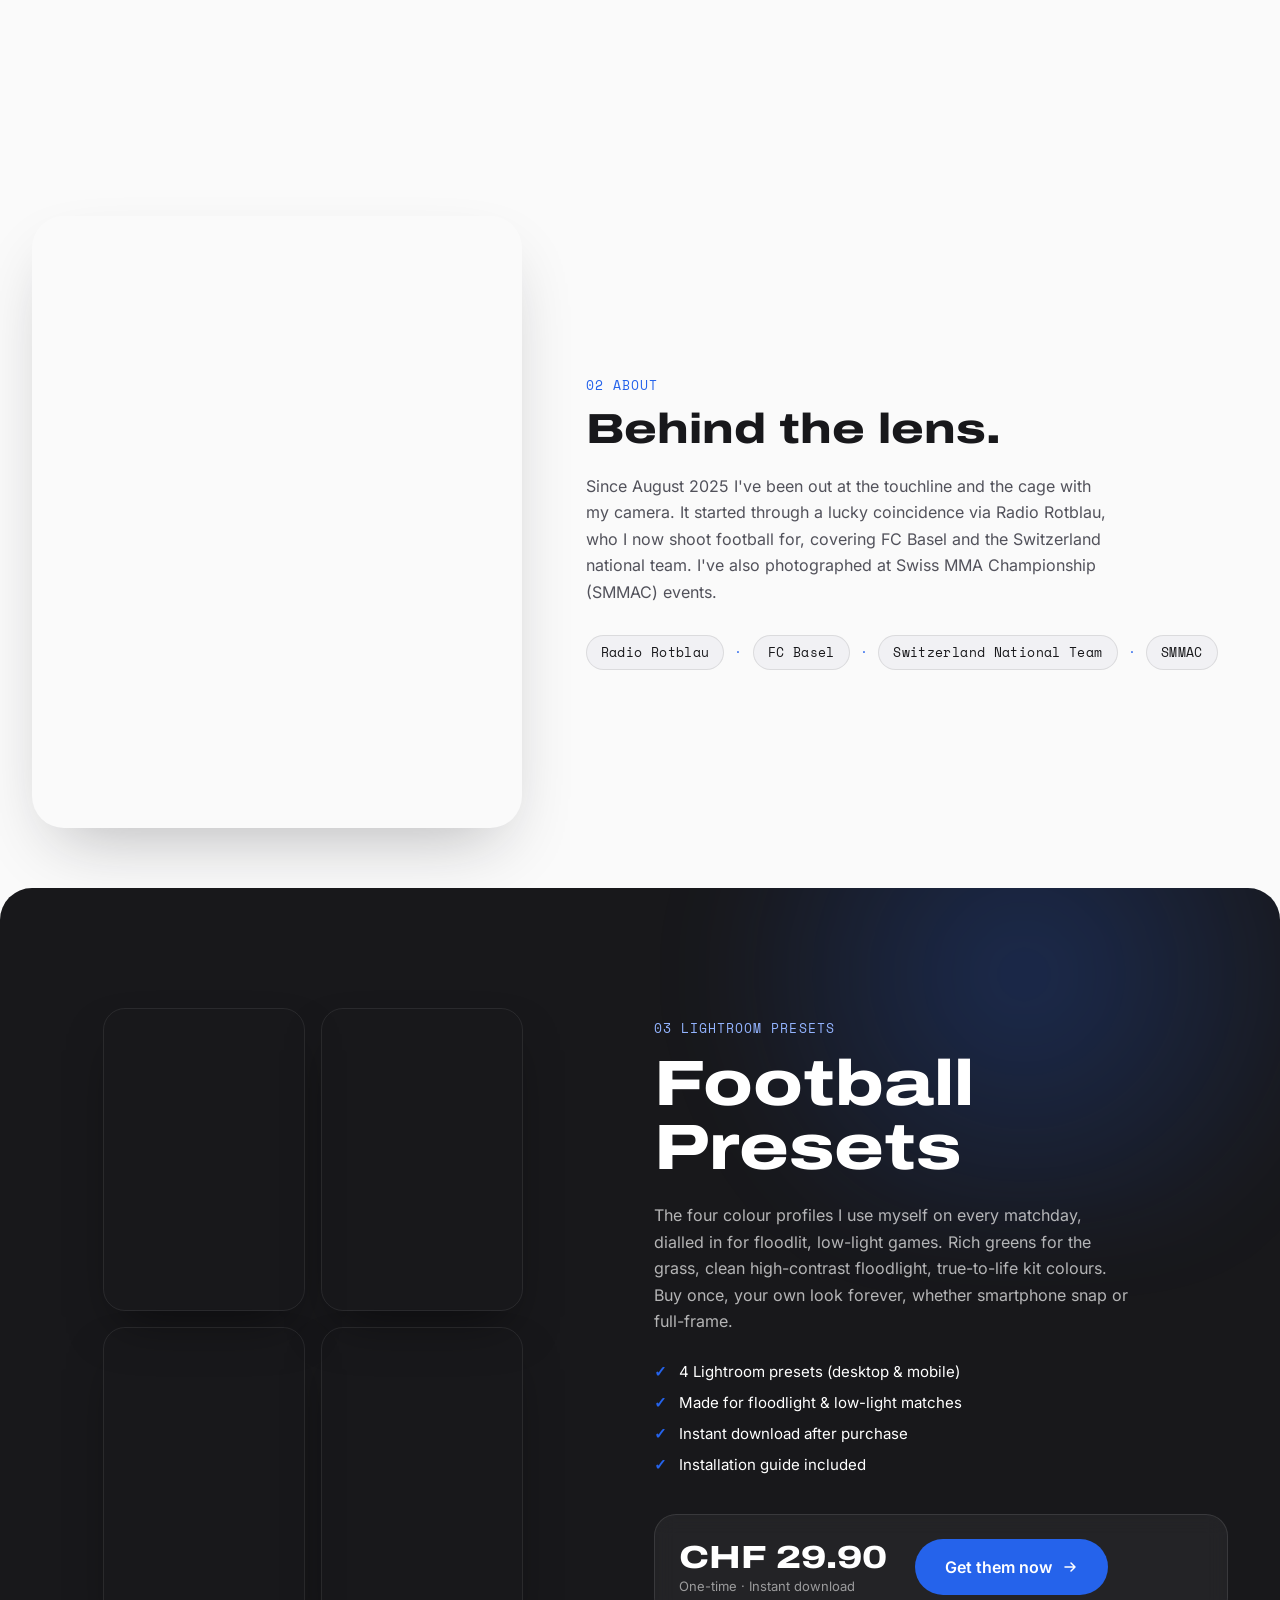
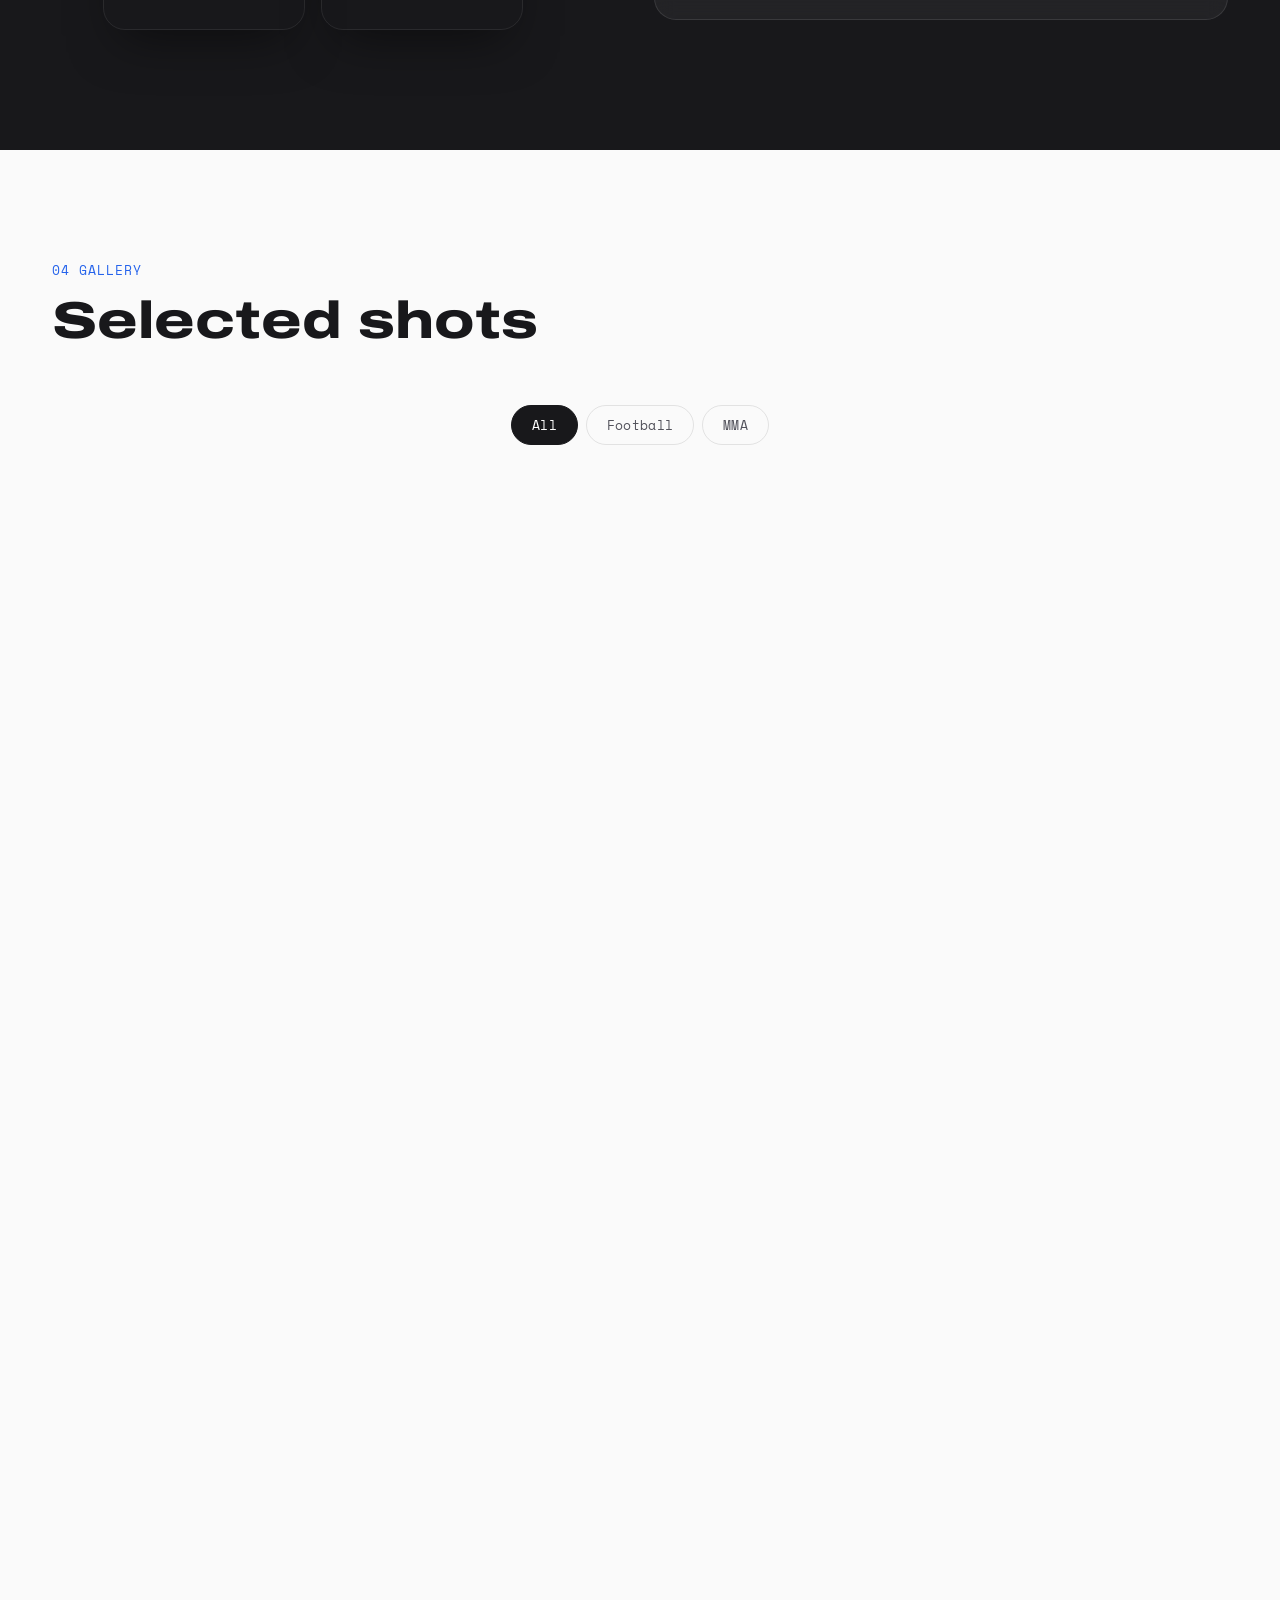
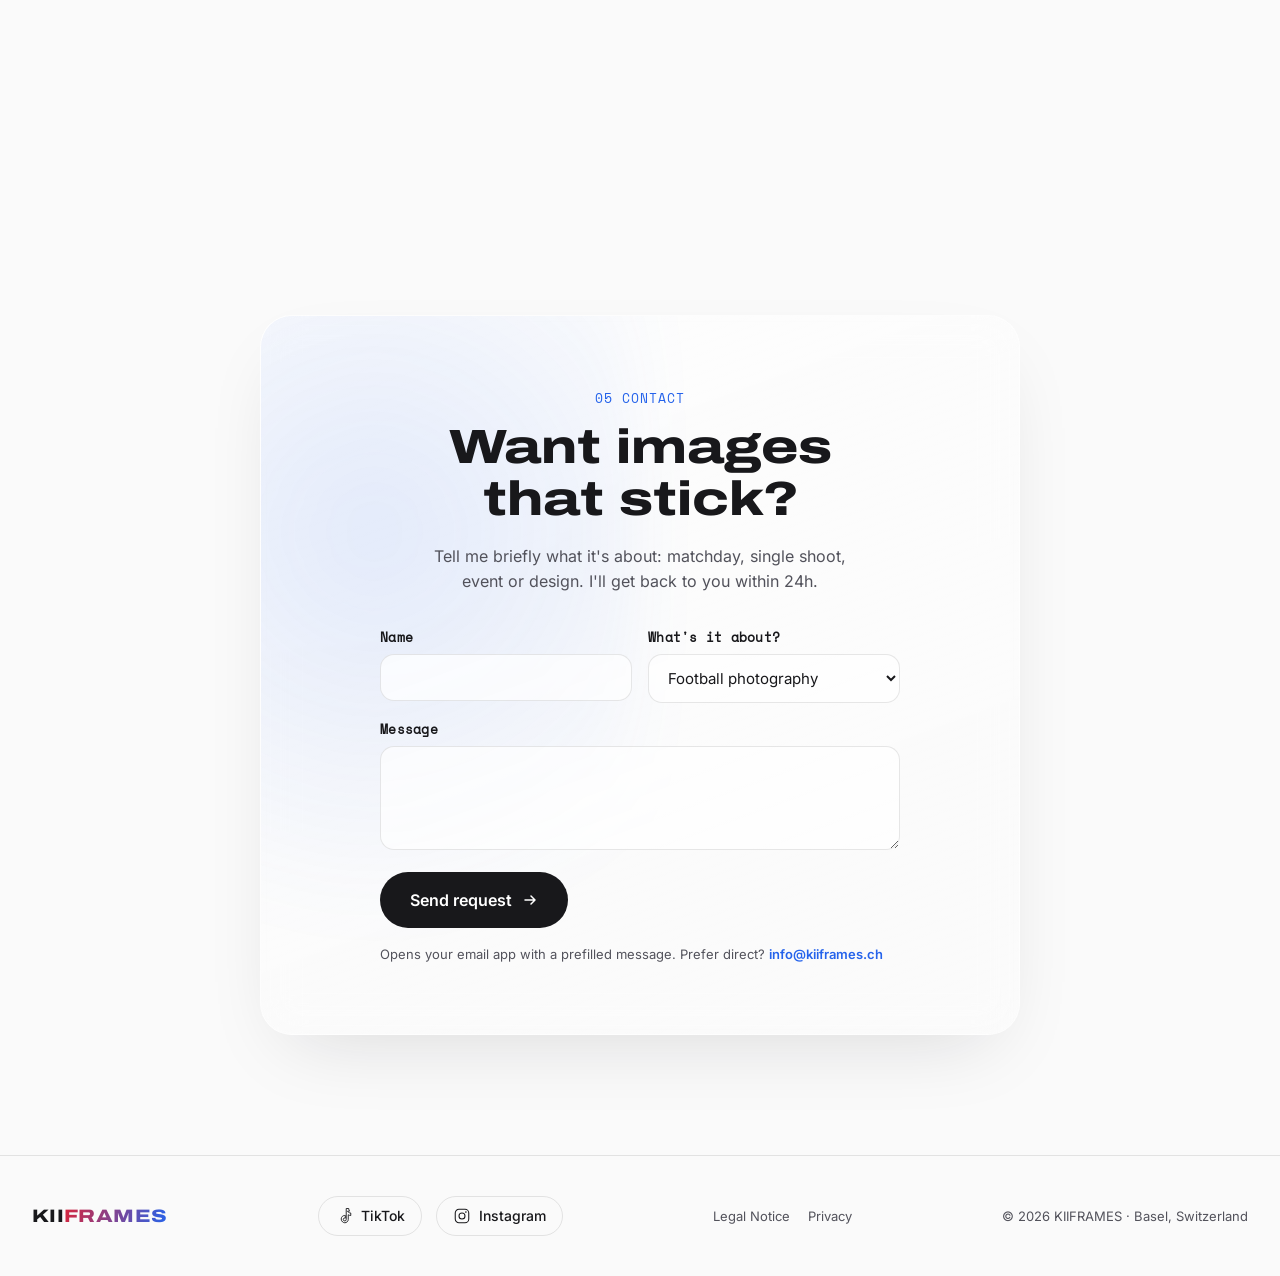
==== commit a7118199: "feat: subtle photo background for light sections + copy cleanup - Add a fixed, slightly blurred sign" ====
--- a/index.html
+++ b/index.html
@@ -4,10 +4,10 @@
 <meta charset="UTF-8">
 <meta name="viewport" content="width=device-width, initial-scale=1.0">
 <meta http-equiv="Content-Security-Policy" content="default-src 'self'; base-uri 'self'; object-src 'none'; img-src 'self' data:; style-src 'self'; font-src 'self'; script-src 'self'; connect-src 'self'; form-action 'self'">
-<title>KIIFRAMES — Sports Photography & Design from Basel</title>
+<title>KIIFRAMES · Sports Photography & Design from Basel</title>
 
 <!-- ===== SEO ===== -->
-<meta name="description" content="Sports photography, matchday design and football presets from Basel. Football, MMA and video — the moment before it becomes history.">
+<meta name="description" content="Sports photography, matchday design and football presets from Basel. Football, MMA and video. The moment before it becomes history.">
 <meta name="author" content="KIIFRAMES">
 <meta name="theme-color" content="#14141A">
 <link rel="canonical" href="https://kiiframes.ch/">
@@ -17,7 +17,7 @@
 <meta property="og:locale" content="en">
 <meta property="og:locale:alternate" content="de_CH">
 <meta property="og:site_name" content="KIIFRAMES">
-<meta property="og:title" content="KIIFRAMES — Sports Photography & Design from Basel">
+<meta property="og:title" content="KIIFRAMES · Sports Photography & Design from Basel">
 <meta property="og:description" content="Sports photography, matchday design and football presets. Football, MMA and video from Basel.">
 <meta property="og:url" content="https://kiiframes.ch/">
 <meta property="og:image" content="https://kiiframes.ch/images/basel-celly-scream.jpg">
@@ -25,7 +25,7 @@
 
 <!-- ===== Twitter Card ===== -->
 <meta name="twitter:card" content="summary_large_image">
-<meta name="twitter:title" content="KIIFRAMES — Sports Photography & Design from Basel">
+<meta name="twitter:title" content="KIIFRAMES · Sports Photography & Design from Basel">
 <meta name="twitter:description" content="Sports photography, matchday design and football presets. Football, MMA and video from Basel.">
 <meta name="twitter:image" content="https://kiiframes.ch/images/basel-celly-scream.jpg">
 
@@ -153,7 +153,7 @@
 <!-- ===== SERVICES ===== -->
 <section class="services" id="leistungen" aria-labelledby="services-title">
   <div class="section-head">
-    <p class="section-eyebrow" data-i18n="svc_eyebrow">01 — Services</p>
+    <p class="section-eyebrow" data-i18n="svc_eyebrow">01 Services</p>
     <h2 class="section-title" id="services-title" data-i18n="svc_title">What I capture for you</h2>
     <p class="section-desc" data-i18n="svc_desc">Four areas, one standard: images and designs that look like more than just a snapshot from matchday.</p>
   </div>
@@ -161,19 +161,19 @@
     <button class="service-card" data-modal="modal-fussball" aria-haspopup="dialog">
       <div class="service-card-media"><img src="images/goal-strike.jpg" alt="Football photography" loading="lazy" decoding="async"></div>
       <div class="service-card-glass" aria-hidden="true"></div>
-      <div class="service-card-body"><span class="service-card-tag">01</span><h3 data-i18n="card1_h3">Football<br>Photography</h3><p class="service-card-price" data-i18n="card1_price">from CHF 25.– / player</p></div>
+      <div class="service-card-body"><span class="service-card-tag">01</span><h3 data-i18n="card1_h3">Football<br>Photography</h3><p class="service-card-price" data-i18n="card1_price">from CHF 25 / player</p></div>
       <span class="service-card-arrow" aria-hidden="true"><svg width="20" height="20" viewBox="0 0 20 20" fill="none"><path d="M5 15L15 5M15 5H7M15 5V13" stroke="currentColor" stroke-width="1.5" stroke-linecap="round" stroke-linejoin="round"/></svg></span>
     </button>
     <button class="service-card" data-modal="modal-mma" aria-haspopup="dialog">
       <div class="service-card-media"><img src="images/mma-cage-scream.jpg" alt="MMA photography" loading="lazy" decoding="async"></div>
       <div class="service-card-glass" aria-hidden="true"></div>
-      <div class="service-card-body"><span class="service-card-tag">02</span><h3 data-i18n="card2_h3">MMA<br>Photography</h3><p class="service-card-price" data-i18n="card2_price">CHF 450.– / event</p></div>
+      <div class="service-card-body"><span class="service-card-tag">02</span><h3 data-i18n="card2_h3">MMA<br>Photography</h3><p class="service-card-price" data-i18n="card2_price">CHF 450 / event</p></div>
       <span class="service-card-arrow" aria-hidden="true"><svg width="20" height="20" viewBox="0 0 20 20" fill="none"><path d="M5 15L15 5M15 5H7M15 5V13" stroke="currentColor" stroke-width="1.5" stroke-linecap="round" stroke-linejoin="round"/></svg></span>
     </button>
     <button class="service-card" data-modal="modal-design" aria-haspopup="dialog">
       <div class="service-card-media"><img src="images/matchday-poster-design.jpg" alt="Matchday design" loading="lazy" decoding="async"></div>
       <div class="service-card-glass" aria-hidden="true"></div>
-      <div class="service-card-body"><span class="service-card-tag">03</span><h3 data-i18n="card3_h3">Matchday<br>Design</h3><p class="service-card-price" data-i18n="card3_price">CHF 45.– / poster</p></div>
+      <div class="service-card-body"><span class="service-card-tag">03</span><h3 data-i18n="card3_h3">Matchday<br>Design</h3><p class="service-card-price" data-i18n="card3_price">CHF 45 / poster</p></div>
       <span class="service-card-arrow" aria-hidden="true"><svg width="20" height="20" viewBox="0 0 20 20" fill="none"><path d="M5 15L15 5M15 5H7M15 5V13" stroke="currentColor" stroke-width="1.5" stroke-linecap="round" stroke-linejoin="round"/></svg></span>
     </button>
     <button class="service-card" data-modal="modal-video" aria-haspopup="dialog">
@@ -190,16 +190,12 @@
   <div class="about-inner">
     <div class="about-media"><img src="images/about-portrait.jpg" alt="KIIFRAMES behind the camera" loading="lazy" decoding="async"></div>
     <div class="about-content">
-      <p class="section-eyebrow" data-i18n="about_eyebrow">02 — About</p>
+      <p class="section-eyebrow" data-i18n="about_eyebrow">02 About</p>
       <h2 class="about-title" id="about-title" data-i18n="about_title">Behind the lens.</h2>
       <p class="about-text" data-i18n="about_p1">
-        Since August 2025 I've been out at the touchline and the cage with my camera — it started through a
+        Since August 2025 I've been out at the touchline and the cage with my camera. It started through a
         lucky coincidence via Radio Rotblau, who I now shoot football for, covering FC Basel and the Switzerland
         national team. I've also photographed at Swiss MMA Championship (SMMAC) events.
-      </p>
-      <p class="about-text" data-i18n="about_p2">
-        I'm not interested in the perfectly staged photo, but in the moment just before — the tension, the scream,
-        the split second that decides win or loss.
       </p>
       <div class="about-logos">
         <span>Radio Rotblau</span><span>·</span><span data-i18n="about_logo1">FC Basel</span><span>·</span><span data-i18n="about_logo2">Switzerland National Team</span><span>·</span><span data-i18n="about_logo3">SMMAC</span>
@@ -240,12 +236,12 @@
       </div>
     </div>
     <div class="presets-content">
-      <p class="section-eyebrow" data-i18n="pre_eyebrow">03 — Lightroom Presets</p>
+      <p class="section-eyebrow" data-i18n="pre_eyebrow">03 Lightroom Presets</p>
       <h2 class="presets-title" id="presets-title" data-i18n="pre_title">Football<br>Presets</h2>
       <p class="presets-desc" data-i18n="pre_desc">
-        The four colour profiles I use myself on every matchday — dialled in for floodlit, low-light
+        The four colour profiles I use myself on every matchday, dialled in for floodlit, low-light
         games. Rich greens for the grass, clean high-contrast floodlight, true-to-life kit colours. Buy
-        once, your own look forever — whether smartphone snap or full-frame.
+        once, your own look forever, whether smartphone snap or full-frame.
       </p>
       <ul class="presets-features">
         <li><span class="check" aria-hidden="true">✓</span> <span data-i18n="pre_f1">4 Lightroom presets (desktop &amp; mobile)</span></li>
@@ -270,7 +266,7 @@
 <!-- ===== GALLERY ===== -->
 <section class="gallery" id="galerie" aria-labelledby="gallery-title">
   <div class="section-head">
-    <p class="section-eyebrow" data-i18n="gal_eyebrow">04 — Gallery</p>
+    <p class="section-eyebrow" data-i18n="gal_eyebrow">04 Gallery</p>
     <h2 class="section-title" id="gallery-title" data-i18n="gal_title">Selected shots</h2>
   </div>
   <div class="gallery-filters" role="group" aria-label="Filter gallery by sport">
@@ -303,9 +299,9 @@
 <!-- ===== CONTACT ===== -->
 <section class="contact" id="kontakt" aria-labelledby="contact-title">
   <div class="contact-glass-panel">
-    <p class="section-eyebrow" data-i18n="con_eyebrow">05 — Contact</p>
+    <p class="section-eyebrow" data-i18n="con_eyebrow">05 Contact</p>
     <h2 class="contact-title" id="contact-title" data-i18n="con_title">Want images<br>that stick?</h2>
-    <p class="contact-desc" data-i18n="con_desc">Tell me briefly what it's about — matchday, single shoot, event or design. I'll get back to you within 24h.</p>
+    <p class="contact-desc" data-i18n="con_desc">Tell me briefly what it's about: matchday, single shoot, event or design. I'll get back to you within 24h.</p>
 
     <form class="contact-form" id="contactForm" novalidate>
       <div class="form-row">
@@ -386,13 +382,13 @@
     <div class="modal-body">
       <span class="service-card-tag">01</span>
       <h3 id="m-fussball-title" data-i18n="mf_title">Football Photography</h3>
-      <p class="modal-price" data-i18n="mf_price">CHF 25.– per player</p>
-      <p class="modal-text" data-i18n="mf_text">I join your team on matchday and deliver strong, individual shots of every player — action, emotion, portrait moments. Perfect for social media, sponsors or as a memory of the season.</p>
+      <p class="modal-price" data-i18n="mf_price">CHF 25 per player</p>
+      <p class="modal-text" data-i18n="mf_text">I join your team on matchday and deliver strong, individual shots of every player: action, emotion, portrait moments. Perfect for social media, sponsors or as a memory of the season.</p>
       <ul class="modal-list">
         <li data-i18n="mf_li1">At least 5 players from the team need to be interested</li>
         <li data-i18n="mf_li2">Edited, print-ready images per player</li>
         <li data-i18n="mf_li3">Digital delivery within a few days</li>
-        <li data-i18n="mf_li4">Travel within BL/BS included — outside on surcharge (travel)</li>
+        <li data-i18n="mf_li4">Travel within BL/BS included, outside on surcharge (travel)</li>
       </ul>
       <a href="mailto:info@kiiframes.ch?subject=Enquiry%20Football%20Photography" class="btn btn-primary btn-large"><span data-i18n="btn_send">Send request</span><svg width="16" height="16" viewBox="0 0 16 16" fill="none" aria-hidden="true"><path d="M3 8h10M9 4l4 4-4 4" stroke="currentColor" stroke-width="1.5" stroke-linecap="round" stroke-linejoin="round"/></svg></a>
     </div>
@@ -407,13 +403,13 @@
     <div class="modal-body">
       <span class="service-card-tag">02</span>
       <h3 id="m-mma-title" data-i18n="mm_title">MMA Photography</h3>
-      <p class="modal-price" data-i18n="mm_price">CHF 450.– per event</p>
-      <p class="modal-text" data-i18n="mm_text">Cage action lives on timing and light — that's exactly where I come in. I cover your event or gym and deliver the most intense moments of the night, from walkout to victory pose.</p>
+      <p class="modal-price" data-i18n="mm_price">CHF 450 per event</p>
+      <p class="modal-text" data-i18n="mm_text">Cage action lives on timing and light, that's exactly where I come in. I cover your event or gym and deliver the most intense moments of the night, from walkout to victory pose.</p>
       <ul class="modal-list">
         <li data-i18n="mm_li1">Day rate, regardless of the number of fighters</li>
         <li data-i18n="mm_li2">Covers walkouts, fights and victory celebrations</li>
         <li data-i18n="mm_li3">Edited selection as a digital gallery</li>
-        <li data-i18n="mm_li4">Use within BS/BL included — longer distances outside on surcharge (travel)</li>
+        <li data-i18n="mm_li4">Use within BS/BL included, longer distances outside on surcharge (travel)</li>
       </ul>
       <a href="mailto:info@kiiframes.ch?subject=Enquiry%20MMA%20Photography" class="btn btn-primary btn-large"><span data-i18n="btn_send">Send request</span><svg width="16" height="16" viewBox="0 0 16 16" fill="none" aria-hidden="true"><path d="M3 8h10M9 4l4 4-4 4" stroke="currentColor" stroke-width="1.5" stroke-linecap="round" stroke-linejoin="round"/></svg></a>
     </div>
@@ -428,12 +424,12 @@
     <div class="modal-body">
       <span class="service-card-tag">03</span>
       <h3 id="m-design-title" data-i18n="md_title">Matchday Design</h3>
-      <p class="modal-price" data-i18n="md_price">CHF 45.– per poster</p>
+      <p class="modal-price" data-i18n="md_price">CHF 45 per poster</p>
       <p class="modal-text" data-i18n="md_text">A strong matchday poster turns a good photo into a showpiece for social media. I design pro matchday posters or other custom designs around your game.</p>
       <ul class="modal-list">
         <li data-i18n="md_li1">Matchday poster in club or event look</li>
         <li data-i18n="md_li2">Other designs on request (story templates, announcements)</li>
-        <li data-i18n="md_li3">CHF 45.– per poster</li>
+        <li data-i18n="md_li3">CHF 45 per poster</li>
         <li data-i18n="md_li4">Delivered as a print-ready file</li>
       </ul>
       <a href="mailto:info@kiiframes.ch?subject=Enquiry%20Matchday%20Design" class="btn btn-primary btn-large"><span data-i18n="btn_send">Send request</span><svg width="16" height="16" viewBox="0 0 16 16" fill="none" aria-hidden="true"><path d="M3 8h10M9 4l4 4-4 4" stroke="currentColor" stroke-width="1.5" stroke-linecap="round" stroke-linejoin="round"/></svg></a>
@@ -450,7 +446,7 @@
       <span class="service-card-tag">04</span>
       <h3 id="m-video-title" data-i18n="mv_title">Video</h3>
       <p class="modal-price" data-i18n="mv_price">On request</p>
-      <p class="modal-text" data-i18n="mv_text">Every video job is different — effort, edit and delivery format depend heavily on the project. Tell me briefly what you have in mind, and you'll get a fitting quote.</p>
+      <p class="modal-text" data-i18n="mv_text">Every video job is different, effort, edit and delivery format depend heavily on the project. Tell me briefly what you have in mind, and you'll get a fitting quote.</p>
       <ul class="modal-list">
         <li data-i18n="mv_li1">Highlight clips, aftermovies or social content</li>
         <li data-i18n="mv_li2">Price based on effort, length and editing scope</li>
@@ -469,7 +465,7 @@
       <span class="service-card-tag">Football Presets</span>
       <h3 id="m-presets-title" data-i18n="mp_h3">Get your presets</h3>
       <p class="modal-price">CHF 29.90</p>
-      <p class="modal-text" data-i18n="mp_text">Next stop: a secure checkout (card payment, handled by Lemon Squeezy). The moment your payment goes through, you can download all 4 Football Presets plus the install guide — instantly.</p>
+      <p class="modal-text" data-i18n="mp_text">Next stop: a secure checkout (card payment, handled by Lemon Squeezy). The moment your payment goes through, you can download all 4 Football Presets plus the install guide, instantly.</p>
       <a href="https://kiiframes.lemonsqueezy.com/checkout/buy/02084c9f-2fcd-4712-b14a-61f2d71b6d4f" class="btn btn-primary btn-large"><span data-i18n="btn_order">Continue to checkout</span><svg width="16" height="16" viewBox="0 0 16 16" fill="none" aria-hidden="true"><path d="M3 8h10M9 4l4 4-4 4" stroke="currentColor" stroke-width="1.5" stroke-linecap="round" stroke-linejoin="round"/></svg></a>
     </div>
   </div>
--- a/styles.css
+++ b/styles.css
@@ -45,6 +45,22 @@
   font-family: var(--font-body);
   -webkit-font-smoothing: antialiased;
   overflow-x: hidden;
+}
+
+/* Subtle full-page photo behind the light sections. It's fixed and sits at
+   z-index -1, so the opaque dark sections (hero, presets) naturally cover it
+   and it only shows through the light sections (services, about, gallery,
+   contact, footer). Swap the image url below to change the shot. */
+body::before {
+  content: "";
+  position: fixed;
+  inset: 0;
+  z-index: -1;
+  background: url("images/basel-celly-scream.jpg") center 35% / cover no-repeat;
+  filter: blur(3px);
+  transform: scale(1.06); /* hides the soft blurred edges */
+  opacity: 0.14;
+  pointer-events: none;
 }
 
 img { display: block; max-width: 100%; }
@@ -350,7 +366,7 @@
   z-index: 1;
   pointer-events: none;
   background:
-    linear-gradient(180deg, rgba(11,11,15,0.9) 0%, rgba(11,11,15,0) 22%, rgba(11,11,15,0) 72%, var(--color-bg) 100%),
+    linear-gradient(180deg, rgba(11,11,15,0.9) 0%, rgba(11,11,15,0) 22%),
     radial-gradient(140% 100% at 50% 46%, transparent 52%, rgba(11,11,15,0.26));
 }
 
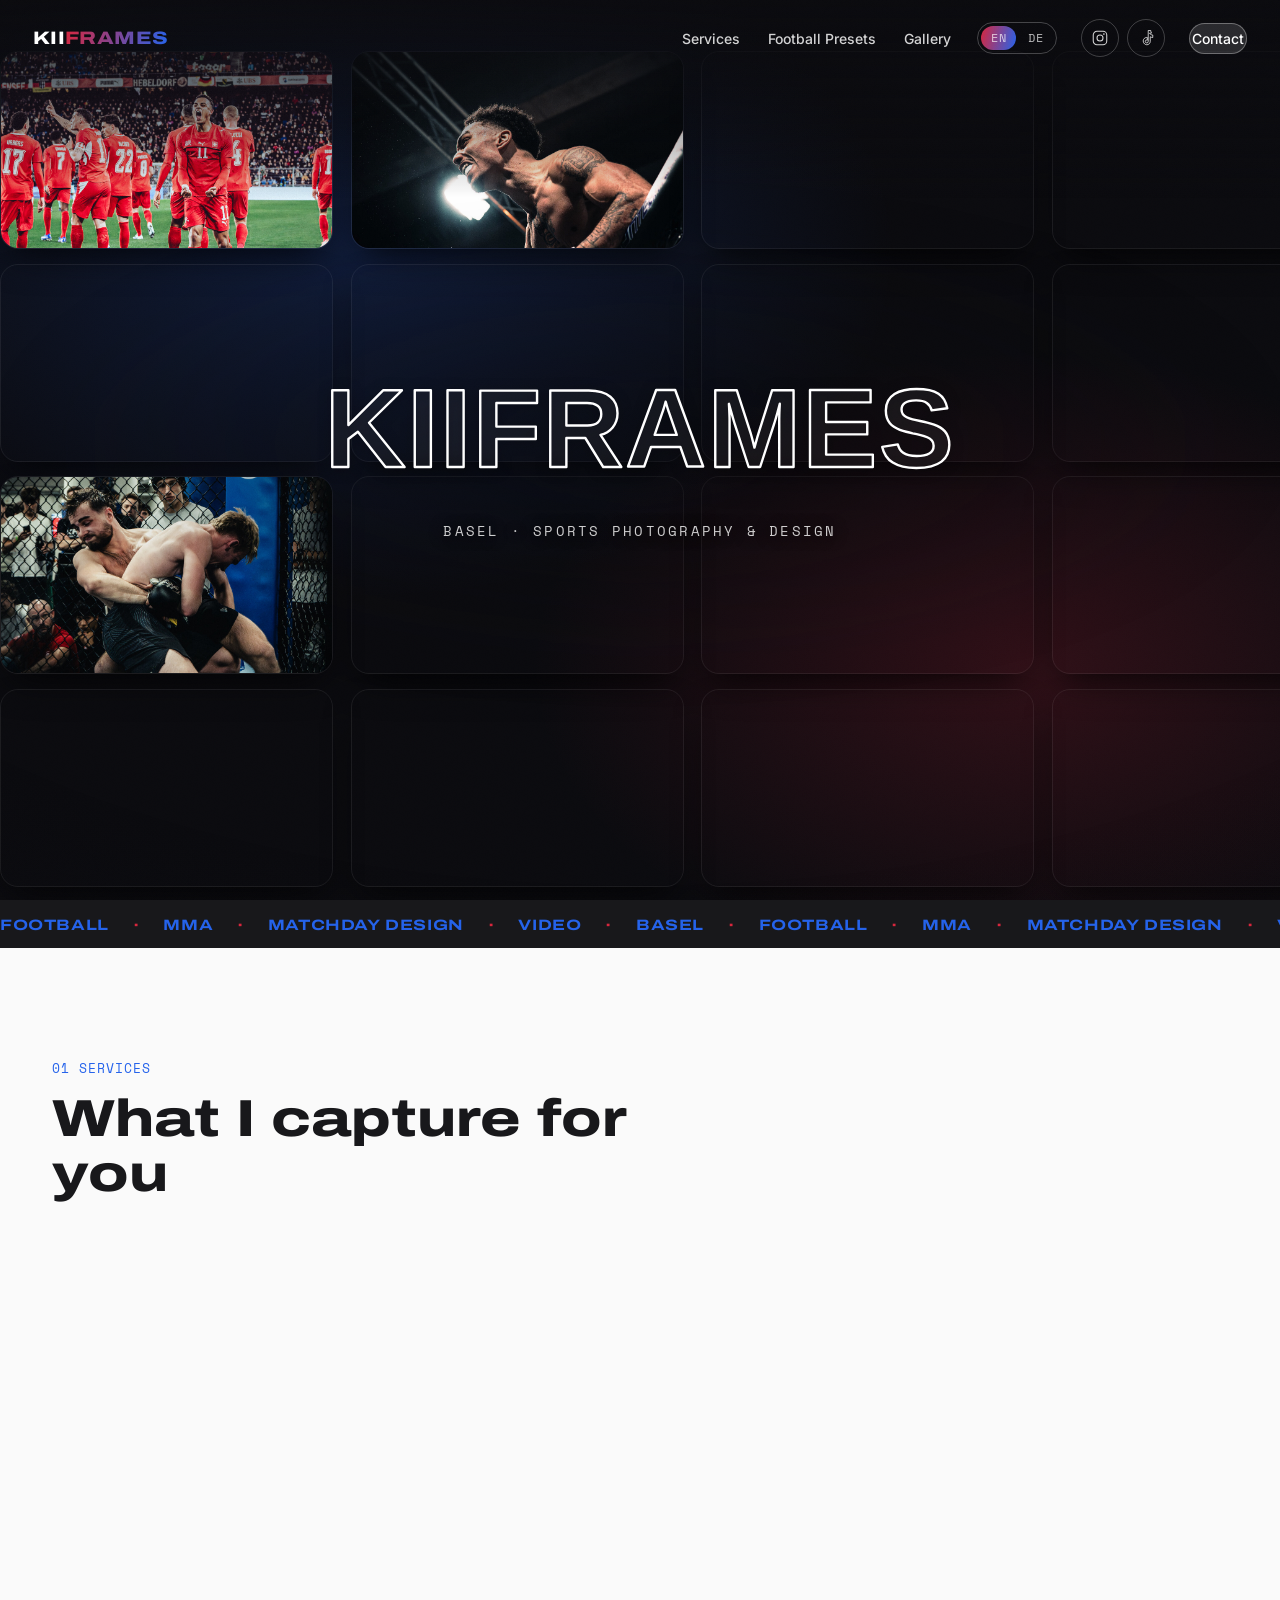
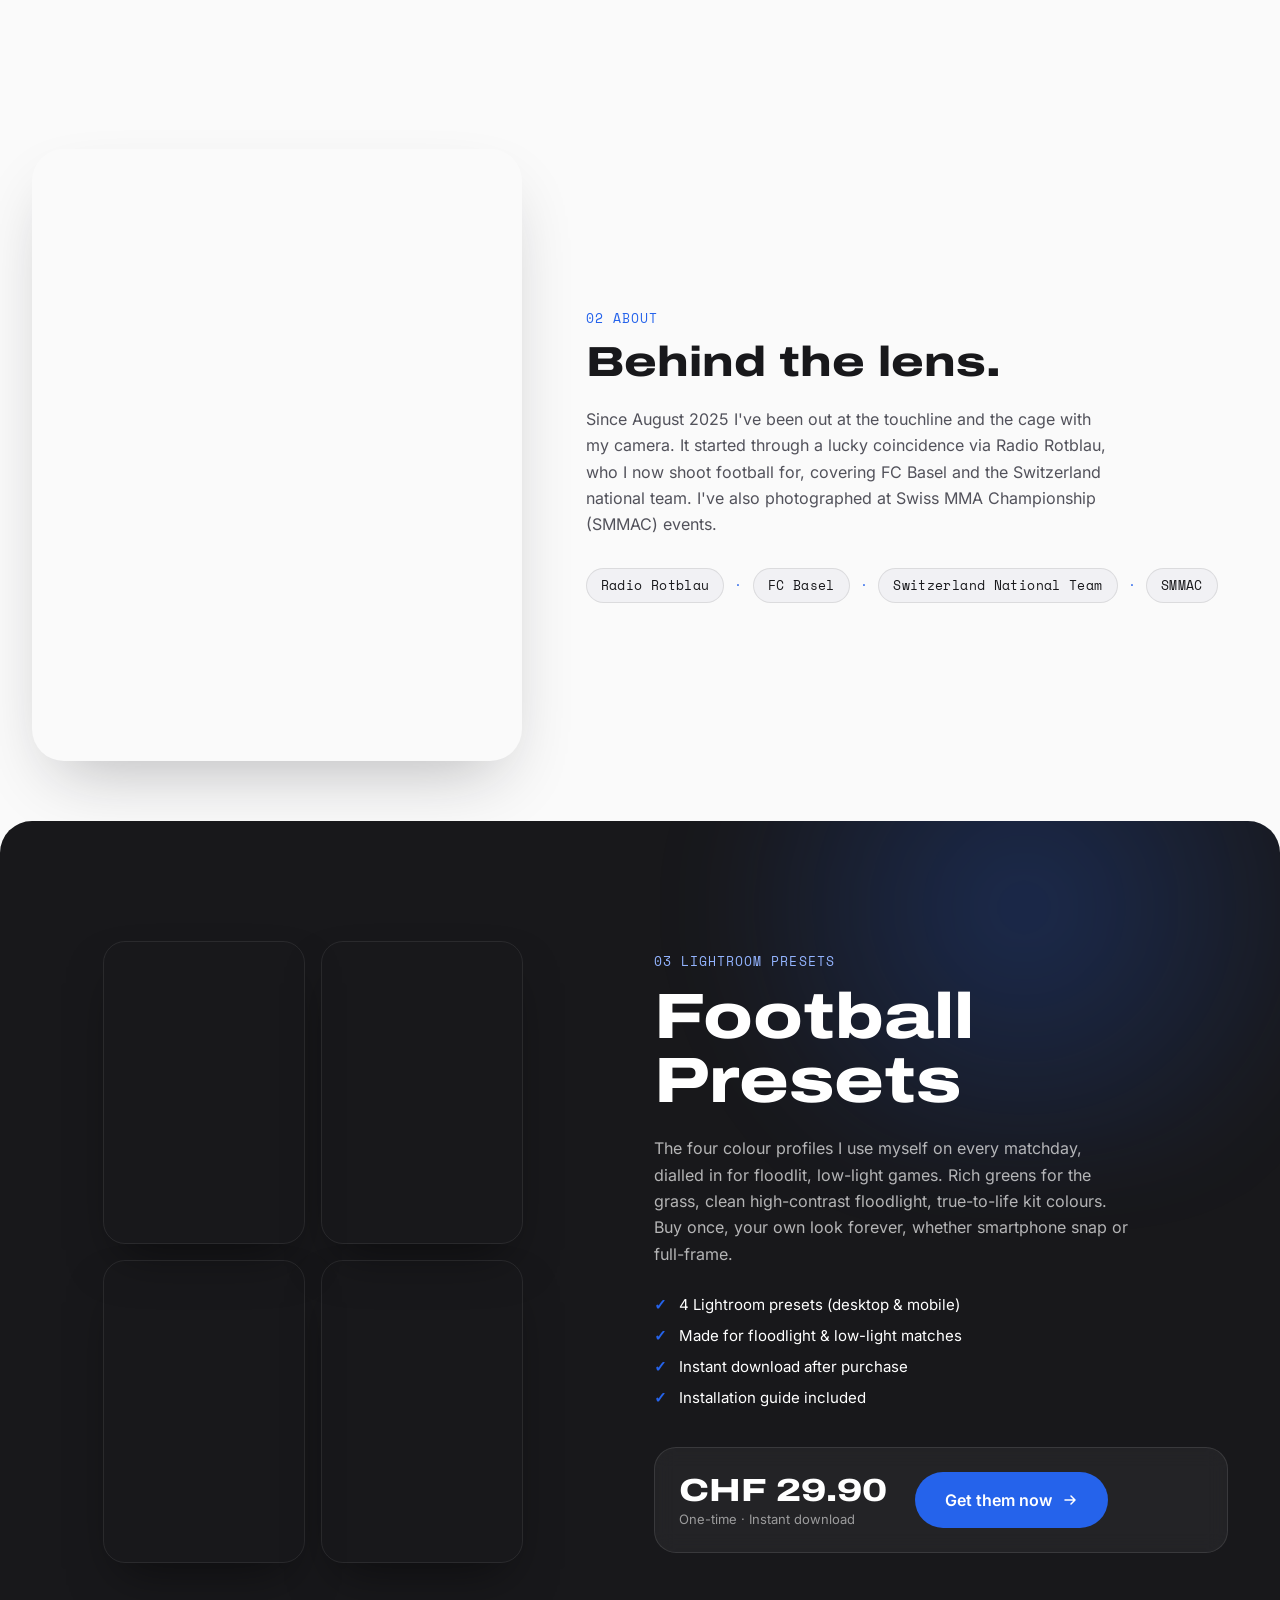
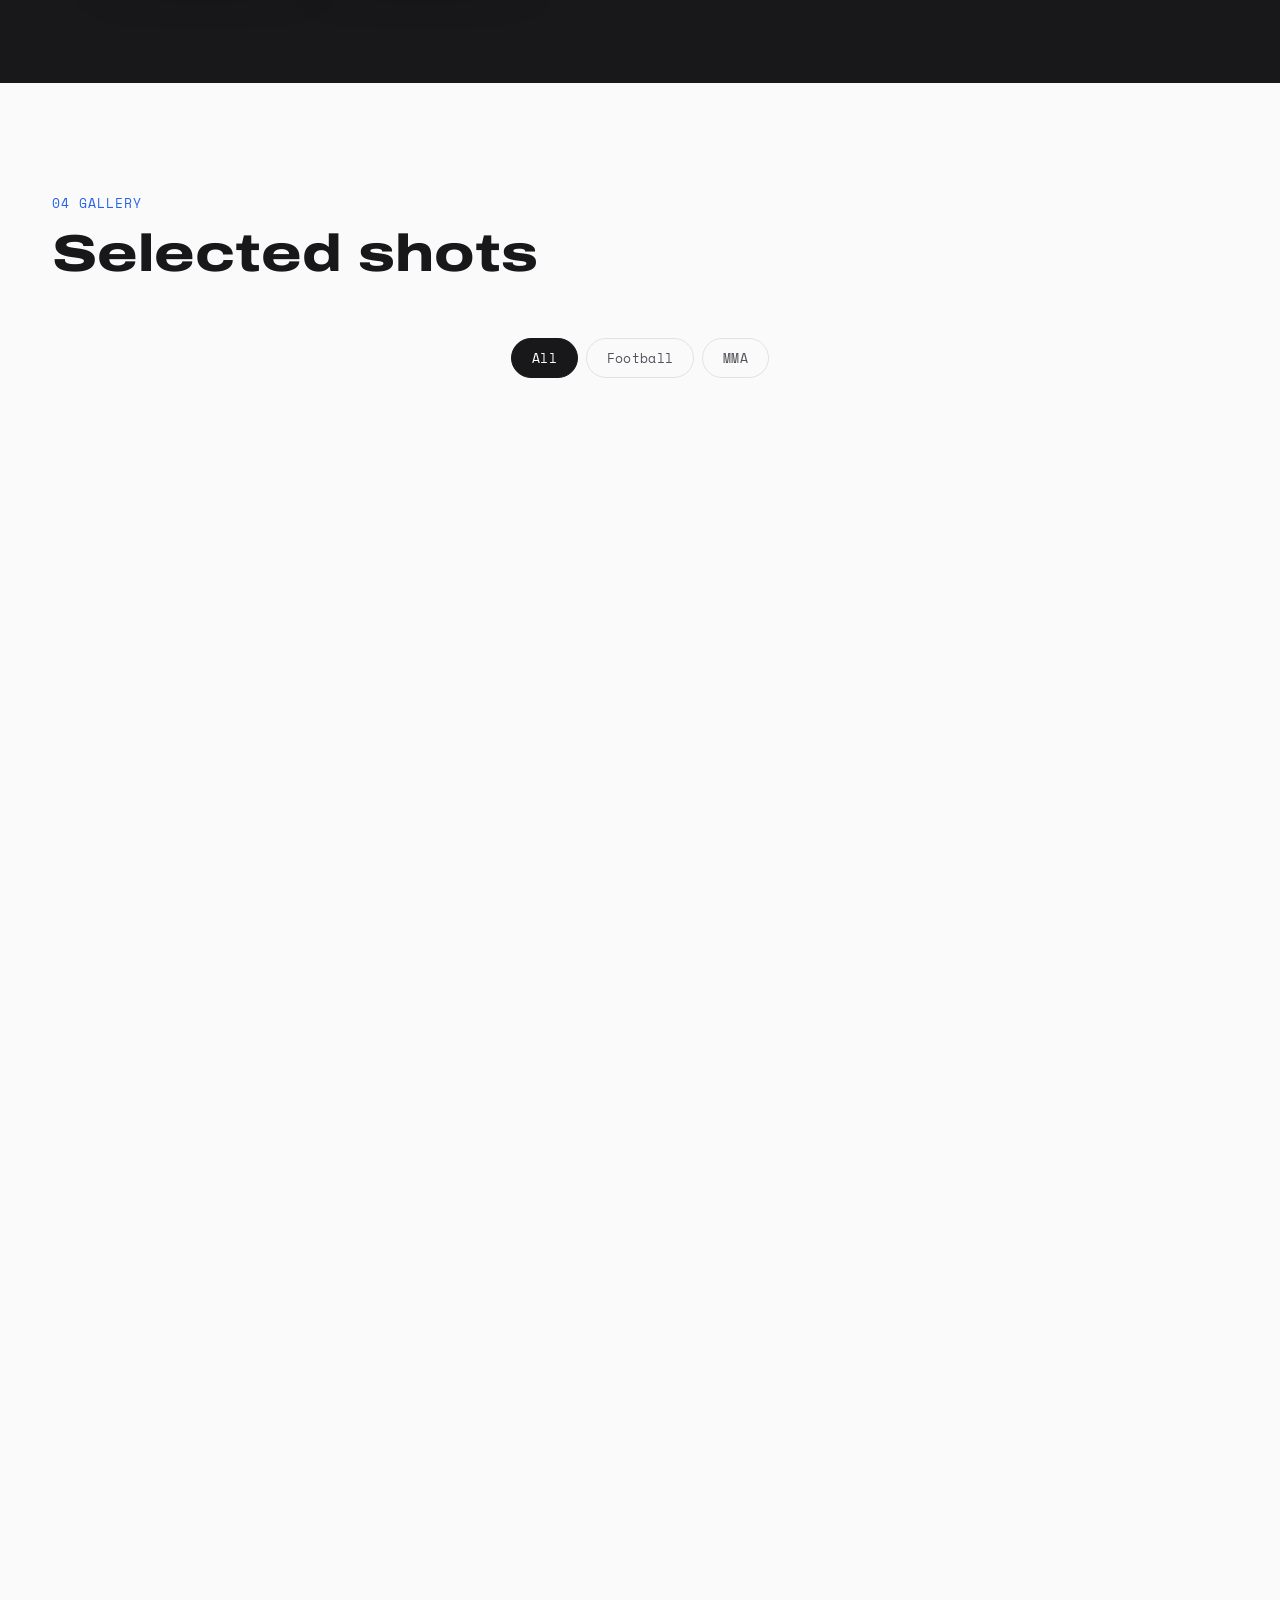
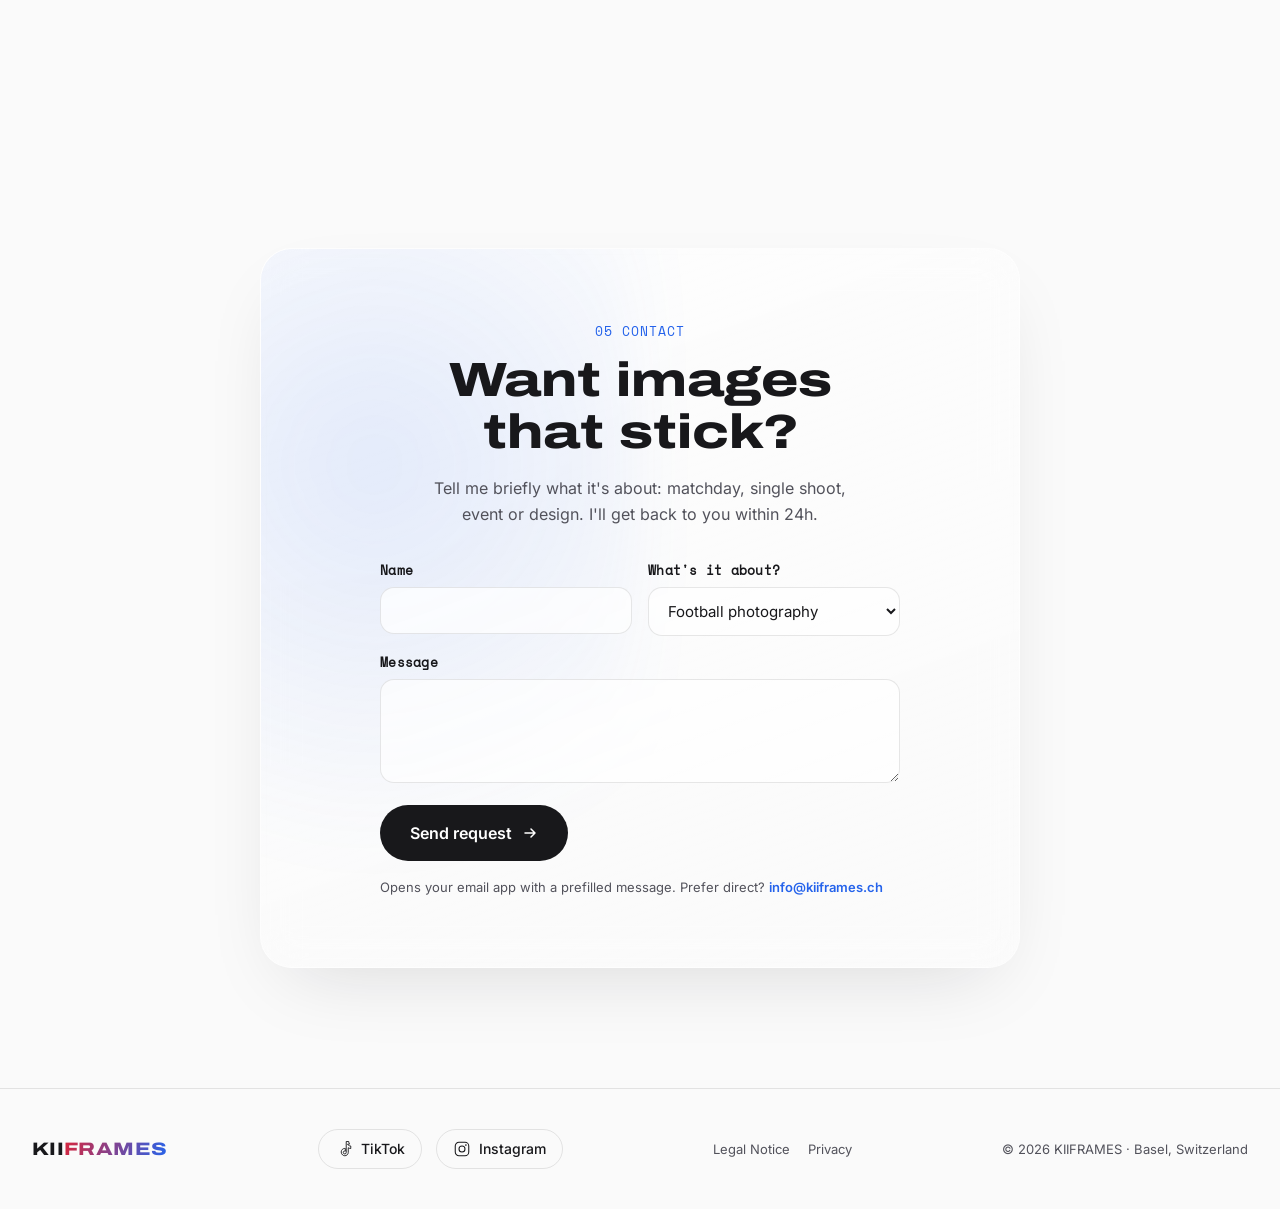
==== commit 30673185: "feat: remove the Services section description Drop the svc_desc paragraph in EN (index.html) and DE " ====
--- a/index.html
+++ b/index.html
@@ -155,7 +155,6 @@
   <div class="section-head">
     <p class="section-eyebrow" data-i18n="svc_eyebrow">01 Services</p>
     <h2 class="section-title" id="services-title" data-i18n="svc_title">What I capture for you</h2>
-    <p class="section-desc" data-i18n="svc_desc">Four areas, one standard: images and designs that look like more than just a snapshot from matchday.</p>
   </div>
   <div class="services-grid">
     <button class="service-card" data-modal="modal-fussball" aria-haspopup="dialog">
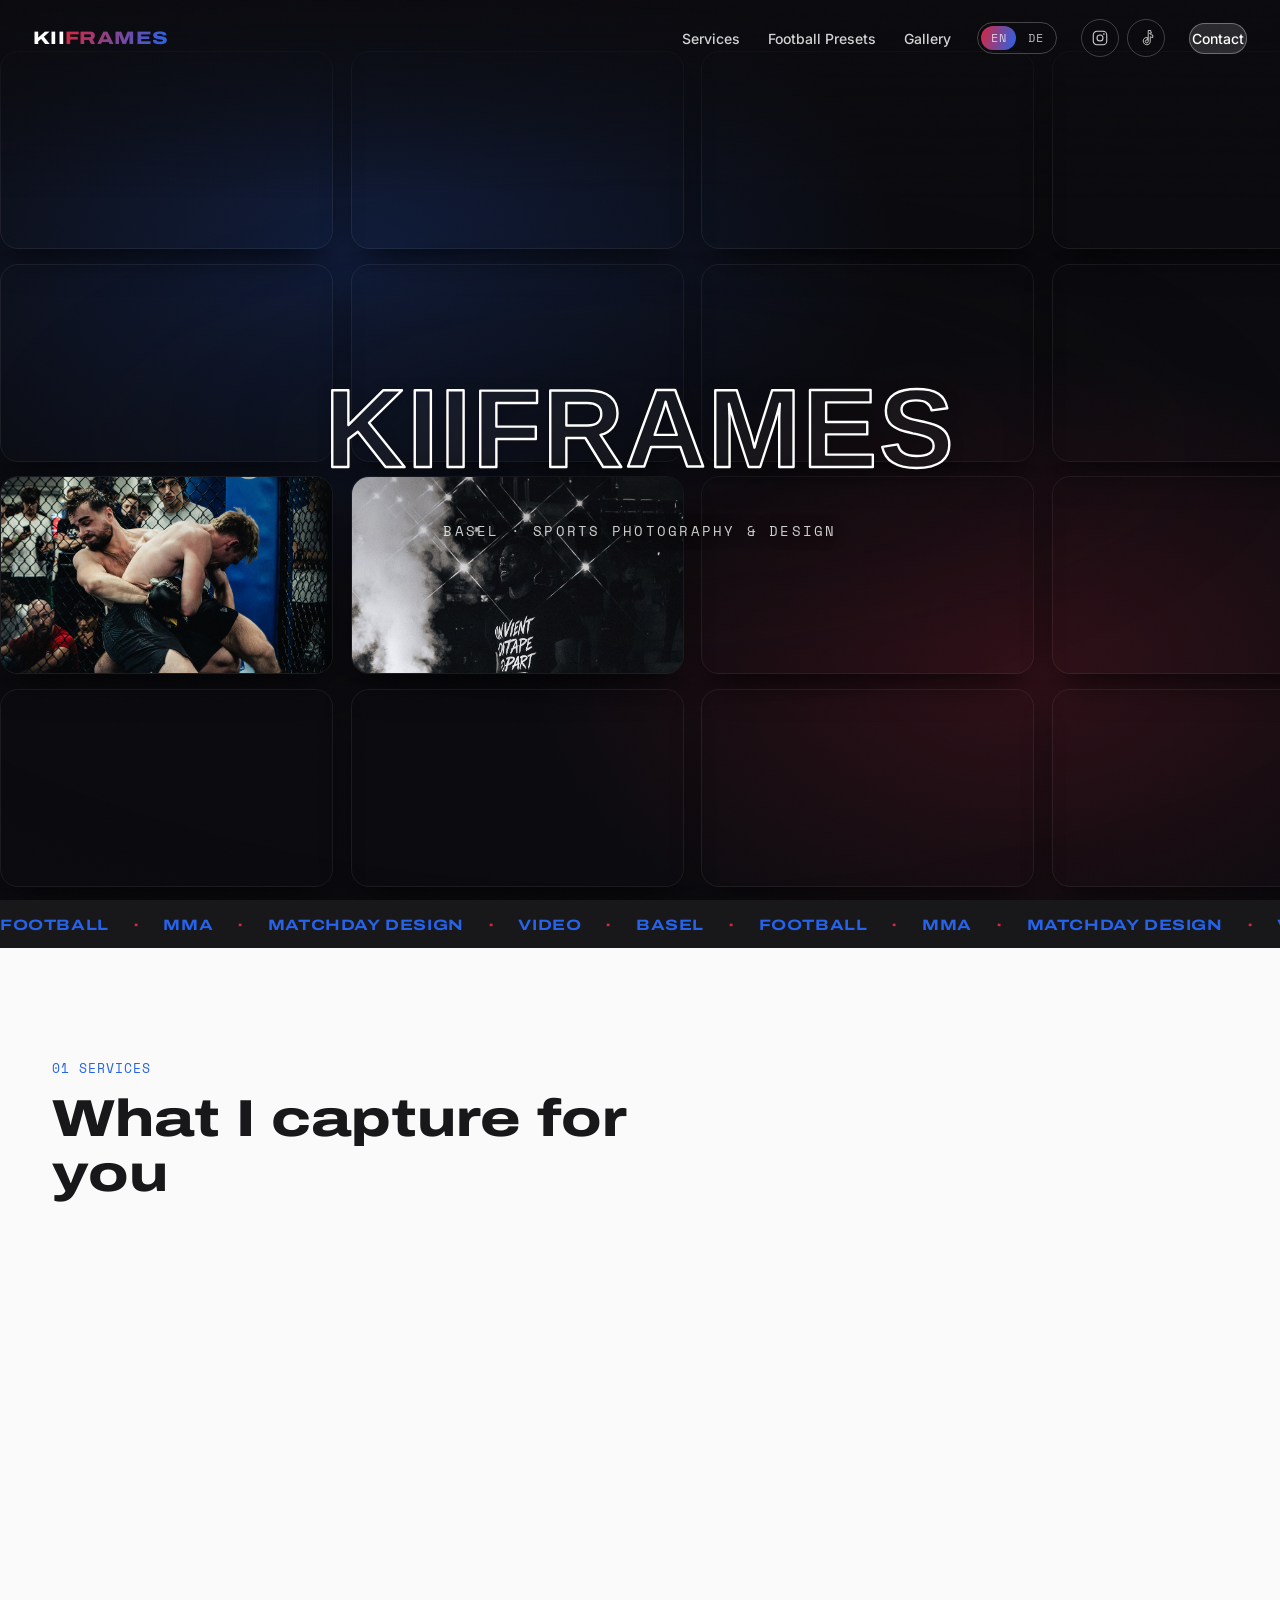
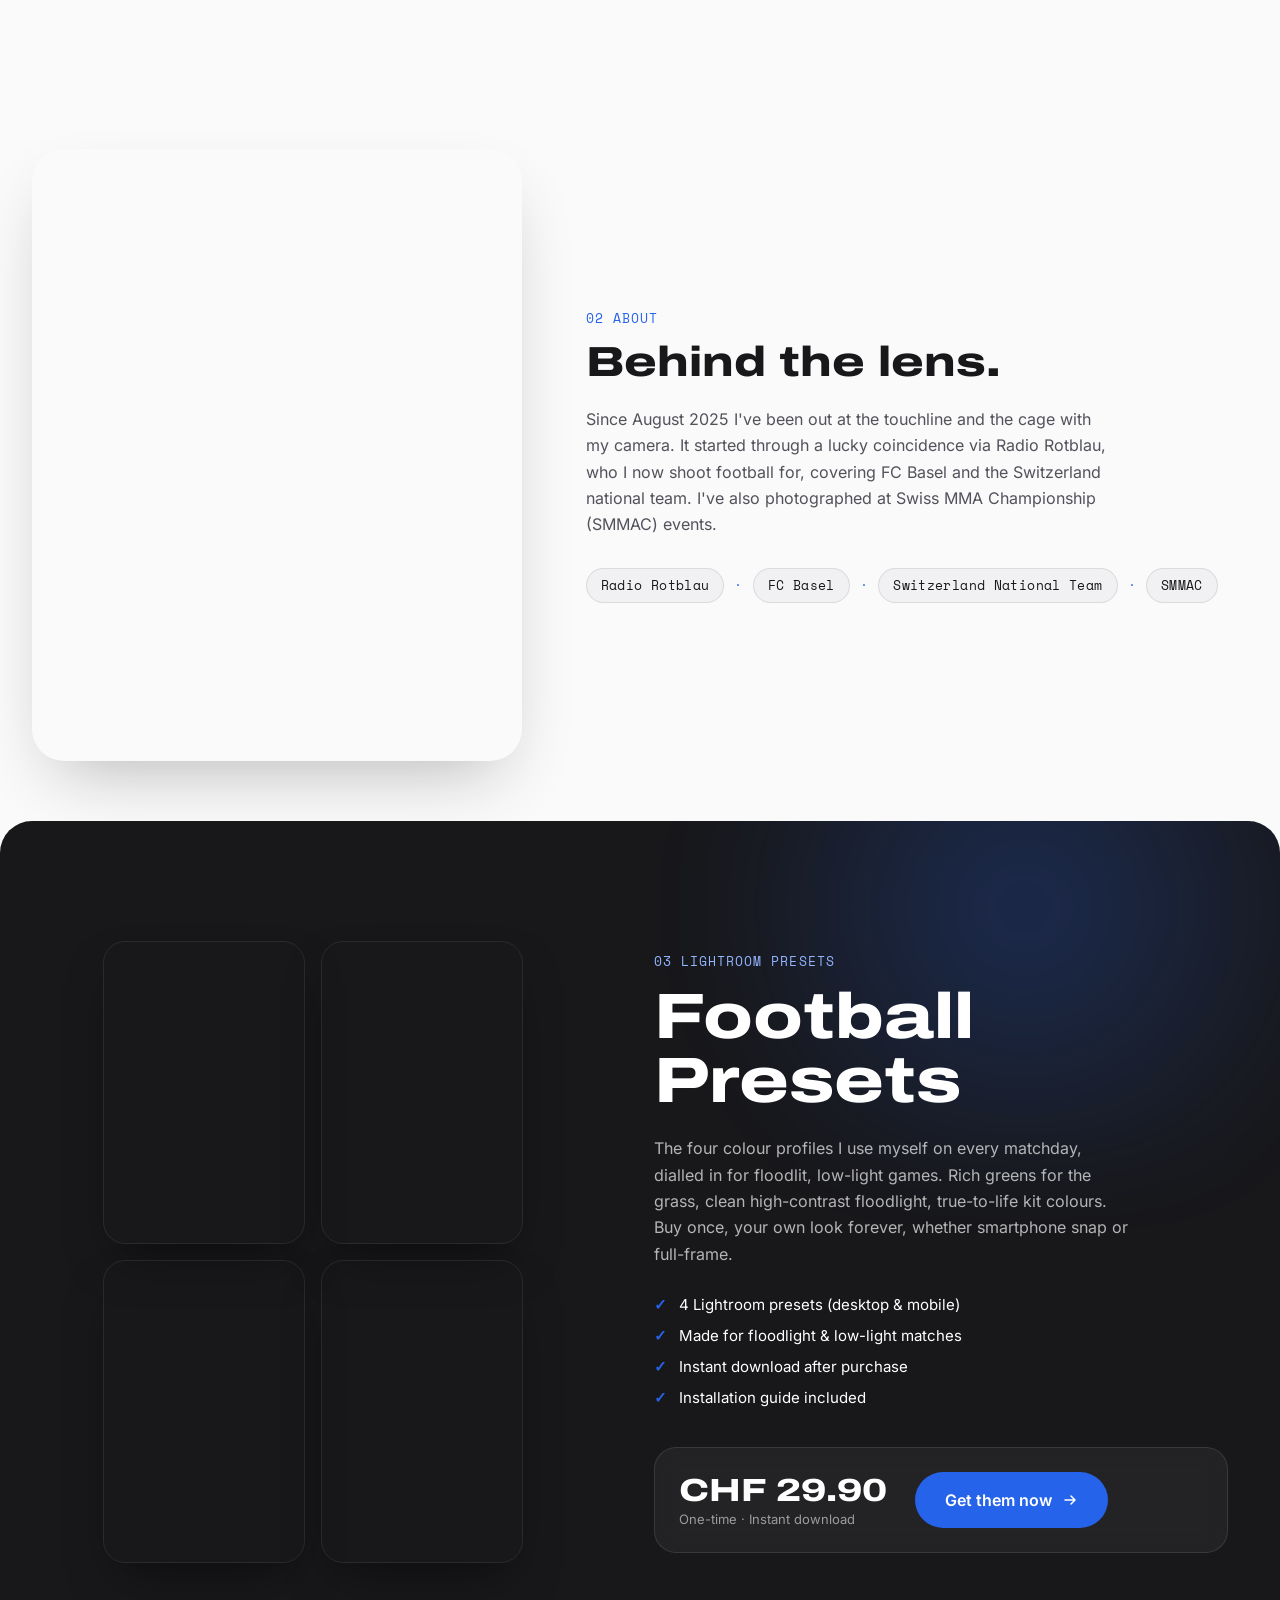
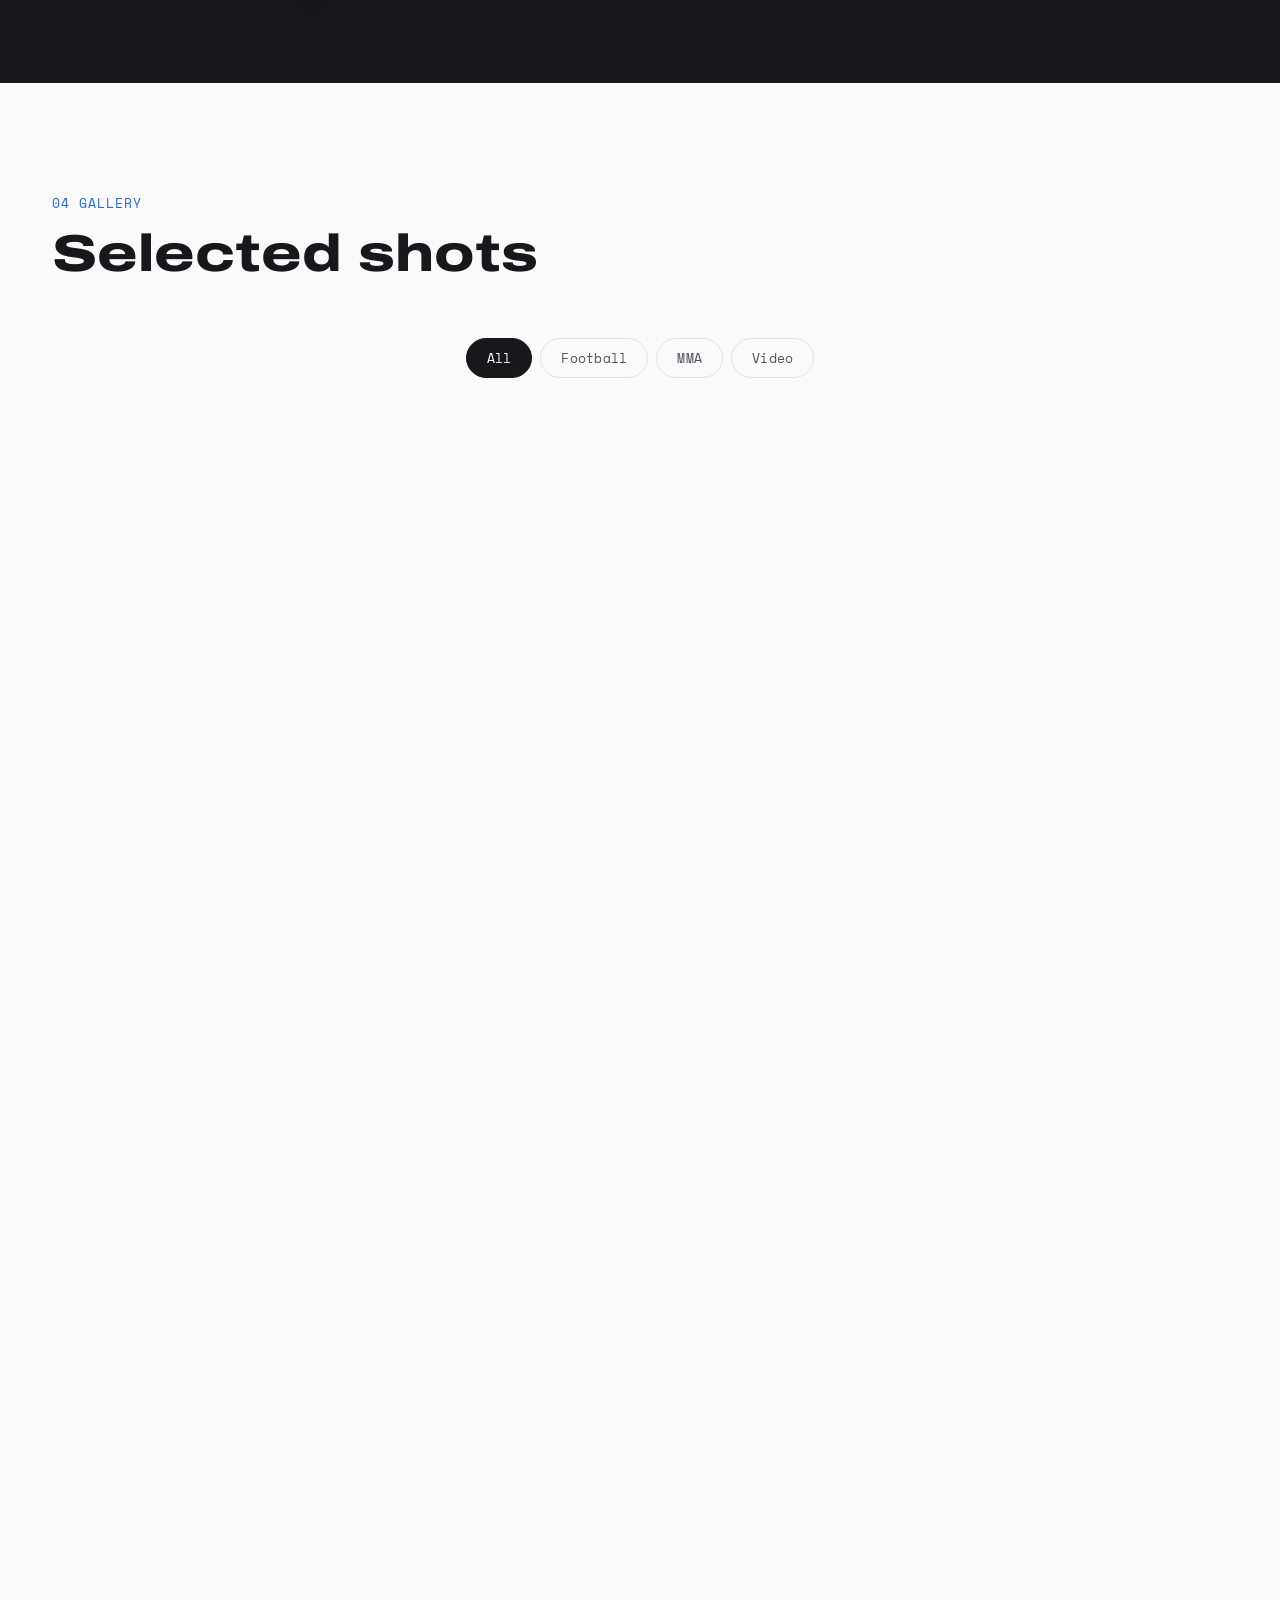
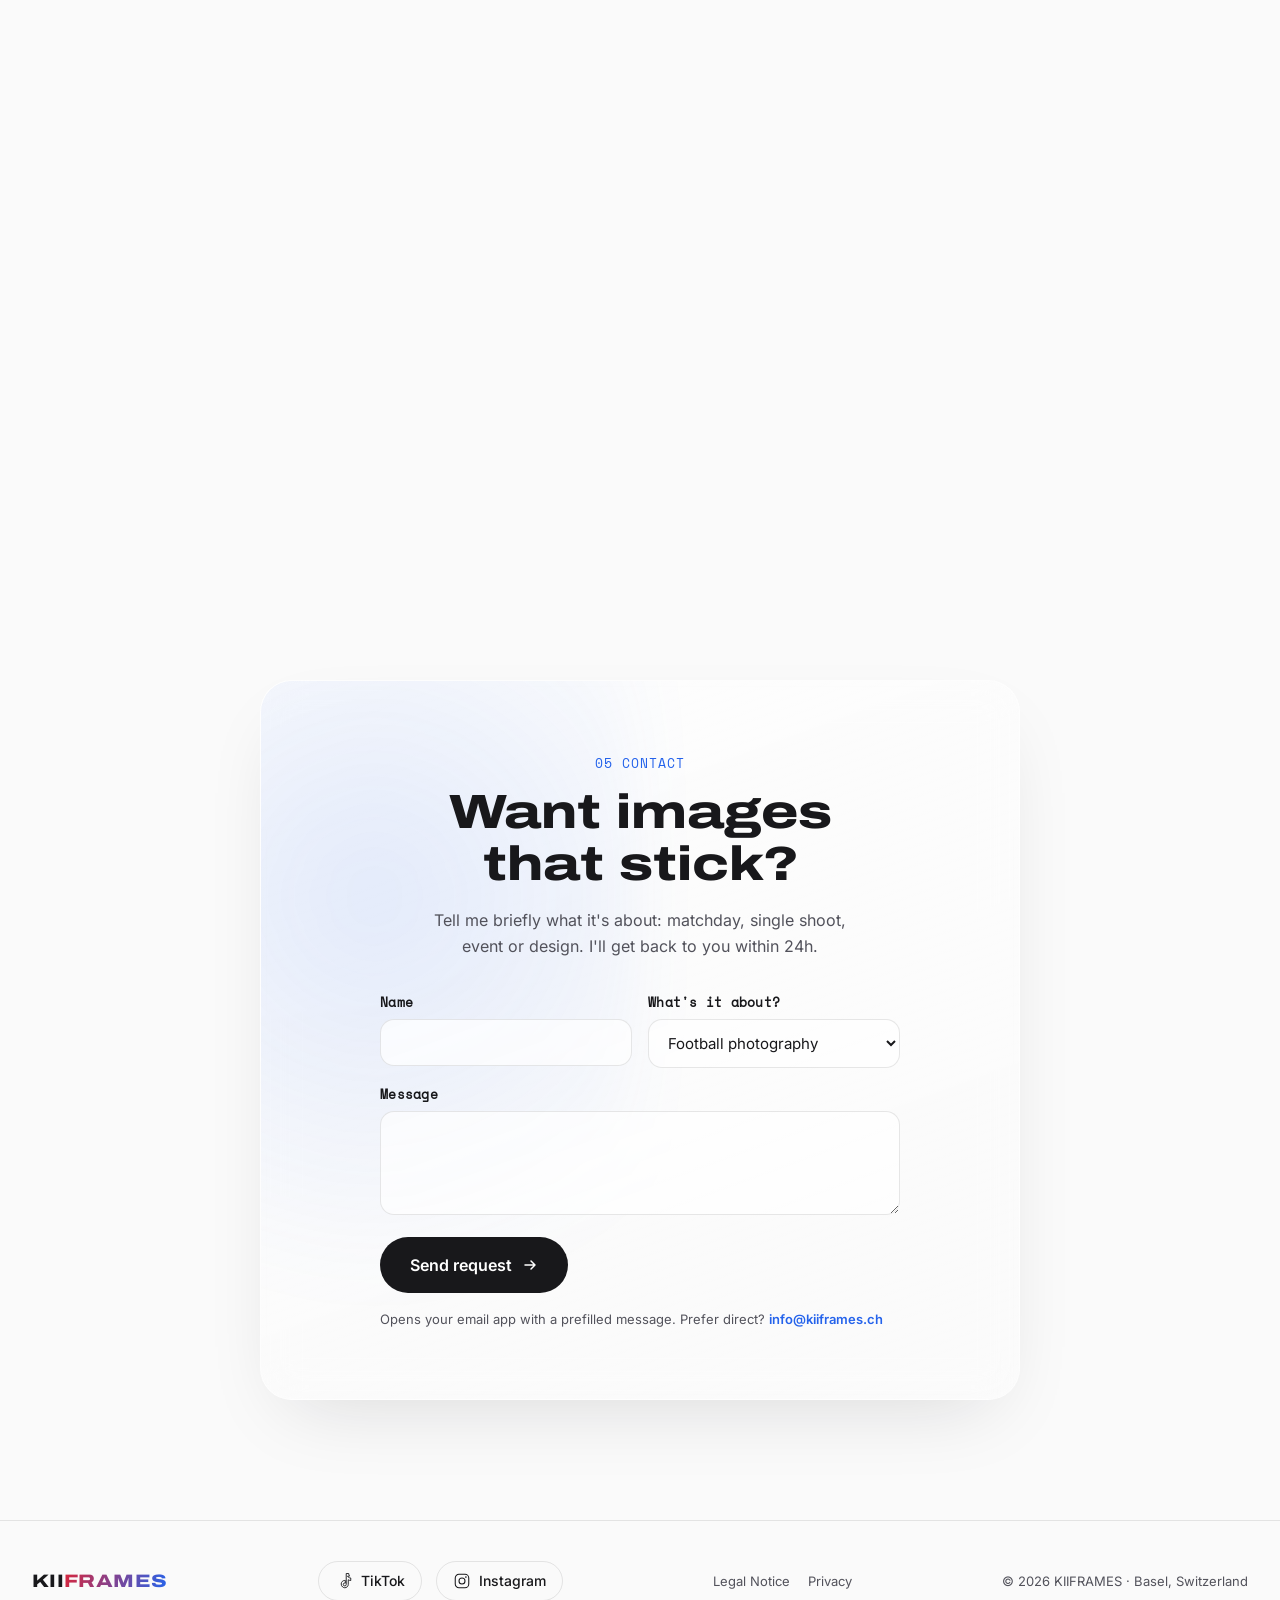
==== commit 7689c316: "feat: add videos to the gallery (SMMAC + release party) - New 'Video' filter in the gallery  - Two p" ====
--- a/index.html
+++ b/index.html
@@ -272,8 +272,11 @@
     <button class="gallery-filter is-active" data-filter="all" aria-pressed="true" data-i18n="gal_f_all">All</button>
     <button class="gallery-filter" data-filter="football" aria-pressed="false" data-i18n="gal_f_football">Football</button>
     <button class="gallery-filter" data-filter="mma" aria-pressed="false">MMA</button>
+    <button class="gallery-filter" data-filter="video" aria-pressed="false">Video</button>
   </div>
   <div class="gallery-grid">
+    <button class="gallery-item gallery-item-tall gallery-item-video" data-cat="video" data-video="videos/smmac.mp4" aria-label="Play SMMAC video"><img src="images/video-poster-smmac.jpg" alt="SMMAC MMA event video" loading="lazy" decoding="async"><span class="gallery-play" aria-hidden="true"><svg width="26" height="26" viewBox="0 0 24 24" fill="currentColor"><path d="M8 5v14l11-7z"/></svg></span></button>
+    <button class="gallery-item gallery-item-tall gallery-item-video" data-cat="video" data-video="videos/release-party.mp4" aria-label="Play release party video"><img src="images/video-poster-release.jpg" alt="Release party video" loading="lazy" decoding="async"><span class="gallery-play" aria-hidden="true"><svg width="26" height="26" viewBox="0 0 24 24" fill="currentColor"><path d="M8 5v14l11-7z"/></svg></span></button>
     <button class="gallery-item gallery-item-tall" data-cat="football" data-lightbox-index="0" aria-label="Enlarge image"><img src="images/basel-celly-scream.jpg" alt="FC Basel goal celebration" loading="lazy" decoding="async"></button>
     <button class="gallery-item" data-cat="football" data-lightbox-index="1" aria-label="Enlarge image"><img src="images/nati-team-photo.jpg" alt="Switzerland national team photo" loading="lazy" decoding="async"></button>
     <button class="gallery-item" data-cat="mma" data-lightbox-index="2" aria-label="Enlarge image"><img src="images/mma-faceoff-red-blue.jpg" alt="MMA face-off" loading="lazy" decoding="async"></button>
@@ -367,7 +370,7 @@
   <div class="lightbox-blur-bg" aria-hidden="true"></div>
   <button class="lightbox-close" data-lightbox-close aria-label="Close">✕</button>
   <button class="lightbox-nav lightbox-prev" data-lightbox-prev aria-label="Previous image"><svg width="22" height="22" viewBox="0 0 22 22" fill="none" aria-hidden="true"><path d="M14 4L7 11l7 7" stroke="currentColor" stroke-width="1.6" stroke-linecap="round" stroke-linejoin="round"/></svg></button>
-  <div class="lightbox-stage"><img src="" alt="" id="lightboxImg"></div>
+  <div class="lightbox-stage"><img src="" alt="" id="lightboxImg"><video id="lightboxVideo" class="is-hidden" controls playsinline preload="metadata"></video></div>
   <button class="lightbox-nav lightbox-next" data-lightbox-next aria-label="Next image"><svg width="22" height="22" viewBox="0 0 22 22" fill="none" aria-hidden="true"><path d="M8 4l7 7-7 7" stroke="currentColor" stroke-width="1.6" stroke-linecap="round" stroke-linejoin="round"/></svg></button>
   <div class="lightbox-counter" id="lightboxCounter" aria-live="polite"></div>
 </div>
--- a/styles.css
+++ b/styles.css
@@ -45,22 +45,6 @@
   font-family: var(--font-body);
   -webkit-font-smoothing: antialiased;
   overflow-x: hidden;
-}
-
-/* Subtle full-page photo behind the light sections. It's fixed and sits at
-   z-index -1, so the opaque dark sections (hero, presets) naturally cover it
-   and it only shows through the light sections (services, about, gallery,
-   contact, footer). Swap the image url below to change the shot. */
-body::before {
-  content: "";
-  position: fixed;
-  inset: 0;
-  z-index: -1;
-  background: url("images/basel-celly-scream.jpg") center 35% / cover no-repeat;
-  filter: blur(3px);
-  transform: scale(1.06); /* hides the soft blurred edges */
-  opacity: 0.14;
-  pointer-events: none;
 }
 
 img { display: block; max-width: 100%; }
@@ -351,6 +335,8 @@
   box-shadow: 0 16px 36px -12px rgba(0,0,0,0.75);
   border: 1px solid rgba(255,255,255,0.07);
 }
+/* Tall portrait shots: pull the crop up so the subject's head stays in frame */
+.marquee-row img[src*="nati-shirt-celebration"] { object-position: center 20%; }
 .marquee-left  { animation: marquee-l 58s linear infinite; }
 .marquee-right { animation: marquee-r 58s linear infinite; }
 .marquee-row:nth-child(2) { animation-duration: 72s; }
@@ -992,6 +978,28 @@
 }
 .gallery-item:hover img { transform: scale(1.08); filter: grayscale(0); }
 .gallery-item:hover::after { opacity: 1; }
+/* Video tiles (portrait, via .gallery-item-tall) */
+.gallery-item-video { cursor: pointer; }
+.gallery-play {
+  position: absolute;
+  inset: 0;
+  margin: auto;
+  width: 68px;
+  height: 68px;
+  z-index: 2;
+  display: grid;
+  place-items: center;
+  color: #fff;
+  background: rgba(0,0,0,0.42);
+  border: 1.5px solid rgba(255,255,255,0.85);
+  border-radius: var(--radius-pill);
+  backdrop-filter: blur(4px);
+  -webkit-backdrop-filter: blur(4px);
+  transition: transform 0.35s var(--ease-out), background 0.3s;
+  pointer-events: none;
+}
+.gallery-play svg { margin-left: 3px; } /* optically centre the play triangle */
+.gallery-item-video:hover .gallery-play { transform: scale(1.12); background: rgba(0,0,0,0.6); }
 @media (max-width: 900px) {
   .gallery-grid { grid-template-columns: repeat(2, 1fr); grid-auto-rows: 180px; }
 }
@@ -1306,6 +1314,15 @@
   object-fit: contain;
   transition: opacity 0.2s ease;
 }
+.lightbox-stage video {
+  display: block;
+  max-width: min(88vw, 1200px);
+  max-height: 84vh;
+  width: auto;
+  height: auto;
+  background: #000;
+}
+.lightbox .is-hidden { display: none !important; }
 .lightbox-close {
   position: absolute;
   top: 28px;
@@ -1369,7 +1386,7 @@
   .lightbox-prev { left: 10px; }
   .lightbox-next { right: 10px; }
   .lightbox-close { top: 16px; right: 16px; width: 38px; height: 38px; }
-  .lightbox-stage, .lightbox-stage img { max-width: 92vw; max-height: 80vh; }
+  .lightbox-stage, .lightbox-stage img, .lightbox-stage video { max-width: 92vw; max-height: 80vh; }
 }
 
 /* ============================================
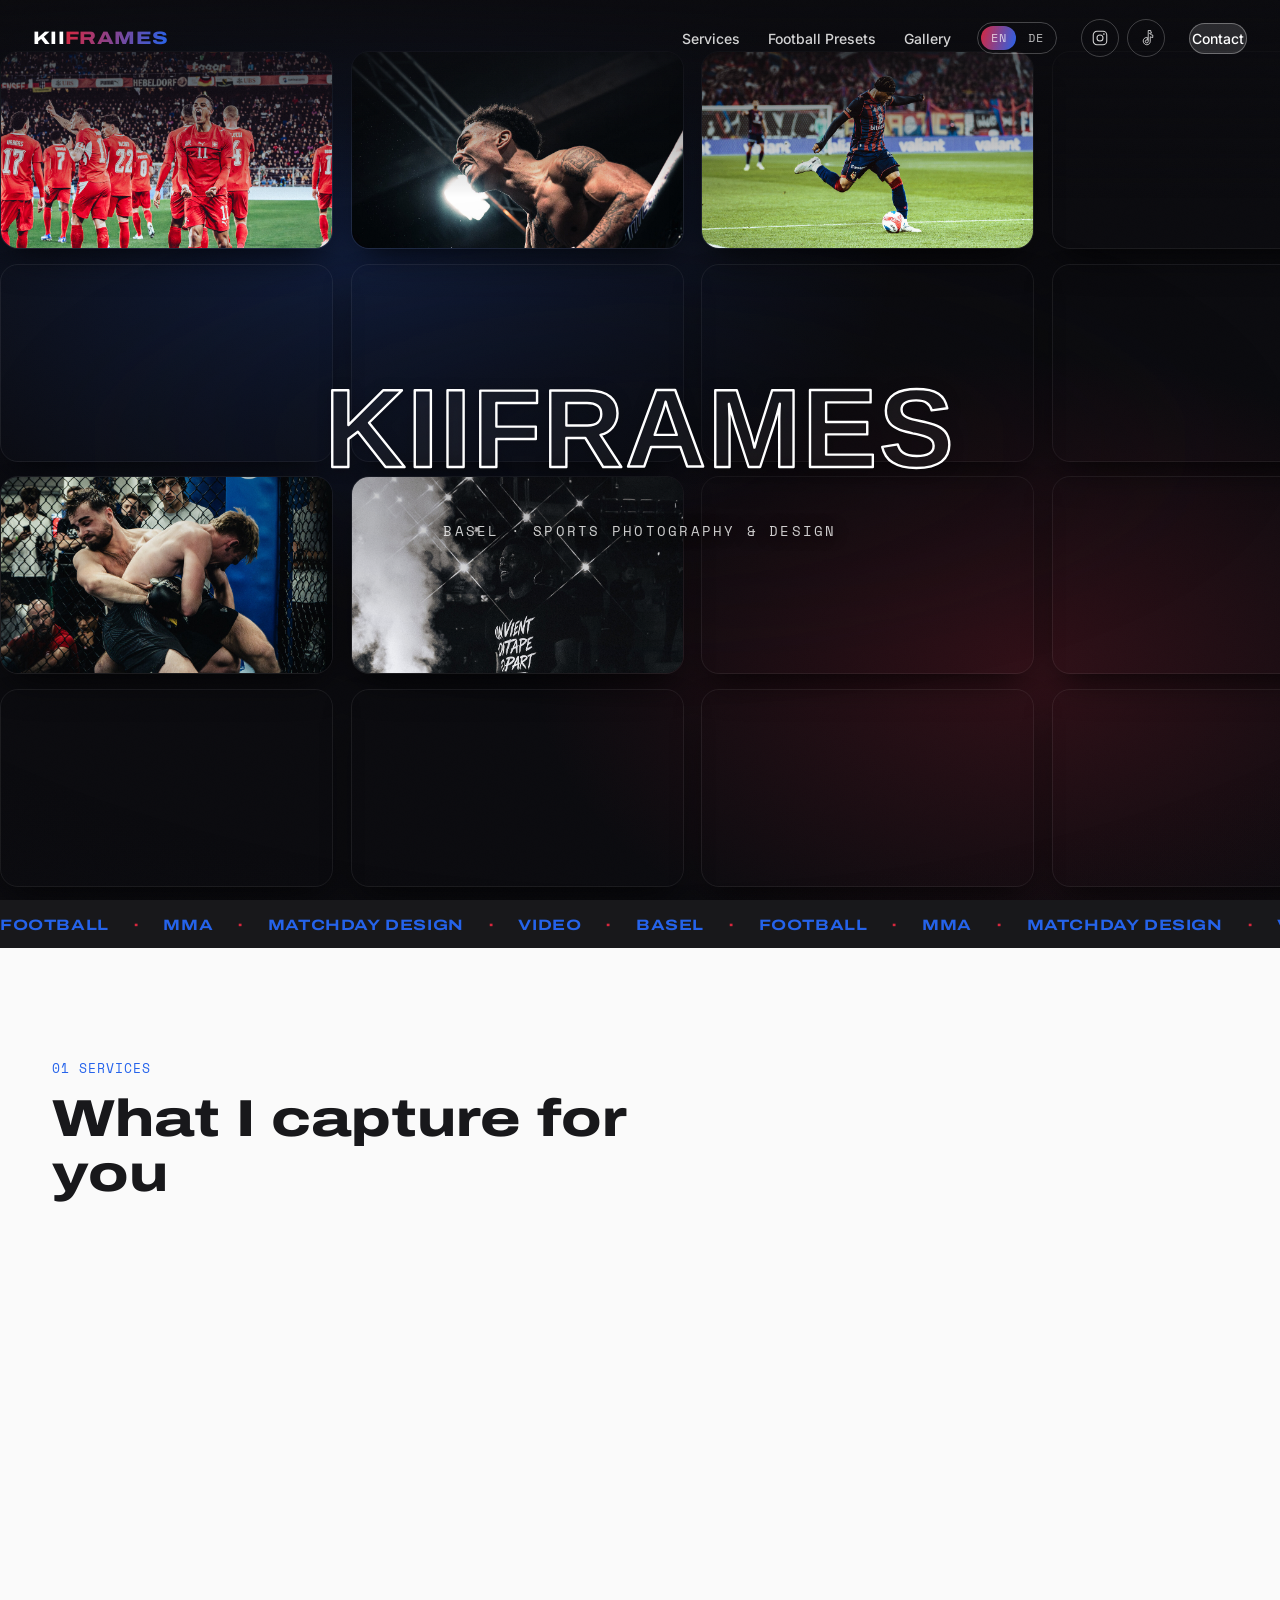
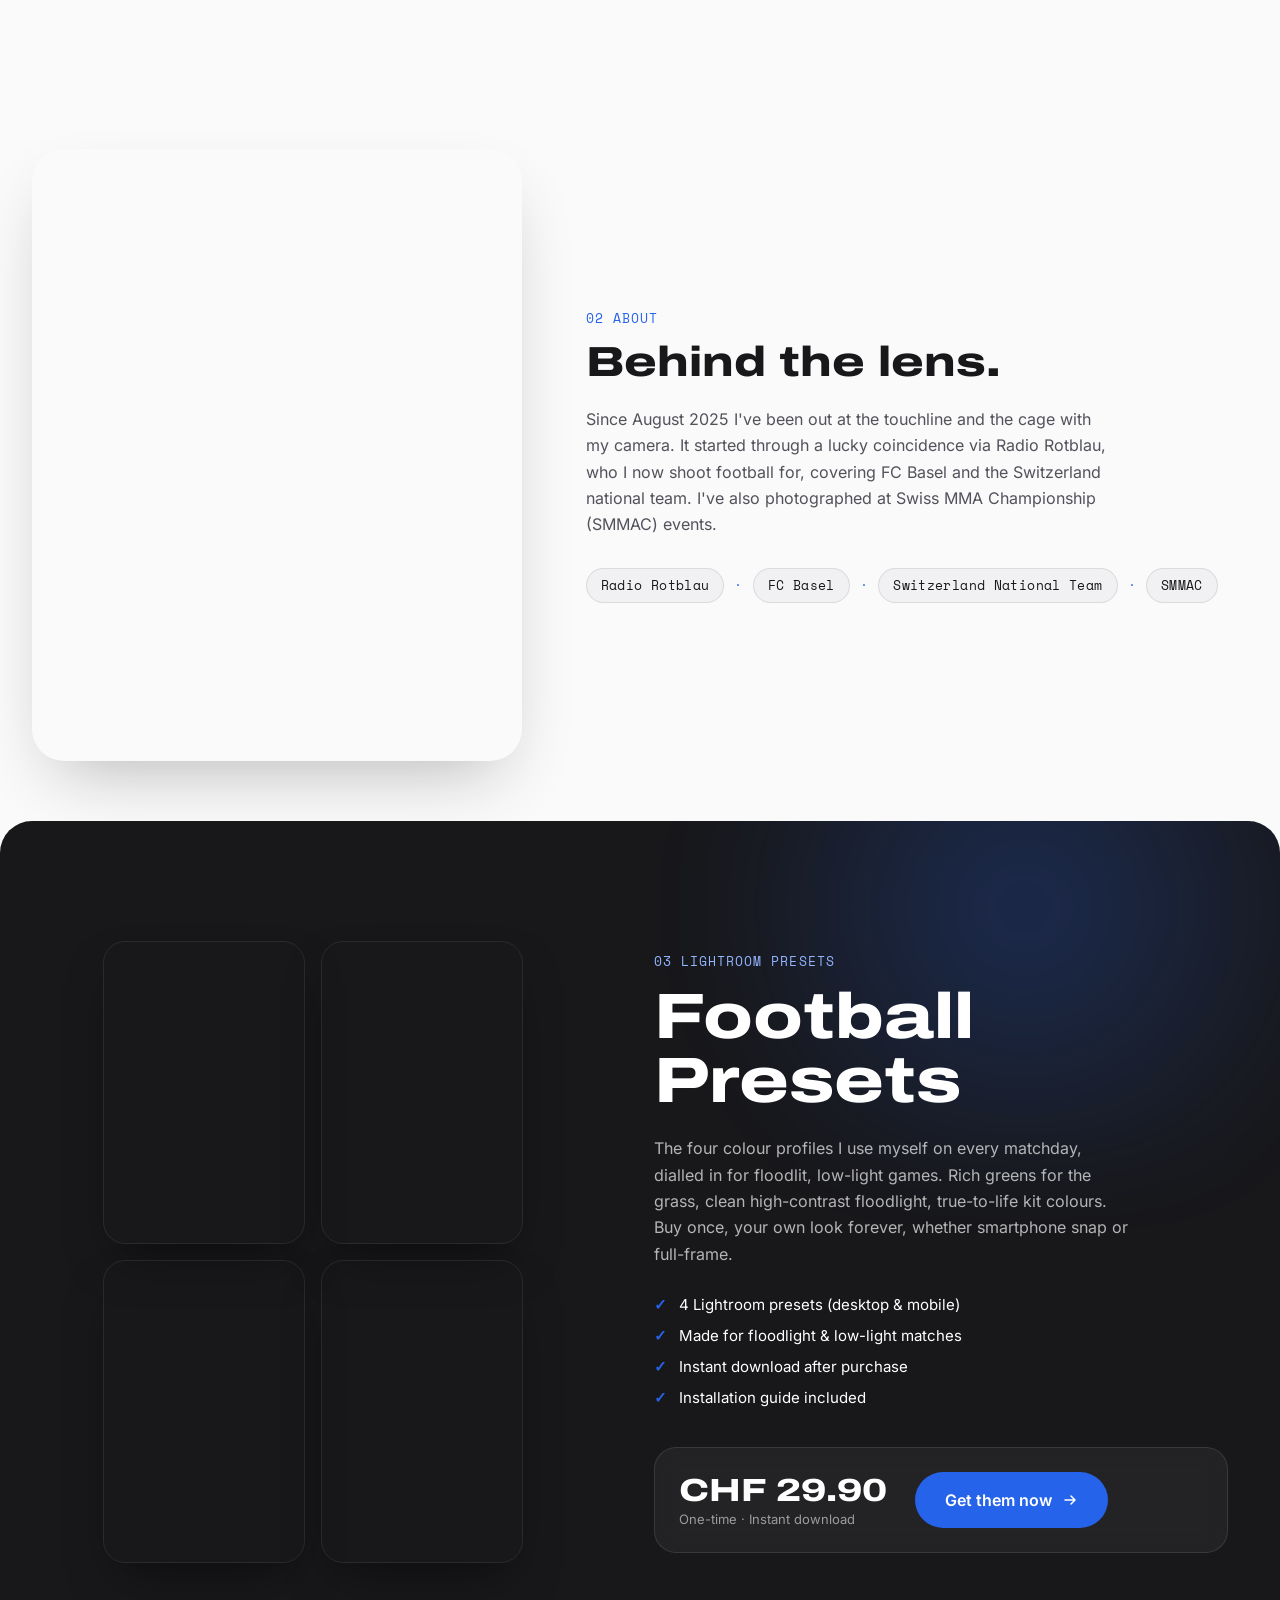
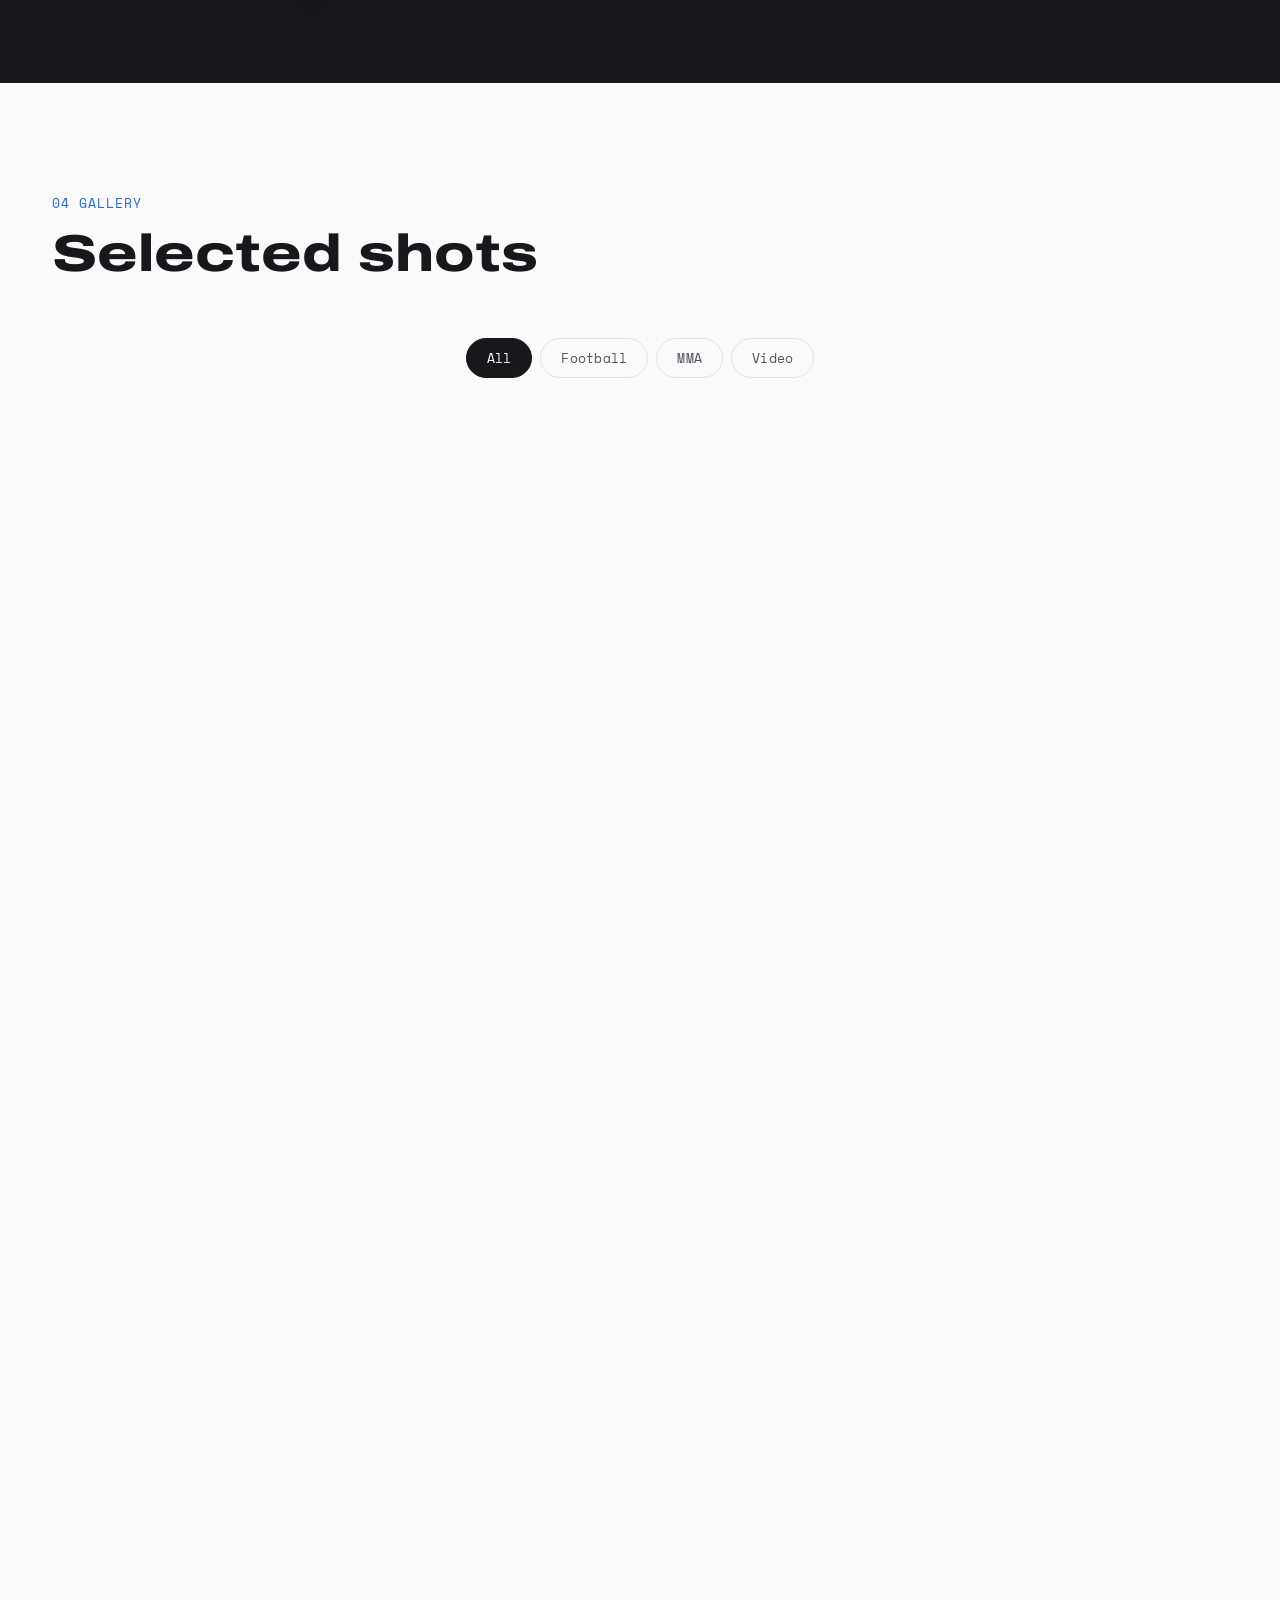
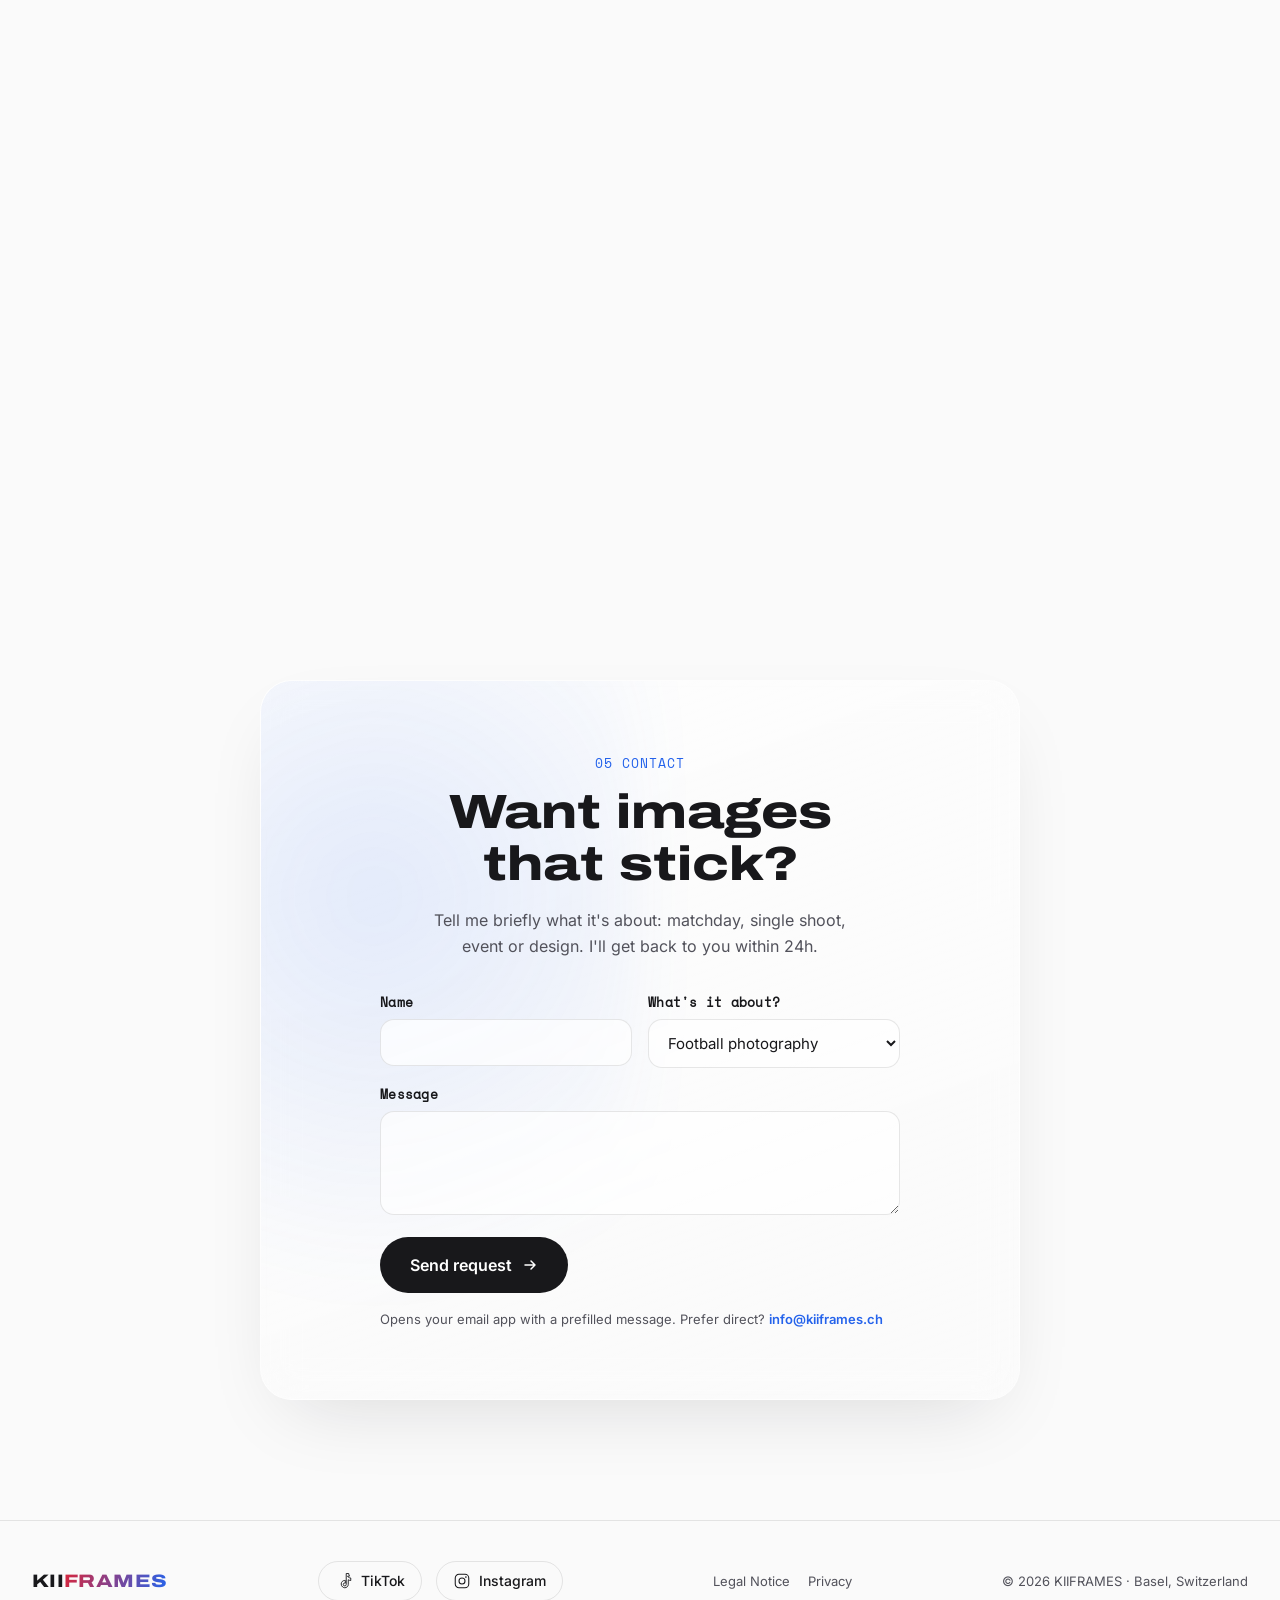
==== commit c60dc8ba: "fix: horizontal video tiles + full-frame playback with volume control - Gallery video tiles are now " ====
--- a/index.html
+++ b/index.html
@@ -275,8 +275,8 @@
     <button class="gallery-filter" data-filter="video" aria-pressed="false">Video</button>
   </div>
   <div class="gallery-grid">
-    <button class="gallery-item gallery-item-tall gallery-item-video" data-cat="video" data-video="videos/smmac.mp4" aria-label="Play SMMAC video"><img src="images/video-poster-smmac.jpg" alt="SMMAC MMA event video" loading="lazy" decoding="async"><span class="gallery-play" aria-hidden="true"><svg width="26" height="26" viewBox="0 0 24 24" fill="currentColor"><path d="M8 5v14l11-7z"/></svg></span></button>
-    <button class="gallery-item gallery-item-tall gallery-item-video" data-cat="video" data-video="videos/release-party.mp4" aria-label="Play release party video"><img src="images/video-poster-release.jpg" alt="Release party video" loading="lazy" decoding="async"><span class="gallery-play" aria-hidden="true"><svg width="26" height="26" viewBox="0 0 24 24" fill="currentColor"><path d="M8 5v14l11-7z"/></svg></span></button>
+    <button class="gallery-item gallery-item-video" data-cat="video" data-video="videos/smmac.mp4" aria-label="Play SMMAC video"><img src="images/video-poster-smmac.jpg" alt="SMMAC MMA event video" loading="lazy" decoding="async"><span class="gallery-play" aria-hidden="true"><svg width="26" height="26" viewBox="0 0 24 24" fill="currentColor"><path d="M8 5v14l11-7z"/></svg></span></button>
+    <button class="gallery-item gallery-item-video" data-cat="video" data-video="videos/release-party.mp4" aria-label="Play release party video"><img src="images/video-poster-release.jpg" alt="Release party video" loading="lazy" decoding="async"><span class="gallery-play" aria-hidden="true"><svg width="26" height="26" viewBox="0 0 24 24" fill="currentColor"><path d="M8 5v14l11-7z"/></svg></span></button>
     <button class="gallery-item gallery-item-tall" data-cat="football" data-lightbox-index="0" aria-label="Enlarge image"><img src="images/basel-celly-scream.jpg" alt="FC Basel goal celebration" loading="lazy" decoding="async"></button>
     <button class="gallery-item" data-cat="football" data-lightbox-index="1" aria-label="Enlarge image"><img src="images/nati-team-photo.jpg" alt="Switzerland national team photo" loading="lazy" decoding="async"></button>
     <button class="gallery-item" data-cat="mma" data-lightbox-index="2" aria-label="Enlarge image"><img src="images/mma-faceoff-red-blue.jpg" alt="MMA face-off" loading="lazy" decoding="async"></button>
--- a/styles.css
+++ b/styles.css
@@ -978,8 +978,8 @@
 }
 .gallery-item:hover img { transform: scale(1.08); filter: grayscale(0); }
 .gallery-item:hover::after { opacity: 1; }
-/* Video tiles (portrait, via .gallery-item-tall) */
-.gallery-item-video { cursor: pointer; }
+/* Video tiles (landscape, to match the 16:9 clips) */
+.gallery-item-video { grid-column: span 2; grid-row: span 2; cursor: pointer; }
 .gallery-play {
   position: absolute;
   inset: 0;
@@ -1006,6 +1006,7 @@
 @media (max-width: 560px) {
   .gallery-grid { grid-template-columns: 1fr; grid-auto-rows: 240px; }
   .gallery-item-tall { grid-row: span 1; }
+  .gallery-item-video { grid-column: span 1; grid-row: span 1; }
 }
 
 /* ============================================
@@ -1316,11 +1317,17 @@
 }
 .lightbox-stage video {
   display: block;
-  max-width: min(88vw, 1200px);
-  max-height: 84vh;
+  max-width: min(92vw, 1200px);
+  max-height: 86vh;
   width: auto;
   height: auto;
   background: #000;
+}
+/* In video mode the stage grows to the video so nothing (incl. the control
+   bar with volume/fullscreen) gets clipped by the image-sized stage. */
+.lightbox--video .lightbox-stage {
+  max-width: min(92vw, 1200px);
+  max-height: 86vh;
 }
 .lightbox .is-hidden { display: none !important; }
 .lightbox-close {
